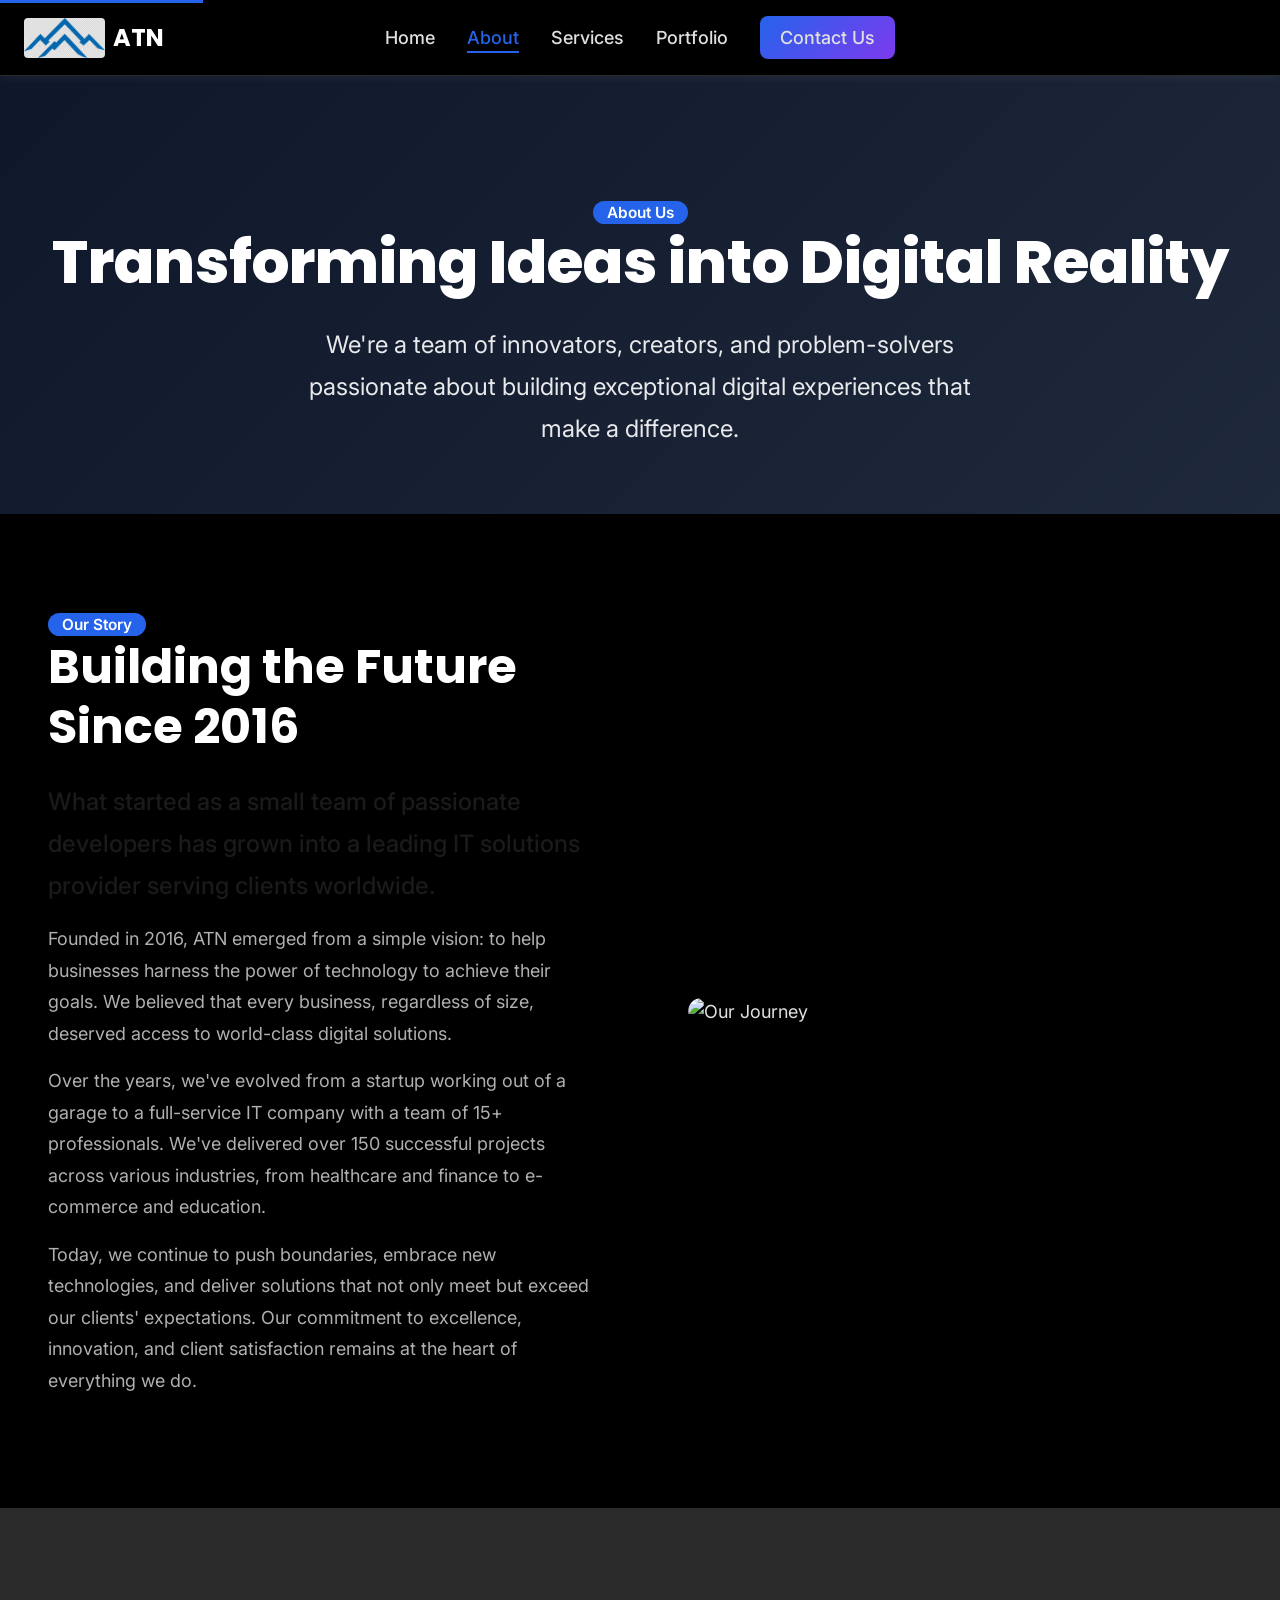
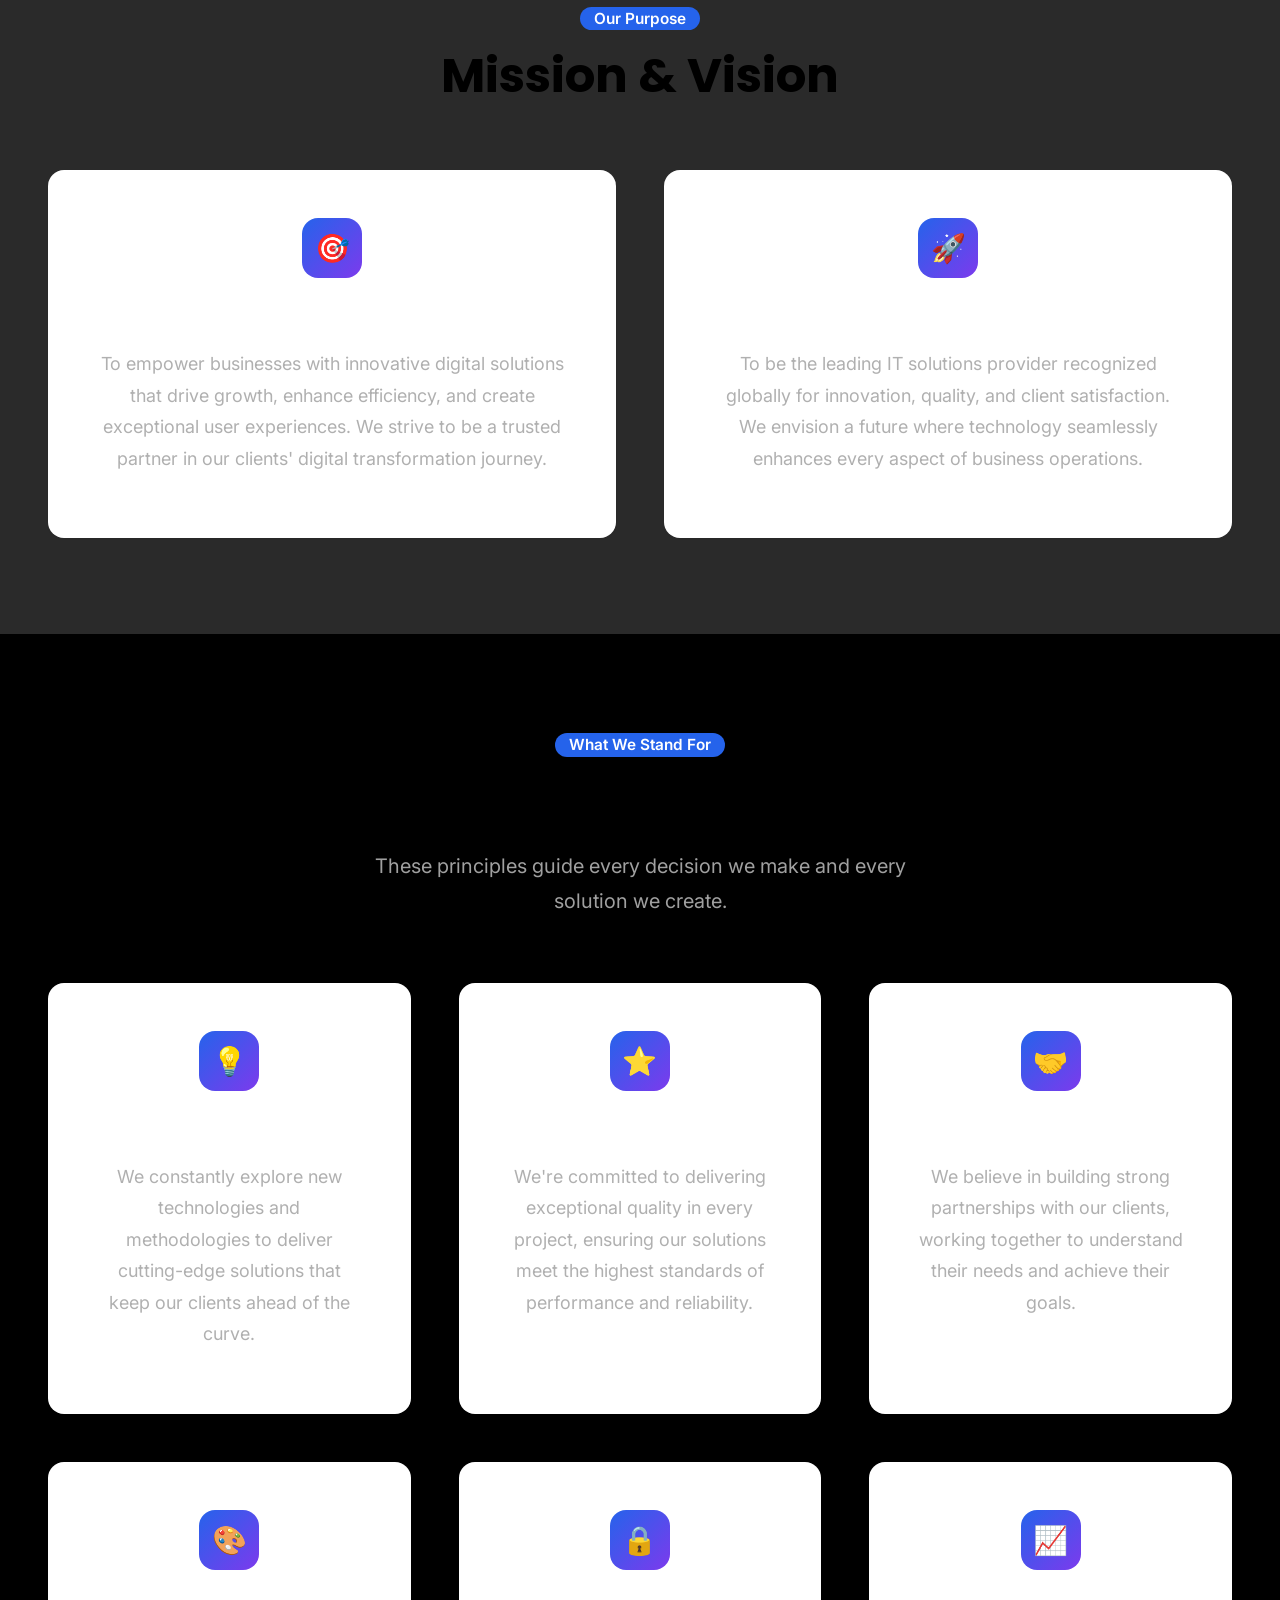
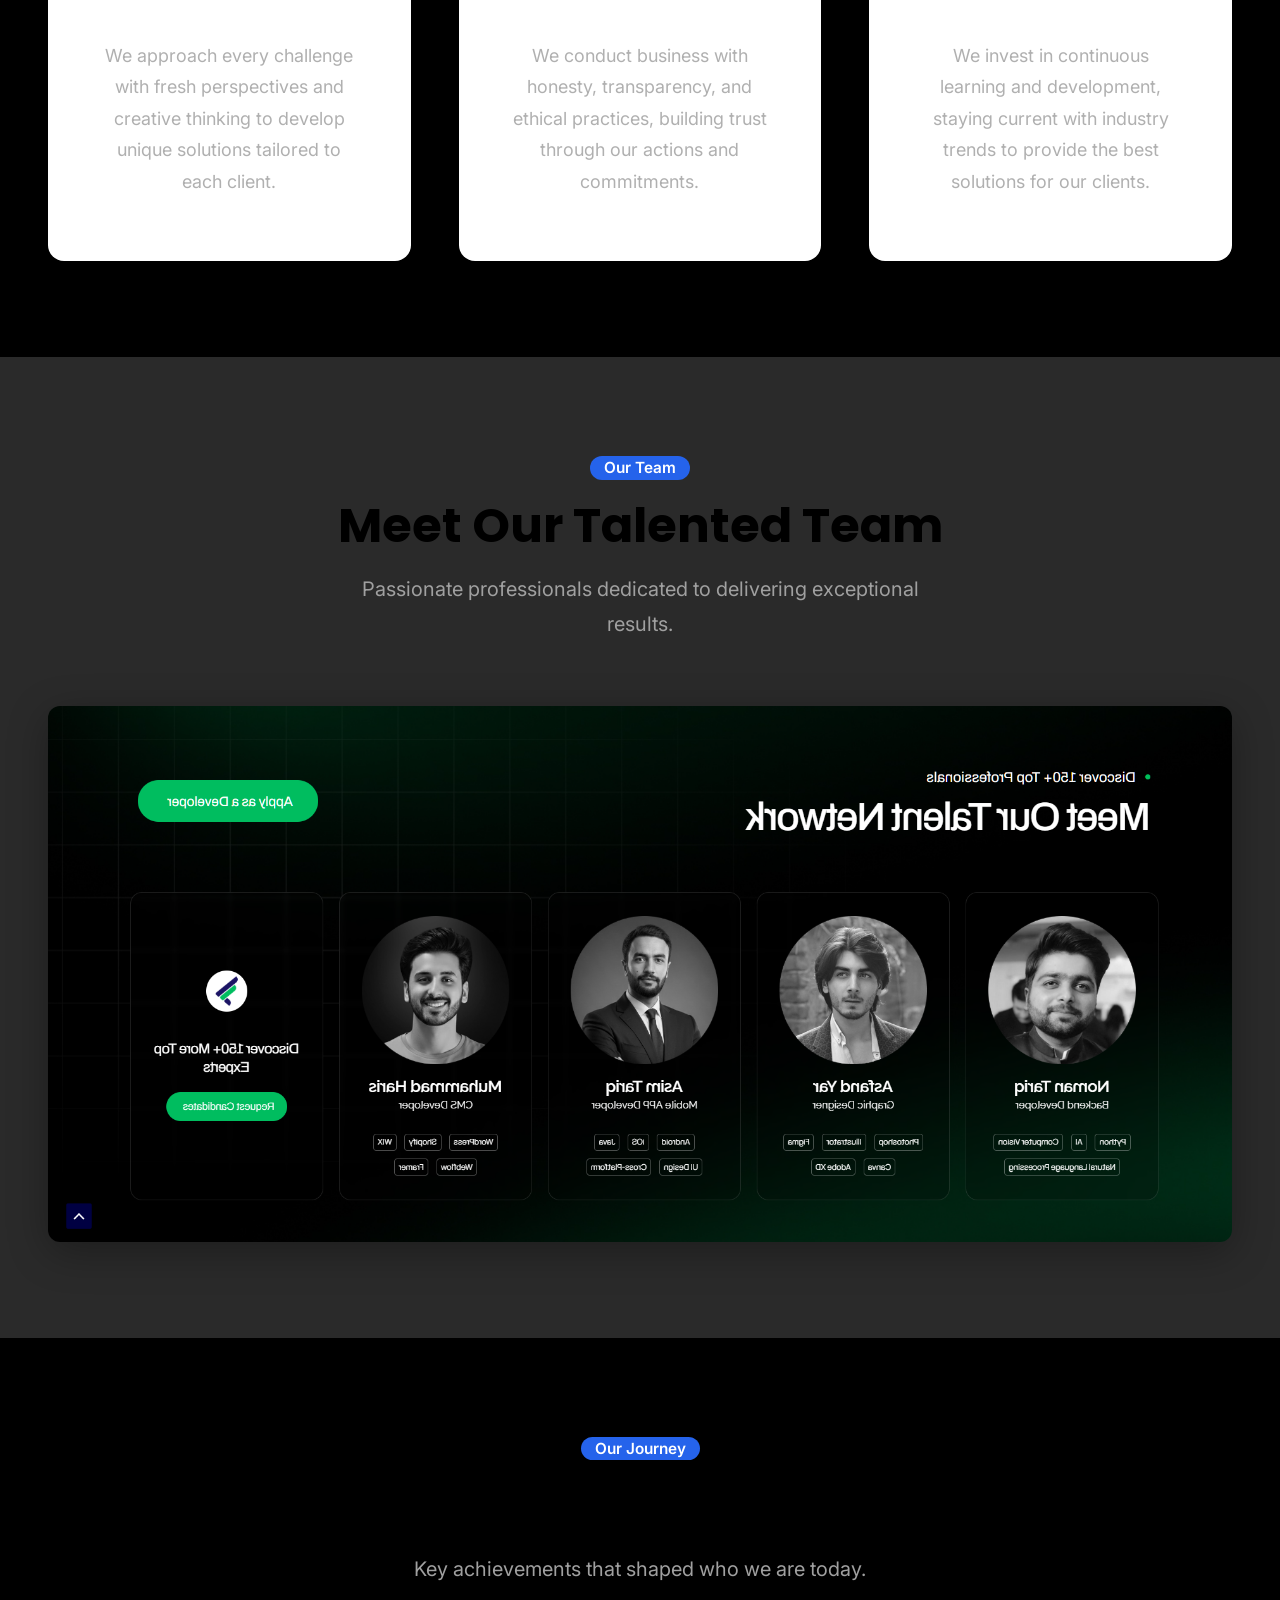
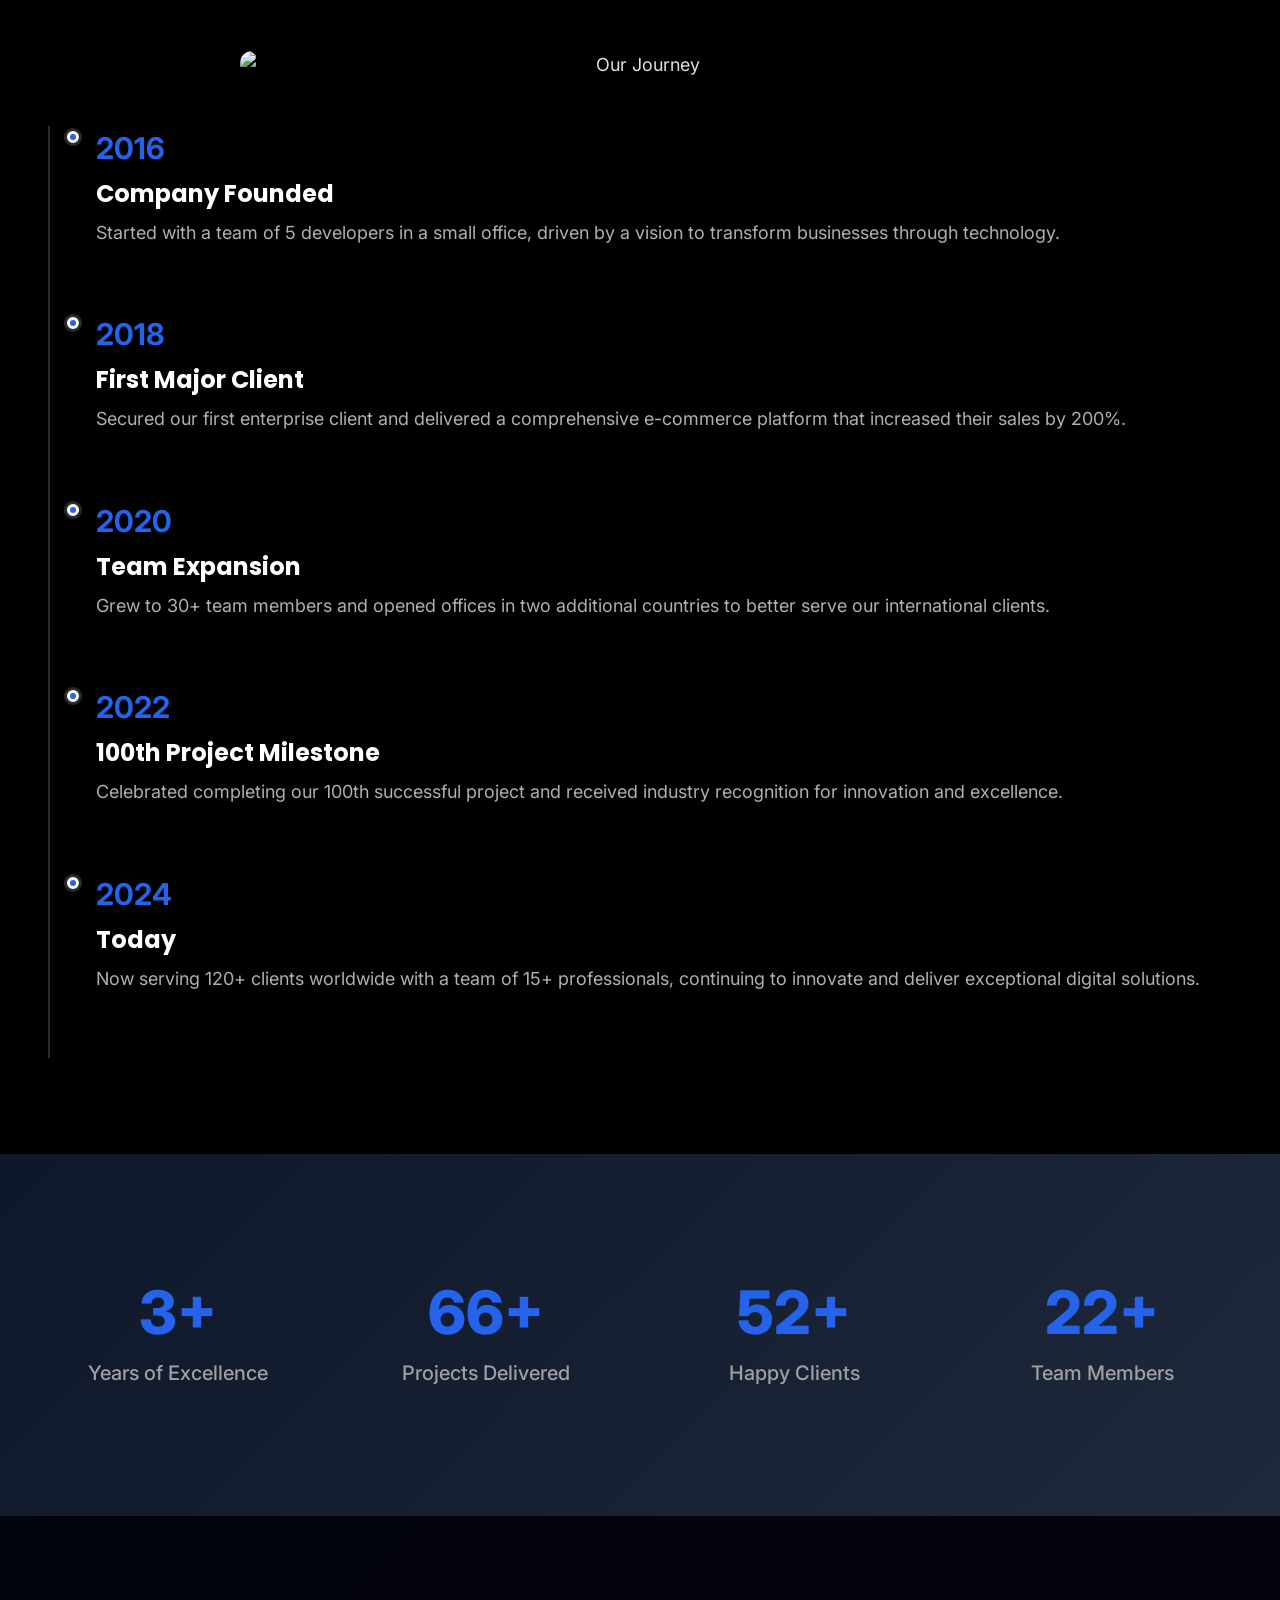
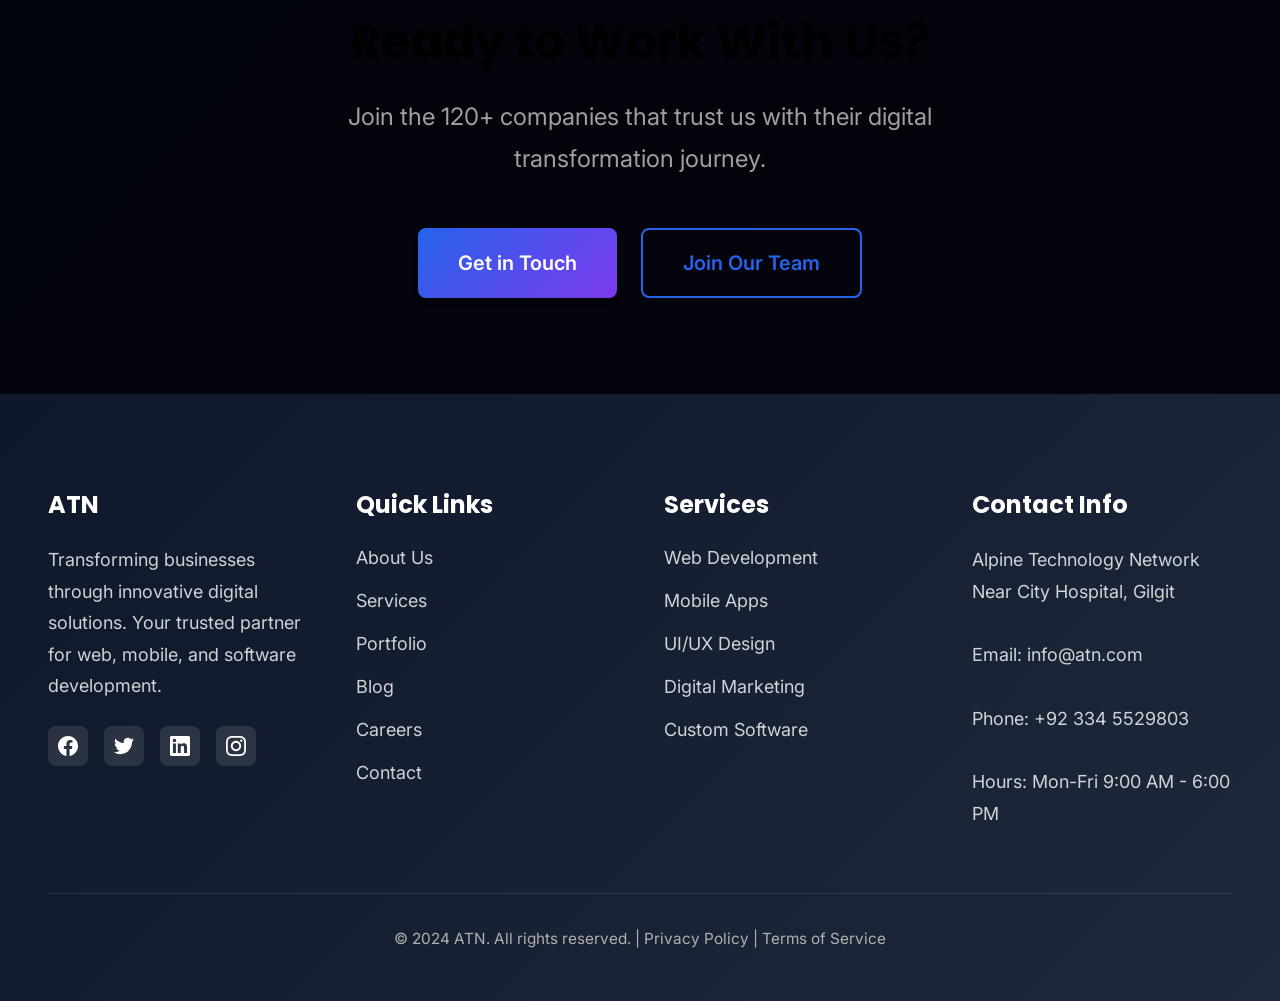
==== about.html @ 46c0ca77 "Initial commit: ATN company portfolio website - 7 pages: Home, About, Services, Portfolio, Contact, " ====
<!DOCTYPE html>
<html lang="en">
<head>
    <meta charset="UTF-8">
    <meta name="viewport" content="width=device-width, initial-scale=1.0">
    <meta name="description" content="Learn about our company, mission, values, and the passionate team behind our innovative IT solutions.">
    <meta name="keywords" content="about us, company history, team, mission, values, IT company">

    <!-- Open Graph -->
    <meta property="og:type" content="website">
    <meta property="og:title" content="About Us | ATN">
    <meta property="og:description" content="Learn about our mission, values, and the team driving innovation.">

    <title>About Us | ATN - Our Story & Team</title>

    <!-- Favicon -->
    <link rel="icon" type="image/png" href="assets/images/logo/favicon.png">

    <!-- Google Fonts -->
    <link rel="preconnect" href="https://fonts.googleapis.com">
    <link rel="preconnect" href="https://fonts.gstatic.com" crossorigin>
    <link href="https://fonts.googleapis.com/css2?family=Inter:wght@400;500;600;700&family=Poppins:wght@600;700;800&display=swap" rel="stylesheet">

    <!-- Stylesheets -->
    <link rel="stylesheet" href="assets/css/main.css">
    <link rel="stylesheet" href="assets/css/components.css">
    <link rel="stylesheet" href="assets/css/pages.css">
    <link rel="stylesheet" href="assets/css/responsive.css">
</head>
<body>

    <a href="#main-content" class="skip-link">Skip to main content</a>

    <!-- Header -->
    <header class="site-header">
        <div class="header-container">
            <a href="index.html" class="logo">
                <img src="logo.jpeg" alt="ATN Logo" class="logo-image">
                <span>ATN</span>
            </a>

            <nav class="nav-menu">
                <ul>
                    <li><a href="index.html">Home</a></li>
                    <li><a href="about.html">About</a></li>
                    <li><a href="services.html">Services</a></li>
                    <li><a href="portfolio.html">Portfolio</a></li>
                    <li><a href="contact.html" class="btn btn-primary btn-sm">Contact Us</a></li>
                </ul>
            </nav>

            <button class="mobile-menu-toggle" aria-label="Toggle mobile menu">
                <span></span>
                <span></span>
                <span></span>
            </button>
        </div>
    </header>

    <!-- Mobile Navigation -->
    <nav class="mobile-nav">
        <ul>
            <li><a href="index.html">Home</a></li>
            <li><a href="about.html">About</a></li>
            <li><a href="services.html">Services</a></li>
            <li><a href="portfolio.html">Portfolio</a></li>
            <li><a href="blog.html">Blog</a></li>
            <li><a href="careers.html">Careers</a></li>
            <li><a href="contact.html">Contact Us</a></li>
        </ul>
    </nav>

    <div class="mobile-overlay"></div>

    <!-- Main Content -->
    <main id="main-content">

        <!-- Page Header -->
        <section class="page-header">
            <div class="container">
                <span class="badge badge-light">About Us</span>
                <h1>Transforming Ideas into Digital Reality</h1>
                <p>We're a team of innovators, creators, and problem-solvers passionate about building exceptional digital experiences that make a difference.</p>
            </div>
        </section>

        <!-- Company Story -->
        <section class="section">
            <div class="container">
                <div class="company-story">
                    <div class="story-content">
                        <span class="badge badge-primary">Our Story</span>
                        <h2>Building the Future Since 2016</h2>
                        <p class="lead">
                            What started as a small team of passionate developers has grown into a leading IT solutions provider serving clients worldwide.
                        </p>
                        <p>
                            Founded in 2016, ATN emerged from a simple vision: to help businesses harness the power of technology to achieve their goals. We believed that every business, regardless of size, deserved access to world-class digital solutions.
                        </p>
                        <p>
                            Over the years, we've evolved from a startup working out of a garage to a full-service IT company with a team of 15+ professionals. We've delivered over 150 successful projects across various industries, from healthcare and finance to e-commerce and education.
                        </p>
                        <p>
                            Today, we continue to push boundaries, embrace new technologies, and deliver solutions that not only meet but exceed our clients' expectations. Our commitment to excellence, innovation, and client satisfaction remains at the heart of everything we do.
                        </p>
                    </div>
                    <div class="story-image">
                        <img src="assets/images/hero/about-story.jpg" alt="Our Journey">
                    </div>
                </div>
            </div>
        </section>

        <!-- Mission & Vision -->
        <section class="section bg-light">
            <div class="container">
                <div class="section-title">
                    <span class="badge badge-primary">Our Purpose</span>
                    <h2>Mission & Vision</h2>
                </div>

                <div class="values-grid">
                    <div class="value-card">
                        <div class="value-icon">🎯</div>
                        <h3>Our Mission</h3>
                        <p>To empower businesses with innovative digital solutions that drive growth, enhance efficiency, and create exceptional user experiences. We strive to be a trusted partner in our clients' digital transformation journey.</p>
                    </div>

                    <div class="value-card">
                        <div class="value-icon">🚀</div>
                        <h3>Our Vision</h3>
                        <p>To be the leading IT solutions provider recognized globally for innovation, quality, and client satisfaction. We envision a future where technology seamlessly enhances every aspect of business operations.</p>
                    </div>
                </div>
            </div>
        </section>

        <!-- Core Values -->
        <section class="section">
            <div class="container">
                <div class="section-title">
                    <span class="badge badge-primary">What We Stand For</span>
                    <h2>Our Core Values</h2>
                    <p class="subtitle">These principles guide every decision we make and every solution we create.</p>
                </div>

                <div class="values-grid">
                    <div class="value-card reveal">
                        <div class="value-icon">💡</div>
                        <h3>Innovation</h3>
                        <p>We constantly explore new technologies and methodologies to deliver cutting-edge solutions that keep our clients ahead of the curve.</p>
                    </div>

                    <div class="value-card reveal">
                        <div class="value-icon">⭐</div>
                        <h3>Excellence</h3>
                        <p>We're committed to delivering exceptional quality in every project, ensuring our solutions meet the highest standards of performance and reliability.</p>
                    </div>

                    <div class="value-card reveal">
                        <div class="value-icon">🤝</div>
                        <h3>Collaboration</h3>
                        <p>We believe in building strong partnerships with our clients, working together to understand their needs and achieve their goals.</p>
                    </div>

                    <div class="value-card reveal">
                        <div class="value-icon">🎨</div>
                        <h3>Creativity</h3>
                        <p>We approach every challenge with fresh perspectives and creative thinking to develop unique solutions tailored to each client.</p>
                    </div>

                    <div class="value-card reveal">
                        <div class="value-icon">🔒</div>
                        <h3>Integrity</h3>
                        <p>We conduct business with honesty, transparency, and ethical practices, building trust through our actions and commitments.</p>
                    </div>

                    <div class="value-card reveal">
                        <div class="value-icon">📈</div>
                        <h3>Growth</h3>
                        <p>We invest in continuous learning and development, staying current with industry trends to provide the best solutions for our clients.</p>
                    </div>
                </div>
            </div>
        </section>

        <!-- Our Team Section -->
        <section class="section bg-light">
            <div class="container">
                <div class="section-title">
                    <span class="badge badge-primary">Our Team</span>
                    <h2>Meet Our Talented Team</h2>
                    <p class="subtitle">Passionate professionals dedicated to delivering exceptional results.</p>
                </div>
                <div class="team-image-container">
                    <img src="assets/images/team.png" alt="Our Team" class="team-full-image">
                </div>
            </div>
        </section>

        <!-- Company Milestones -->
        <section class="section">
            <div class="container">
                <div class="section-title">
                    <span class="badge badge-primary">Our Journey</span>
                    <h2>Company Milestones</h2>
                    <p class="subtitle">Key achievements that shaped who we are today.</p>
                </div>

                <div class="journey-image-container">
                    <img src="https://encrypted-tbn0.gstatic.com/images?q=tbn:ANd9GcRsnNX_7SzruuDxVNWInpgmgIk3IfOEwlD6QA&s" alt="Our Journey" class="journey-image">
                </div>

                <div class="timeline">
                    <div class="timeline-item">
                        <div class="timeline-year">2016</div>
                        <div class="timeline-content">
                            <h3>Company Founded</h3>
                            <p>Started with a team of 5 developers in a small office, driven by a vision to transform businesses through technology.</p>
                        </div>
                    </div>

                    <div class="timeline-item">
                        <div class="timeline-year">2018</div>
                        <div class="timeline-content">
                            <h3>First Major Client</h3>
                            <p>Secured our first enterprise client and delivered a comprehensive e-commerce platform that increased their sales by 200%.</p>
                        </div>
                    </div>

                    <div class="timeline-item">
                        <div class="timeline-year">2020</div>
                        <div class="timeline-content">
                            <h3>Team Expansion</h3>
                            <p>Grew to 30+ team members and opened offices in two additional countries to better serve our international clients.</p>
                        </div>
                    </div>

                    <div class="timeline-item">
                        <div class="timeline-year">2022</div>
                        <div class="timeline-content">
                            <h3>100th Project Milestone</h3>
                            <p>Celebrated completing our 100th successful project and received industry recognition for innovation and excellence.</p>
                        </div>
                    </div>

                    <div class="timeline-item">
                        <div class="timeline-year">2024</div>
                        <div class="timeline-content">
                            <h3>Today</h3>
                            <p>Now serving 120+ clients worldwide with a team of 15+ professionals, continuing to innovate and deliver exceptional digital solutions.</p>
                        </div>
                    </div>
                </div>
            </div>
        </section>

        <!-- Stats -->
        <section class="section bg-gradient-dark stats-section">
            <div class="container">
                <div class="stats-grid">
                    <div class="stat-card">
                        <div class="stat-number text-white" data-target="8">8+</div>
                        <div class="stat-label text-white">Years of Excellence</div>
                    </div>
                    <div class="stat-card">
                        <div class="stat-number text-white" data-target="150">150+</div>
                        <div class="stat-label text-white">Projects Delivered</div>
                    </div>
                    <div class="stat-card">
                        <div class="stat-number text-white" data-target="120">120+</div>
                        <div class="stat-label text-white">Happy Clients</div>
                    </div>
                    <div class="stat-card">
                        <div class="stat-number text-white" data-target="50">50+</div>
                        <div class="stat-label text-white">Team Members</div>
                    </div>
                </div>
            </div>
        </section>

        <!-- CTA -->
        <section class="section cta-section">
            <div class="container">
                <div class="cta-content">
                    <h2>Ready to Work With Us?</h2>
                    <p>Join the 120+ companies that trust us with their digital transformation journey.</p>
                    <div class="cta-buttons">
                        <a href="contact.html" class="btn btn-primary btn-lg">Get in Touch</a>
                        <a href="careers.html" class="btn btn-outline btn-lg">Join Our Team</a>
                    </div>
                </div>
            </div>
        </section>

    </main>

    <!-- Footer -->
    <footer class="site-footer">
        <div class="container">
            <div class="footer-content">
                <div class="footer-section">
                    <h3>ATN</h3>
                    <p>Transforming businesses through innovative digital solutions. Your trusted partner for web, mobile, and software development.</p>
                    <div class="footer-social">
                        <a href="#" class="social-icon" aria-label="Facebook">
                            <svg width="20" height="20" fill="currentColor" viewBox="0 0 24 24"><path d="M24 12.073c0-6.627-5.373-12-12-12s-12 5.373-12 12c0 5.99 4.388 10.954 10.125 11.854v-8.385H7.078v-3.47h3.047V9.43c0-3.007 1.792-4.669 4.533-4.669 1.312 0 2.686.235 2.686.235v2.953H15.83c-1.491 0-1.956.925-1.956 1.874v2.25h3.328l-.532 3.47h-2.796v8.385C19.612 23.027 24 18.062 24 12.073z"/></svg>
                        </a>
                        <a href="#" class="social-icon" aria-label="Twitter">
                            <svg width="20" height="20" fill="currentColor" viewBox="0 0 24 24"><path d="M23.953 4.57a10 10 0 01-2.825.775 4.958 4.958 0 002.163-2.723c-.951.555-2.005.959-3.127 1.184a4.92 4.92 0 00-8.384 4.482C7.69 8.095 4.067 6.13 1.64 3.162a4.822 4.822 0 00-.666 2.475c0 1.71.87 3.213 2.188 4.096a4.904 4.904 0 01-2.228-.616v.06a4.923 4.923 0 003.946 4.827 4.996 4.996 0 01-2.212.085 4.936 4.936 0 004.604 3.417 9.867 9.867 0 01-6.102 2.105c-.39 0-.779-.023-1.17-.067a13.995 13.995 0 007.557 2.209c9.053 0 13.998-7.496 13.998-13.985 0-.21 0-.42-.015-.63A9.935 9.935 0 0024 4.59z"/></svg>
                        </a>
                        <a href="#" class="social-icon" aria-label="LinkedIn">
                            <svg width="20" height="20" fill="currentColor" viewBox="0 0 24 24"><path d="M20.447 20.452h-3.554v-5.569c0-1.328-.027-3.037-1.852-3.037-1.853 0-2.136 1.445-2.136 2.939v5.667H9.351V9h3.414v1.561h.046c.477-.9 1.637-1.85 3.37-1.85 3.601 0 4.267 2.37 4.267 5.455v6.286zM5.337 7.433c-1.144 0-2.063-.926-2.063-2.065 0-1.138.92-2.063 2.063-2.063 1.14 0 2.064.925 2.064 2.063 0 1.139-.925 2.065-2.064 2.065zm1.782 13.019H3.555V9h3.564v11.452zM22.225 0H1.771C.792 0 0 .774 0 1.729v20.542C0 23.227.792 24 1.771 24h20.451C23.2 24 24 23.227 24 22.271V1.729C24 .774 23.2 0 22.222 0h.003z"/></svg>
                        </a>
                        <a href="#" class="social-icon" aria-label="Instagram">
                            <svg width="20" height="20" fill="currentColor" viewBox="0 0 24 24"><path d="M12 0C8.74 0 8.333.015 7.053.072 5.775.132 4.905.333 4.14.630c-.789.306-1.459.717-2.126 1.384S.935 3.35.630 4.14C.333 4.905.131 5.775.072 7.053.012 8.333 0 8.74 0 12s.015 3.667.072 4.947c.06 1.277.261 2.148.558 2.913.306.788.717 1.459 1.384 2.126.667.666 1.336 1.079 2.126 1.384.766.296 1.636.499 2.913.558C8.333 23.988 8.74 24 12 24s3.667-.015 4.947-.072c1.277-.06 2.148-.262 2.913-.558.788-.306 1.459-.718 2.126-1.384.666-.667 1.079-1.335 1.384-2.126.296-.765.499-1.636.558-2.913.06-1.28.072-1.687.072-4.947s-.015-3.667-.072-4.947c-.06-1.277-.262-2.149-.558-2.913-.306-.789-.718-1.459-1.384-2.126C21.319 1.347 20.651.935 19.86.630c-.765-.297-1.636-.499-2.913-.558C15.667.012 15.26 0 12 0zm0 2.16c3.203 0 3.585.016 4.85.071 1.17.055 1.805.249 2.227.415.562.217.96.477 1.382.896.419.42.679.819.896 1.381.164.422.36 1.057.413 2.227.057 1.266.07 1.646.07 4.85s-.015 3.585-.074 4.85c-.061 1.17-.256 1.805-.421 2.227-.224.562-.479.96-.899 1.382-.419.419-.824.679-1.38.896-.42.164-1.065.36-2.235.413-1.274.057-1.649.07-4.859.07-3.211 0-3.586-.015-4.859-.074-1.171-.061-1.816-.256-2.236-.421-.569-.224-.96-.479-1.379-.899-.421-.419-.69-.824-.9-1.38-.165-.42-.359-1.065-.42-2.235-.045-1.26-.061-1.649-.061-4.844 0-3.196.016-3.586.061-4.861.061-1.17.255-1.814.42-2.234.21-.57.479-.96.9-1.381.419-.419.81-.689 1.379-.898.42-.166 1.051-.361 2.221-.421 1.275-.045 1.65-.06 4.859-.06l.045.03zm0 3.678c-3.405 0-6.162 2.76-6.162 6.162 0 3.405 2.76 6.162 6.162 6.162 3.405 0 6.162-2.76 6.162-6.162 0-3.405-2.76-6.162-6.162-6.162zM12 16c-2.21 0-4-1.79-4-4s1.79-4 4-4 4 1.79 4 4-1.79 4-4 4zm7.846-10.405c0 .795-.646 1.44-1.44 1.44-.795 0-1.44-.646-1.44-1.44 0-.794.646-1.439 1.44-1.439.793-.001 1.44.645 1.44 1.439z"/></svg>
                        </a>
                    </div>
                </div>

                <div class="footer-section">
                    <h3>Quick Links</h3>
                    <div class="footer-links">
                        <a href="about.html">About Us</a>
                        <a href="services.html">Services</a>
                        <a href="portfolio.html">Portfolio</a>
                        <a href="blog.html">Blog</a>
                        <a href="careers.html">Careers</a>
                        <a href="contact.html">Contact</a>
                    </div>
                </div>

                <div class="footer-section">
                    <h3>Services</h3>
                    <div class="footer-links">
                        <a href="services.html#web-development">Web Development</a>
                        <a href="services.html#mobile-development">Mobile Apps</a>
                        <a href="services.html#ui-ux-design">UI/UX Design</a>
                        <a href="services.html#digital-marketing">Digital Marketing</a>
                        <a href="services.html#custom-software">Custom Software</a>
                    </div>
                </div>

                <div class="footer-section">
                    <h3>Contact Info</h3>
                    <div class="footer-links">
                        <p>Alpine Technology Network<br>Near City Hospital, Gilgit</p>
                        <p>Email: info@atn.com</p>
                        <p>Phone: +92 334 5529803</p>
                        <p>Hours: Mon-Fri 9:00 AM - 6:00 PM</p>
                    </div>
                </div>
            </div>

            <div class="footer-bottom">
                <p>&copy; 2024 ATN. All rights reserved. | <a href="#">Privacy Policy</a> | <a href="#">Terms of Service</a></p>
            </div>
        </div>
    </footer>

    <button class="scroll-to-top" aria-label="Scroll to top">
        <svg width="24" height="24" fill="none" stroke="currentColor" stroke-width="2" viewBox="0 0 24 24">
            <polyline points="18 15 12 9 6 15"></polyline>
        </svg>
    </button>

    <script src="assets/js/main.js"></script>
    <script src="assets/js/nav.js"></script>

</body>
</html>
---- assets/css/main.css ----
/* ============================================
   IT COMPANY PORTFOLIO - MAIN CSS
   Design System & Foundation Styles
   ============================================ */

/* ============================================
   CSS CUSTOM PROPERTIES (DESIGN TOKENS)
   ============================================ */
:root {
  /* Primary Colors */
  --primary-color: #2563eb;
  --primary-dark: #1e40af;
  --primary-light: #3b82f6;

  /* Secondary Colors */
  --secondary-color: #7c3aed;
  --secondary-dark: #6d28d9;
  --secondary-light: #8b5cf6;

  /* Neutral Colors - Dark Theme */
  --dark-bg: #000000;
  --dark-gray: #1a1a1a;
  --medium-gray: #a0a0a0;
  --light-gray: #2a2a2a;
  --white: #ffffff;
  --black: #000000;

  /* Accent Colors */
  --success: #10b981;
  --warning: #f59e0b;
  --error: #ef4444;
  --info: #3b82f6;

  /* Gradients */
  --gradient-primary: linear-gradient(135deg, #2563eb 0%, #7c3aed 100%);
  --gradient-dark: linear-gradient(135deg, #0f172a 0%, #1e293b 100%);
  --gradient-light: linear-gradient(135deg, #f1f5f9 0%, #e2e8f0 100%);

  /* Typography */
  --font-primary: 'Inter', -apple-system, BlinkMacSystemFont, 'Segoe UI', Roboto, sans-serif;
  --font-heading: 'Poppins', var(--font-primary);

  /* Font Sizes - Fluid Typography */
  --font-xs: clamp(0.75rem, 1vw, 0.875rem);
  --font-sm: clamp(0.875rem, 1.2vw, 1rem);
  --font-base: clamp(1rem, 1.5vw, 1.125rem);
  --font-lg: clamp(1.125rem, 2vw, 1.25rem);
  --font-xl: clamp(1.25rem, 2.5vw, 1.5rem);
  --font-2xl: clamp(1.5rem, 3vw, 1.875rem);
  --font-3xl: clamp(1.875rem, 4vw, 2.25rem);
  --font-4xl: clamp(2.25rem, 5vw, 3rem);
  --font-5xl: clamp(3rem, 6vw, 3.75rem);

  /* Font Weights */
  --font-normal: 400;
  --font-medium: 500;
  --font-semibold: 600;
  --font-bold: 700;
  --font-extrabold: 800;

  /* Line Heights */
  --line-height-tight: 1.25;
  --line-height-normal: 1.5;
  --line-height-relaxed: 1.75;

  /* Spacing Scale */
  --spacing-xs: 0.5rem;
  --spacing-sm: 1rem;
  --spacing-md: 1.5rem;
  --spacing-lg: 2rem;
  --spacing-xl: 3rem;
  --spacing-2xl: 4rem;
  --spacing-3xl: 6rem;
  --spacing-4xl: 8rem;

  /* Border Radius */
  --radius-sm: 0.375rem;
  --radius-md: 0.5rem;
  --radius-lg: 1rem;
  --radius-xl: 1.5rem;
  --radius-2xl: 2rem;
  --radius-full: 9999px;

  /* Shadows */
  --shadow-sm: 0 1px 2px 0 rgba(0, 0, 0, 0.05);
  --shadow-md: 0 4px 6px -1px rgba(0, 0, 0, 0.1), 0 2px 4px -1px rgba(0, 0, 0, 0.06);
  --shadow-lg: 0 10px 15px -3px rgba(0, 0, 0, 0.1), 0 4px 6px -2px rgba(0, 0, 0, 0.05);
  --shadow-xl: 0 20px 25px -5px rgba(0, 0, 0, 0.1), 0 10px 10px -5px rgba(0, 0, 0, 0.04);
  --shadow-2xl: 0 25px 50px -12px rgba(0, 0, 0, 0.25);

  /* Transitions */
  --transition-fast: 150ms ease-in-out;
  --transition-base: 300ms ease-in-out;
  --transition-slow: 500ms ease-in-out;

  /* Z-index Scale */
  --z-dropdown: 1000;
  --z-sticky: 1020;
  --z-fixed: 1030;
  --z-modal-backdrop: 1040;
  --z-modal: 1050;
  --z-popover: 1060;
  --z-tooltip: 1070;

  /* Container Max Width */
  --container-sm: 640px;
  --container-md: 768px;
  --container-lg: 1024px;
  --container-xl: 1280px;
  --container-2xl: 1536px;
}

/* ============================================
   CSS RESET & NORMALIZE
   ============================================ */
*, *::before, *::after {
  box-sizing: border-box;
  margin: 0;
  padding: 0;
}

html {
  font-size: 16px;
  scroll-behavior: smooth;
  -webkit-font-smoothing: antialiased;
  -moz-osx-font-smoothing: grayscale;
}

body {
  margin: 0;
  padding: 0;
  font-family: var(--font-primary);
  font-size: var(--font-base);
  font-weight: var(--font-normal);
  line-height: var(--line-height-normal);
  color: #e0e0e0;
  background-color: #000000;
  overflow-x: hidden;
}

/* Remove default list styles */
ul, ol {
  list-style: none;
}

/* Remove default link styles */
a {
  text-decoration: none;
  color: inherit;
  transition: color var(--transition-base);
}

a:hover {
  color: var(--primary-color);
}

/* Image defaults */
img, picture, video, canvas, svg {
  display: block;
  max-width: 100%;
  height: auto;
}

/* Form elements */
input, button, textarea, select {
  font: inherit;
  color: inherit;
}

button {
  cursor: pointer;
  border: none;
  background: none;
}

/* Remove button focus outline (we'll add custom ones) */
button:focus-visible,
a:focus-visible,
input:focus-visible,
textarea:focus-visible,
select:focus-visible {
  outline: 2px solid var(--primary-color);
  outline-offset: 2px;
}

/* Prevent text overflow */
p, h1, h2, h3, h4, h5, h6 {
  overflow-wrap: break-word;
}

/* ============================================
   TYPOGRAPHY
   ============================================ */
h1, h2, h3, h4, h5, h6 {
  font-family: var(--font-heading);
  font-weight: var(--font-bold);
  line-height: var(--line-height-tight);
  color: #ffffff;
  margin-bottom: var(--spacing-md);
}

h1 {
  font-size: var(--font-5xl);
  font-weight: var(--font-extrabold);
}

h2 {
  font-size: var(--font-4xl);
}

h3 {
  font-size: var(--font-3xl);
}

h4 {
  font-size: var(--font-2xl);
}

h5 {
  font-size: var(--font-xl);
}

h6 {
  font-size: var(--font-lg);
}

p {
  margin-bottom: var(--spacing-sm);
  color: #b0b0b0;
  line-height: var(--line-height-relaxed);
}

.lead {
  font-size: var(--font-xl);
  font-weight: var(--font-medium);
  color: var(--dark-gray);
}

.small-text {
  font-size: var(--font-sm);
}

.tiny-text {
  font-size: var(--font-xs);
}

strong, b {
  font-weight: var(--font-bold);
}

em, i {
  font-style: italic;
}

/* ============================================
   LAYOUT UTILITIES
   ============================================ */
.container {
  width: 100%;
  max-width: var(--container-xl);
  margin: 0 auto;
  padding: 0 var(--spacing-md);
}

.container-sm {
  max-width: var(--container-sm);
}

.container-lg {
  max-width: var(--container-lg);
}

.container-2xl {
  max-width: var(--container-2xl);
}

.section {
  padding: var(--spacing-3xl) 0;
}

.section-sm {
  padding: var(--spacing-2xl) 0;
}

.section-lg {
  padding: var(--spacing-4xl) 0;
}

/* ============================================
   FLEXBOX UTILITIES
   ============================================ */
.flex {
  display: flex;
}

.flex-col {
  display: flex;
  flex-direction: column;
}

.flex-row {
  display: flex;
  flex-direction: row;
}

.flex-wrap {
  flex-wrap: wrap;
}

.items-center {
  align-items: center;
}

.items-start {
  align-items: flex-start;
}

.items-end {
  align-items: flex-end;
}

.justify-center {
  justify-content: center;
}

.justify-between {
  justify-content: space-between;
}

.justify-around {
  justify-content: space-around;
}

.justify-start {
  justify-content: flex-start;
}

.justify-end {
  justify-content: flex-end;
}

.gap-xs {
  gap: var(--spacing-xs);
}

.gap-sm {
  gap: var(--spacing-sm);
}

.gap-md {
  gap: var(--spacing-md);
}

.gap-lg {
  gap: var(--spacing-lg);
}

.gap-xl {
  gap: var(--spacing-xl);
}

/* ============================================
   GRID UTILITIES
   ============================================ */
.grid {
  display: grid;
}

.grid-cols-1 {
  grid-template-columns: repeat(1, minmax(0, 1fr));
}

.grid-cols-2 {
  grid-template-columns: repeat(2, minmax(0, 1fr));
}

.grid-cols-3 {
  grid-template-columns: repeat(3, minmax(0, 1fr));
}

.grid-cols-4 {
  grid-template-columns: repeat(4, minmax(0, 1fr));
}

/* ============================================
   SPACING UTILITIES
   ============================================ */
.m-0 { margin: 0; }
.mt-0 { margin-top: 0; }
.mb-0 { margin-bottom: 0; }
.ml-0 { margin-left: 0; }
.mr-0 { margin-right: 0; }

.m-sm { margin: var(--spacing-sm); }
.mt-sm { margin-top: var(--spacing-sm); }
.mb-sm { margin-bottom: var(--spacing-sm); }
.ml-sm { margin-left: var(--spacing-sm); }
.mr-sm { margin-right: var(--spacing-sm); }

.m-md { margin: var(--spacing-md); }
.mt-md { margin-top: var(--spacing-md); }
.mb-md { margin-bottom: var(--spacing-md); }
.ml-md { margin-left: var(--spacing-md); }
.mr-md { margin-right: var(--spacing-md); }

.m-lg { margin: var(--spacing-lg); }
.mt-lg { margin-top: var(--spacing-lg); }
.mb-lg { margin-bottom: var(--spacing-lg); }
.ml-lg { margin-left: var(--spacing-lg); }
.mr-lg { margin-right: var(--spacing-lg); }

.m-xl { margin: var(--spacing-xl); }
.mt-xl { margin-top: var(--spacing-xl); }
.mb-xl { margin-bottom: var(--spacing-xl); }
.ml-xl { margin-left: var(--spacing-xl); }
.mr-xl { margin-right: var(--spacing-xl); }

.p-0 { padding: 0; }
.pt-0 { padding-top: 0; }
.pb-0 { padding-bottom: 0; }
.pl-0 { padding-left: 0; }
.pr-0 { padding-right: 0; }

.p-sm { padding: var(--spacing-sm); }
.pt-sm { padding-top: var(--spacing-sm); }
.pb-sm { padding-bottom: var(--spacing-sm); }
.pl-sm { padding-left: var(--spacing-sm); }
.pr-sm { padding-right: var(--spacing-sm); }

.p-md { padding: var(--spacing-md); }
.pt-md { padding-top: var(--spacing-md); }
.pb-md { padding-bottom: var(--spacing-md); }
.pl-md { padding-left: var(--spacing-md); }
.pr-md { padding-right: var(--spacing-md); }

.p-lg { padding: var(--spacing-lg); }
.pt-lg { padding-top: var(--spacing-lg); }
.pb-lg { padding-bottom: var(--spacing-lg); }
.pl-lg { padding-left: var(--spacing-lg); }
.pr-lg { padding-right: var(--spacing-lg); }

.p-xl { padding: var(--spacing-xl); }
.pt-xl { padding-top: var(--spacing-xl); }
.pb-xl { padding-bottom: var(--spacing-xl); }
.pl-xl { padding-left: var(--spacing-xl); }
.pr-xl { padding-right: var(--spacing-xl); }

/* ============================================
   TEXT UTILITIES
   ============================================ */
.text-left { text-align: left; }
.text-center { text-align: center; }
.text-right { text-align: right; }

.text-primary { color: var(--primary-color); }
.text-secondary { color: var(--secondary-color); }
.text-dark { color: var(--dark-bg); }
.text-gray { color: var(--medium-gray); }
.text-white { color: var(--white); }
.text-success { color: var(--success); }
.text-warning { color: var(--warning); }
.text-error { color: var(--error); }

.font-normal { font-weight: var(--font-normal); }
.font-medium { font-weight: var(--font-medium); }
.font-semibold { font-weight: var(--font-semibold); }
.font-bold { font-weight: var(--font-bold); }
.font-extrabold { font-weight: var(--font-extrabold); }

.uppercase { text-transform: uppercase; }
.lowercase { text-transform: lowercase; }
.capitalize { text-transform: capitalize; }

/* ============================================
   BACKGROUND UTILITIES
   ============================================ */
.bg-primary { background-color: var(--primary-color); }
.bg-secondary { background-color: var(--secondary-color); }
.bg-dark { background-color: var(--dark-bg); }
.bg-dark-gray { background-color: var(--dark-gray); }
.bg-light { background-color: var(--light-gray); }
.bg-white { background-color: var(--white); }

.bg-gradient-primary { background: var(--gradient-primary); }
.bg-gradient-dark { background: var(--gradient-dark); }

/* ============================================
   BORDER UTILITIES
   ============================================ */
.rounded-sm { border-radius: var(--radius-sm); }
.rounded-md { border-radius: var(--radius-md); }
.rounded-lg { border-radius: var(--radius-lg); }
.rounded-xl { border-radius: var(--radius-xl); }
.rounded-2xl { border-radius: var(--radius-2xl); }
.rounded-full { border-radius: var(--radius-full); }

/* ============================================
   SHADOW UTILITIES
   ============================================ */
.shadow-sm { box-shadow: var(--shadow-sm); }
.shadow-md { box-shadow: var(--shadow-md); }
.shadow-lg { box-shadow: var(--shadow-lg); }
.shadow-xl { box-shadow: var(--shadow-xl); }
.shadow-2xl { box-shadow: var(--shadow-2xl); }
.shadow-none { box-shadow: none; }

/* ============================================
   DISPLAY UTILITIES
   ============================================ */
.block { display: block; }
.inline-block { display: inline-block; }
.inline { display: inline; }
.hidden { display: none; }

/* ============================================
   POSITION UTILITIES
   ============================================ */
.relative { position: relative; }
.absolute { position: absolute; }
.fixed { position: fixed; }
.sticky { position: sticky; }

/* ============================================
   WIDTH & HEIGHT UTILITIES
   ============================================ */
.w-full { width: 100%; }
.w-auto { width: auto; }
.h-full { height: 100%; }
.h-auto { height: auto; }

/* ============================================
   OVERFLOW UTILITIES
   ============================================ */
.overflow-hidden { overflow: hidden; }
.overflow-auto { overflow: auto; }
.overflow-x-hidden { overflow-x: hidden; }
.overflow-y-hidden { overflow-y: hidden; }

/* ============================================
   TRANSITION UTILITIES
   ============================================ */
.transition-fast { transition: all var(--transition-fast); }
.transition-base { transition: all var(--transition-base); }
.transition-slow { transition: all var(--transition-slow); }

/* ============================================
   OPACITY UTILITIES
   ============================================ */
.opacity-0 { opacity: 0; }
.opacity-50 { opacity: 0.5; }
.opacity-75 { opacity: 0.75; }
.opacity-100 { opacity: 1; }

/* ============================================
   VISIBILITY UTILITIES
   ============================================ */
.visible { visibility: visible; }
.invisible { visibility: hidden; }

/* ============================================
   SPECIAL ELEMENTS
   ============================================ */

/* Gradient Text */
.gradient-text {
  background: var(--gradient-primary);
  -webkit-background-clip: text;
  -webkit-text-fill-color: transparent;
  background-clip: text;
}

/* Divider */
.divider {
  height: 1px;
  background-color: var(--light-gray);
  margin: var(--spacing-lg) 0;
}

/* Badge */
.badge {
  display: inline-block;
  padding: 0.25rem 0.75rem;
  font-size: var(--font-sm);
  font-weight: var(--font-medium);
  border-radius: var(--radius-full);
  background-color: var(--primary-color);
  color: var(--white);
}

/* Scroll to Top Button */
.scroll-to-top {
  position: fixed;
  bottom: 2rem;
  right: 2rem;
  width: 3rem;
  height: 3rem;
  background: var(--gradient-primary);
  color: var(--white);
  border-radius: var(--radius-full);
  display: flex;
  align-items: center;
  justify-content: center;
  box-shadow: var(--shadow-lg);
  opacity: 0;
  visibility: hidden;
  transition: all var(--transition-base);
  z-index: var(--z-fixed);
}

.scroll-to-top.visible {
  opacity: 1;
  visibility: visible;
}

.scroll-to-top:hover {
  transform: translateY(-4px);
  box-shadow: var(--shadow-xl);
}

/* Selection Color */
::selection {
  background-color: var(--primary-color);
  color: var(--white);
}

::-moz-selection {
  background-color: var(--primary-color);
  color: var(--white);
}

/* Scrollbar Styling (Webkit) */
::-webkit-scrollbar {
  width: 10px;
}

::-webkit-scrollbar-track {
  background: var(--light-gray);
}

::-webkit-scrollbar-thumb {
  background: var(--primary-color);
  border-radius: var(--radius-sm);
}

::-webkit-scrollbar-thumb:hover {
  background: var(--primary-dark);
}

/* ============================================
   ACCESSIBILITY
   ============================================ */
.sr-only {
  position: absolute;
  width: 1px;
  height: 1px;
  padding: 0;
  margin: -1px;
  overflow: hidden;
  clip: rect(0, 0, 0, 0);
  white-space: nowrap;
  border-width: 0;
}

/* Skip to main content link */
.skip-link {
  position: absolute;
  top: -40px;
  left: 0;
  background: var(--primary-color);
  color: var(--white);
  padding: 0.5rem 1rem;
  text-decoration: none;
  z-index: var(--z-tooltip);
}

.skip-link:focus {
  top: 0;
}

/* ============================================
   ANIMATIONS
   ============================================ */
@keyframes fadeIn {
  from {
    opacity: 0;
  }
  to {
    opacity: 1;
  }
}

@keyframes fadeInUp {
  from {
    opacity: 0;
    transform: translateY(30px);
  }
  to {
    opacity: 1;
    transform: translateY(0);
  }
}

@keyframes fadeInDown {
  from {
    opacity: 0;
    transform: translateY(-30px);
  }
  to {
    opacity: 1;
    transform: translateY(0);
  }
}

@keyframes slideInLeft {
  from {
    opacity: 0;
    transform: translateX(-30px);
  }
  to {
    opacity: 1;
    transform: translateX(0);
  }
}

@keyframes slideInRight {
  from {
    opacity: 0;
    transform: translateX(30px);
  }
  to {
    opacity: 1;
    transform: translateX(0);
  }
}

@keyframes scaleIn {
  from {
    opacity: 0;
    transform: scale(0.9);
  }
  to {
    opacity: 1;
    transform: scale(1);
  }
}

/* Animation Classes */
.animate-fadeIn {
  animation: fadeIn 0.6s ease-out;
}

.animate-fadeInUp {
  animation: fadeInUp 0.6s ease-out;
}

.animate-fadeInDown {
  animation: fadeInDown 0.6s ease-out;
}

.animate-slideInLeft {
  animation: slideInLeft 0.6s ease-out;
}

.animate-slideInRight {
  animation: slideInRight 0.6s ease-out;
}

.animate-scaleIn {
  animation: scaleIn 0.6s ease-out;
}

/* Delay Classes for Staggered Animations */
.delay-100 { animation-delay: 100ms; }
.delay-200 { animation-delay: 200ms; }
.delay-300 { animation-delay: 300ms; }
.delay-400 { animation-delay: 400ms; }
.delay-500 { animation-delay: 500ms; }

/* ============================================
   PRINT STYLES
   ============================================ */
@media print {
  *, *::before, *::after {
    background: transparent !important;
    color: #000 !important;
    box-shadow: none !important;
    text-shadow: none !important;
  }

  a, a:visited {
    text-decoration: underline;
  }

  a[href]::after {
    content: " (" attr(href) ")";
  }

  img {
    page-break-inside: avoid;
  }

  p, h2, h3 {
    orphans: 3;
    widows: 3;
  }

  h2, h3 {
    page-break-after: avoid;
  }
}
---- assets/css/components.css ----
/* ============================================
   IT COMPANY PORTFOLIO - COMPONENTS CSS
   Reusable Component Styles
   ============================================ */

/* ============================================
   HEADER & NAVIGATION
   ============================================ */
.site-header {
  position: fixed;
  top: 0;
  left: 0;
  right: 0;
  background-color: #000000;
  border-bottom: 1px solid #2a2a2a;
  box-shadow: 0 2px 10px rgba(255, 255, 255, 0.05);
  z-index: var(--z-sticky);
  transition: all var(--transition-base);
}

.site-header.scrolled {
  box-shadow: var(--shadow-md);
}

.header-container {
  display: flex;
  align-items: center;
  justify-content: center;
  padding: 1rem var(--spacing-md);
  max-width: var(--container-2xl);
  margin: 0 auto;
  gap: var(--spacing-2xl);
  position: relative;
}

.header-container .logo {
  position: absolute;
  left: var(--spacing-md);
}

/* Logo */
.logo {
  display: flex;
  align-items: center;
  gap: 0.5rem;
  font-size: var(--font-xl);
  font-weight: var(--font-bold);
  font-family: var(--font-heading);
  color: #ffffff;
  text-decoration: none;
  transition: all var(--transition-base);
}

.logo:hover {
  color: var(--primary-color);
}

.logo img,
.logo-image {
  height: 40px;
  width: auto;
  border-radius: 4px;
}

/* Navigation Menu - Desktop */
.nav-menu {
  display: none;
  align-items: center;
  gap: var(--spacing-lg);
}

.nav-menu.active {
  display: flex;
}

.nav-menu ul {
  display: flex;
  align-items: center;
  gap: var(--spacing-lg);
  list-style: none;
}

.nav-menu a {
  font-size: var(--font-base);
  font-weight: var(--font-medium);
  color: #e0e0e0;
  transition: color var(--transition-base);
  position: relative;
}

.nav-menu a:hover {
  color: var(--primary-color);
}

.nav-menu a.active {
  color: var(--primary-color);
}

.nav-menu a::after {
  content: '';
  position: absolute;
  bottom: -5px;
  left: 0;
  width: 0;
  height: 2px;
  background-color: var(--primary-color);
  transition: width var(--transition-base);
}

.nav-menu a:hover::after,
.nav-menu a.active::after {
  width: 100%;
}

/* Mobile Menu Toggle */
.mobile-menu-toggle {
  display: block;
  background: none;
  border: none;
  cursor: pointer;
  padding: 0.5rem;
  z-index: var(--z-fixed);
}

.mobile-menu-toggle span {
  display: block;
  width: 25px;
  height: 3px;
  background-color: #ffffff;
  margin: 5px 0;
  transition: all var(--transition-base);
  border-radius: var(--radius-sm);
}

.mobile-menu-toggle.active span:nth-child(1) {
  transform: rotate(45deg) translate(8px, 8px);
}

.mobile-menu-toggle.active span:nth-child(2) {
  opacity: 0;
}

.mobile-menu-toggle.active span:nth-child(3) {
  transform: rotate(-45deg) translate(7px, -7px);
}

/* Mobile Navigation */
.mobile-nav {
  position: fixed;
  top: 0;
  left: -100%;
  width: 280px;
  height: 100vh;
  background-color: #0a0a0a;
  box-shadow: var(--shadow-xl);
  padding: 5rem 2rem 2rem;
  transition: left var(--transition-base);
  z-index: var(--z-modal);
  overflow-y: auto;
}

.mobile-nav.active {
  left: 0;
}

.mobile-nav ul {
  display: flex;
  flex-direction: column;
  gap: var(--spacing-md);
}

.mobile-nav a {
  font-size: var(--font-lg);
  font-weight: var(--font-medium);
  color: #e0e0e0;
  display: block;
  padding: 0.5rem 0;
  transition: all var(--transition-base);
}

.mobile-nav a:hover,
.mobile-nav a.active {
  color: var(--primary-color);
  padding-left: 0.5rem;
}

/* Mobile Menu Overlay */
.mobile-overlay {
  position: fixed;
  top: 0;
  left: 0;
  width: 100%;
  height: 100%;
  background-color: rgba(0, 0, 0, 0.5);
  opacity: 0;
  visibility: hidden;
  transition: all var(--transition-base);
  z-index: var(--z-modal-backdrop);
}

.mobile-overlay.active {
  opacity: 1;
  visibility: visible;
}

/* ============================================
   FOOTER
   ============================================ */
.site-footer {
  background: var(--gradient-dark);
  color: var(--white);
  padding: var(--spacing-3xl) 0 var(--spacing-lg);
}

.footer-content {
  display: grid;
  grid-template-columns: repeat(auto-fit, minmax(250px, 1fr));
  gap: var(--spacing-xl);
  margin-bottom: var(--spacing-xl);
}

.footer-section h3 {
  color: var(--white);
  font-size: var(--font-xl);
  margin-bottom: var(--spacing-md);
}

.footer-section p {
  color: rgba(255, 255, 255, 0.8);
  line-height: var(--line-height-relaxed);
}

.footer-links {
  display: flex;
  flex-direction: column;
  gap: var(--spacing-sm);
}

.footer-links a {
  color: rgba(255, 255, 255, 0.8);
  transition: all var(--transition-base);
  display: inline-block;
}

.footer-links a:hover {
  color: var(--white);
  transform: translateX(5px);
}

.footer-social {
  display: flex;
  gap: var(--spacing-sm);
  margin-top: var(--spacing-md);
}

.social-icon {
  width: 40px;
  height: 40px;
  border-radius: var(--radius-md);
  background-color: rgba(255, 255, 255, 0.1);
  display: flex;
  align-items: center;
  justify-content: center;
  color: var(--white);
  transition: all var(--transition-base);
}

.social-icon:hover {
  background-color: var(--primary-color);
  transform: translateY(-3px);
}

.footer-bottom {
  border-top: 1px solid rgba(255, 255, 255, 0.1);
  padding-top: var(--spacing-lg);
  text-align: center;
  color: rgba(255, 255, 255, 0.7);
  font-size: var(--font-sm);
}

/* ============================================
   BUTTONS
   ============================================ */
.btn {
  display: inline-flex;
  align-items: center;
  justify-content: center;
  gap: 0.5rem;
  padding: 0.875rem 2rem;
  font-size: var(--font-base);
  font-weight: var(--font-semibold);
  font-family: var(--font-primary);
  border-radius: var(--radius-md);
  border: none;
  cursor: pointer;
  text-decoration: none;
  transition: all var(--transition-base);
  white-space: nowrap;
}

.btn:disabled {
  opacity: 0.6;
  cursor: not-allowed;
}

/* Primary Button */
.btn-primary {
  background: var(--gradient-primary);
  color: var(--white);
  box-shadow: var(--shadow-md);
}

.btn-primary:hover:not(:disabled) {
  transform: translateY(-2px);
  box-shadow: var(--shadow-lg);
}

.btn-primary:active:not(:disabled) {
  transform: translateY(0);
}

/* Secondary Button */
.btn-secondary {
  background-color: var(--secondary-color);
  color: var(--white);
  box-shadow: var(--shadow-md);
}

.btn-secondary:hover:not(:disabled) {
  background-color: var(--secondary-dark);
  transform: translateY(-2px);
  box-shadow: var(--shadow-lg);
}

/* Outline Button */
.btn-outline {
  background-color: transparent;
  border: 2px solid var(--primary-color);
  color: var(--primary-color);
}

.btn-outline:hover:not(:disabled) {
  background-color: var(--primary-color);
  color: var(--white);
}

/* Ghost Button */
.btn-ghost {
  background-color: transparent;
  color: var(--primary-color);
}

.btn-ghost:hover:not(:disabled) {
  background-color: rgba(37, 99, 235, 0.1);
}

/* Light Button (for dark backgrounds) */
.btn-light {
  background-color: var(--white);
  color: var(--primary-color);
  box-shadow: var(--shadow-md);
}

.btn-light:hover:not(:disabled) {
  transform: translateY(-2px);
  box-shadow: var(--shadow-lg);
}

/* Button Sizes */
.btn-sm {
  padding: 0.5rem 1.25rem;
  font-size: var(--font-sm);
}

.btn-lg {
  padding: 1.125rem 2.5rem;
  font-size: var(--font-lg);
}

/* Button with Icon */
.btn-icon {
  display: inline-flex;
  align-items: center;
  gap: 0.5rem;
}

/* Loading Button */
.btn.loading {
  position: relative;
  color: transparent;
  pointer-events: none;
}

.btn.loading::after {
  content: '';
  position: absolute;
  width: 16px;
  height: 16px;
  top: 50%;
  left: 50%;
  margin-left: -8px;
  margin-top: -8px;
  border: 2px solid var(--white);
  border-radius: 50%;
  border-top-color: transparent;
  animation: spin 0.6s linear infinite;
}

@keyframes spin {
  to { transform: rotate(360deg); }
}

/* ============================================
   CARDS
   ============================================ */
.card {
  background-color: #1a1a1a;
  border-radius: var(--radius-lg);
  overflow: hidden;
  transition: all var(--transition-base);
  box-shadow: var(--shadow-sm);
  border: 1px solid #2a2a2a;
}

.card:hover {
  box-shadow: var(--shadow-xl);
  transform: translateY(-5px);
}

.card-image {
  width: 100%;
  height: 200px;
  object-fit: cover;
}

.card-content {
  padding: var(--spacing-lg);
}

.card-title {
  font-size: var(--font-xl);
  font-weight: var(--font-bold);
  color: #ffffff;
  margin-bottom: var(--spacing-sm);
}

.card-text {
  color: #b0b0b0;
  line-height: var(--line-height-relaxed);
  margin-bottom: var(--spacing-md);
}

/* Service Card */
.service-card {
  padding: var(--spacing-xl);
  text-align: center;
  background-color: #1a1a1a;
  border-radius: var(--radius-xl);
  box-shadow: var(--shadow-sm);
  transition: all var(--transition-base);
  border: 1px solid #2a2a2a;
}

.service-card:hover {
  box-shadow: var(--shadow-xl);
  transform: translateY(-10px);
  border-color: var(--primary-color);
}

.service-icon {
  width: 70px;
  height: 70px;
  margin: 0 auto var(--spacing-md);
  background: var(--gradient-primary);
  border-radius: var(--radius-lg);
  display: flex;
  align-items: center;
  justify-content: center;
  font-size: 2rem;
  color: var(--white);
  transition: all var(--transition-base);
}

.service-card:hover .service-icon {
  transform: scale(1.1) rotate(5deg);
}

.service-card h3 {
  font-size: var(--font-xl);
  margin-bottom: var(--spacing-sm);
  color: #ffffff;
}

.service-card p {
  color: #b0b0b0;
  line-height: var(--line-height-relaxed);
}

/* Project Card */
.project-card {
  position: relative;
  overflow: hidden;
  border-radius: var(--radius-xl);
  box-shadow: var(--shadow-md);
  transition: all var(--transition-base);
}

.project-card:hover {
  box-shadow: var(--shadow-2xl);
  transform: translateY(-8px);
}

.project-image {
  width: 100%;
  height: 280px;
  object-fit: cover;
  transition: transform var(--transition-slow);
}

.project-card:hover .project-image {
  transform: scale(1.05);
}

.project-overlay {
  position: absolute;
  bottom: 0;
  left: 0;
  right: 0;
  background: linear-gradient(to top, rgba(15, 23, 42, 0.95), transparent);
  padding: var(--spacing-lg);
  color: var(--white);
  transform: translateY(20px);
  transition: transform var(--transition-base);
}

.project-card:hover .project-overlay {
  transform: translateY(0);
}

.project-overlay h3 {
  color: var(--white);
  font-size: var(--font-xl);
  margin-bottom: var(--spacing-xs);
}

.project-tech {
  display: flex;
  flex-wrap: wrap;
  gap: 0.5rem;
  margin-top: var(--spacing-sm);
}

.tech-badge {
  padding: 0.25rem 0.75rem;
  background-color: rgba(255, 255, 255, 0.2);
  border-radius: var(--radius-full);
  font-size: var(--font-xs);
  backdrop-filter: blur(10px);
}

/* Blog Card */
.blog-card {
  background-color: var(--white);
  border-radius: var(--radius-lg);
  overflow: hidden;
  box-shadow: var(--shadow-sm);
  transition: all var(--transition-base);
  display: flex;
  flex-direction: column;
}

.blog-card:hover {
  box-shadow: var(--shadow-xl);
  transform: translateY(-5px);
}

.blog-image {
  width: 100%;
  height: 220px;
  object-fit: cover;
}

.blog-content {
  padding: var(--spacing-lg);
  flex: 1;
  display: flex;
  flex-direction: column;
}

.blog-meta {
  display: flex;
  gap: var(--spacing-md);
  font-size: var(--font-sm);
  color: var(--medium-gray);
  margin-bottom: var(--spacing-sm);
}

.blog-card h3 {
  font-size: var(--font-xl);
  margin-bottom: var(--spacing-sm);
  color: var(--dark-bg);
}

.blog-excerpt {
  color: var(--medium-gray);
  line-height: var(--line-height-relaxed);
  margin-bottom: var(--spacing-md);
  flex: 1;
}

.blog-read-more {
  color: var(--primary-color);
  font-weight: var(--font-semibold);
  display: inline-flex;
  align-items: center;
  gap: 0.5rem;
  transition: gap var(--transition-base);
}

.blog-card:hover .blog-read-more {
  gap: 0.75rem;
}

/* Team Member Card */
.team-card {
  text-align: center;
  background-color: var(--white);
  border-radius: var(--radius-lg);
  padding: var(--spacing-lg);
  box-shadow: var(--shadow-sm);
  transition: all var(--transition-base);
}

.team-card:hover {
  box-shadow: var(--shadow-xl);
  transform: translateY(-5px);
}

.team-image {
  width: 150px;
  height: 150px;
  border-radius: var(--radius-full);
  object-fit: cover;
  margin: 0 auto var(--spacing-md);
  border: 4px solid var(--light-gray);
  transition: border-color var(--transition-base);
}

.team-card:hover .team-image {
  border-color: var(--primary-color);
}

.team-card h3 {
  font-size: var(--font-xl);
  margin-bottom: 0.25rem;
  color: var(--dark-bg);
}

.team-role {
  color: var(--primary-color);
  font-size: var(--font-sm);
  font-weight: var(--font-medium);
  margin-bottom: var(--spacing-md);
}

.team-social {
  display: flex;
  justify-content: center;
  gap: var(--spacing-sm);
}

/* ============================================
   FORMS
   ============================================ */
.form-group {
  margin-bottom: var(--spacing-lg);
}

.form-label {
  display: block;
  font-weight: var(--font-medium);
  color: #e0e0e0;
  margin-bottom: 0.5rem;
  font-size: var(--font-sm);
}

.form-label.required::after {
  content: ' *';
  color: var(--error);
}

.form-input,
.form-textarea,
.form-select {
  width: 100%;
  padding: 0.875rem 1rem;
  font-size: var(--font-base);
  font-family: var(--font-primary);
  color: #ffffff;
  background-color: #1a1a1a;
  border: 2px solid #2a2a2a;
  border-radius: var(--radius-md);
  transition: all var(--transition-base);
}

.form-input:focus,
.form-textarea:focus,
.form-select:focus {
  outline: none;
  border-color: var(--primary-color);
  box-shadow: 0 0 0 3px rgba(37, 99, 235, 0.1);
}

.form-input::placeholder,
.form-textarea::placeholder {
  color: var(--medium-gray);
}

.form-textarea {
  min-height: 120px;
  resize: vertical;
}

.form-select {
  cursor: pointer;
}

/* Input States */
.form-input.error,
.form-textarea.error,
.form-select.error {
  border-color: var(--error);
}

.form-input.success,
.form-textarea.success,
.form-select.success {
  border-color: var(--success);
}

/* Error Message */
.form-error {
  display: block;
  color: var(--error);
  font-size: var(--font-sm);
  margin-top: 0.5rem;
}

/* Success Message */
.form-success {
  display: block;
  color: var(--success);
  font-size: var(--font-sm);
  margin-top: 0.5rem;
}

/* Checkbox & Radio */
.form-checkbox,
.form-radio {
  display: flex;
  align-items: center;
  gap: 0.75rem;
  cursor: pointer;
}

.form-checkbox input,
.form-radio input {
  width: 20px;
  height: 20px;
  cursor: pointer;
  accent-color: var(--primary-color);
}

/* File Upload */
.form-file {
  position: relative;
}

.form-file-input {
  position: absolute;
  opacity: 0;
  width: 0;
  height: 0;
}

.form-file-label {
  display: inline-flex;
  align-items: center;
  gap: 0.5rem;
  padding: 0.875rem 1.5rem;
  background-color: var(--light-gray);
  border: 2px dashed var(--medium-gray);
  border-radius: var(--radius-md);
  cursor: pointer;
  transition: all var(--transition-base);
  color: var(--dark-gray);
  font-weight: var(--font-medium);
}

.form-file-label:hover {
  border-color: var(--primary-color);
  background-color: rgba(37, 99, 235, 0.05);
}

.form-file-name {
  display: block;
  margin-top: 0.5rem;
  font-size: var(--font-sm);
  color: var(--medium-gray);
}

/* Form Actions */
.form-actions {
  display: flex;
  gap: var(--spacing-sm);
  margin-top: var(--spacing-xl);
}

/* ============================================
   ALERTS & NOTIFICATIONS
   ============================================ */
.alert {
  padding: 1rem 1.5rem;
  border-radius: var(--radius-md);
  margin-bottom: var(--spacing-md);
  display: flex;
  align-items: flex-start;
  gap: 0.75rem;
}

.alert-success {
  background-color: rgba(16, 185, 129, 0.1);
  border-left: 4px solid var(--success);
  color: var(--success);
}

.alert-error {
  background-color: rgba(239, 68, 68, 0.1);
  border-left: 4px solid var(--error);
  color: var(--error);
}

.alert-warning {
  background-color: rgba(245, 158, 11, 0.1);
  border-left: 4px solid var(--warning);
  color: var(--warning);
}

.alert-info {
  background-color: rgba(59, 130, 246, 0.1);
  border-left: 4px solid var(--info);
  color: var(--info);
}

/* Toast Notification */
.toast {
  position: fixed;
  bottom: 2rem;
  right: 2rem;
  min-width: 300px;
  padding: 1rem 1.5rem;
  background-color: var(--white);
  border-radius: var(--radius-lg);
  box-shadow: var(--shadow-xl);
  z-index: var(--z-tooltip);
  animation: slideInRight 0.3s ease-out;
}

.toast.success {
  border-left: 4px solid var(--success);
}

.toast.error {
  border-left: 4px solid var(--error);
}

/* ============================================
   BADGES & TAGS
   ============================================ */
.badge {
  display: inline-block;
  padding: 0.25rem 0.875rem;
  font-size: var(--font-sm);
  font-weight: var(--font-semibold);
  border-radius: var(--radius-full);
  line-height: 1;
}

.badge-primary {
  background-color: var(--primary-color);
  color: var(--white);
}

.badge-secondary {
  background-color: var(--secondary-color);
  color: var(--white);
}

.badge-success {
  background-color: var(--success);
  color: var(--white);
}

.badge-outline {
  background-color: transparent;
  border: 1px solid var(--primary-color);
  color: var(--primary-color);
}

/* ============================================
   STATS & COUNTERS
   ============================================ */
.stat-card {
  text-align: center;
  padding: var(--spacing-xl);
  background-color: var(--white);
  border-radius: var(--radius-lg);
  box-shadow: var(--shadow-sm);
}

.stat-number {
  font-size: var(--font-5xl);
  font-weight: var(--font-extrabold);
  color: var(--primary-color);
  line-height: 1;
  margin-bottom: var(--spacing-sm);
}

.stat-label {
  font-size: var(--font-lg);
  color: var(--medium-gray);
  font-weight: var(--font-medium);
}

/* ============================================
   LOADING SPINNER
   ============================================ */
.spinner {
  border: 3px solid var(--light-gray);
  border-top-color: var(--primary-color);
  border-radius: 50%;
  width: 40px;
  height: 40px;
  animation: spin 0.8s linear infinite;
}

.spinner-sm {
  width: 20px;
  height: 20px;
  border-width: 2px;
}

.spinner-lg {
  width: 60px;
  height: 60px;
  border-width: 4px;
}

/* ============================================
   MODAL/DIALOG
   ============================================ */
.modal {
  position: fixed;
  top: 0;
  left: 0;
  width: 100%;
  height: 100%;
  background-color: rgba(0, 0, 0, 0.5);
  display: flex;
  align-items: center;
  justify-content: center;
  z-index: var(--z-modal);
  opacity: 0;
  visibility: hidden;
  transition: all var(--transition-base);
}

.modal.active {
  opacity: 1;
  visibility: visible;
}

.modal-content {
  background-color: var(--white);
  border-radius: var(--radius-lg);
  padding: var(--spacing-xl);
  max-width: 500px;
  width: 90%;
  max-height: 90vh;
  overflow-y: auto;
  box-shadow: var(--shadow-2xl);
  transform: scale(0.9);
  transition: transform var(--transition-base);
}

.modal.active .modal-content {
  transform: scale(1);
}

.modal-header {
  display: flex;
  justify-content: space-between;
  align-items: center;
  margin-bottom: var(--spacing-lg);
}

.modal-close {
  background: none;
  border: none;
  font-size: 1.5rem;
  cursor: pointer;
  color: var(--medium-gray);
  transition: color var(--transition-base);
}

.modal-close:hover {
  color: var(--dark-bg);
}

/* ============================================
   BREADCRUMBS
   ============================================ */
.breadcrumbs {
  display: flex;
  align-items: center;
  gap: 0.5rem;
  font-size: var(--font-sm);
  color: var(--medium-gray);
  margin-bottom: var(--spacing-md);
}

.breadcrumbs a {
  color: var(--medium-gray);
  transition: color var(--transition-base);
}

.breadcrumbs a:hover {
  color: var(--primary-color);
}

.breadcrumb-separator {
  color: var(--medium-gray);
}

.breadcrumbs .current {
  color: var(--dark-bg);
  font-weight: var(--font-medium);
}

/* ============================================
   SECTION TITLE
   ============================================ */
.section-title {
  text-align: center;
  margin-bottom: var(--spacing-2xl);
}

.section-title h2 {
  font-size: var(--font-4xl);
  color: var(--dark-bg);
  margin-bottom: var(--spacing-sm);
}

.section-title .subtitle {
  font-size: var(--font-lg);
  color: var(--medium-gray);
  max-width: 600px;
  margin: 0 auto;
  line-height: var(--line-height-relaxed);
}

.section-title .badge {
  margin-bottom: var(--spacing-sm);
}

/* ============================================
   TALENT NETWORK SECTION
   ============================================ */
.talent-network-header {
  display: flex;
  justify-content: space-between;
  align-items: flex-start;
  margin-bottom: var(--spacing-2xl);
  gap: var(--spacing-lg);
}

.talent-network-title h2 {
  font-size: 3rem;
  font-weight: 700;
  color: var(--white);
  margin-bottom: 0;
  line-height: 1.2;
}

.talent-discover-text {
  color: #10b981;
  font-size: var(--font-base);
  margin-bottom: var(--spacing-sm);
  font-weight: 500;
}

.talent-network-grid {
  display: grid;
  grid-template-columns: repeat(auto-fit, minmax(250px, 1fr));
  gap: var(--spacing-lg);
  align-items: stretch;
}

.talent-card,
.talent-discover-card {
  background-color: #0a0a0a;
  border: 1px solid #2a2a2a;
  border-radius: 16px;
  padding: var(--spacing-xl);
  transition: all var(--transition-normal);
  height: 100%;
}

.talent-card:hover {
  transform: translateY(-5px);
  border-color: #3a3a3a;
  box-shadow: 0 8px 24px rgba(16, 185, 129, 0.1);
}

.talent-card-inner,
.talent-discover-inner {
  display: flex;
  flex-direction: column;
  align-items: center;
  text-align: center;
  height: 100%;
}

.talent-image {
  width: 180px;
  height: 180px;
  border-radius: 50%;
  object-fit: cover;
  margin-bottom: var(--spacing-lg);
  filter: grayscale(100%);
  transition: filter var(--transition-normal);
  border: 3px solid #2a2a2a;
}

.talent-card:hover .talent-image {
  filter: grayscale(0%);
}

.talent-card h3 {
  font-size: var(--font-xl);
  color: var(--white);
  margin-bottom: var(--spacing-xs);
  font-weight: 600;
}

.talent-role {
  font-size: var(--font-base);
  color: var(--medium-gray);
  margin-bottom: var(--spacing-md);
  font-weight: 400;
}

.talent-skills {
  display: flex;
  flex-wrap: wrap;
  gap: var(--spacing-xs);
  justify-content: center;
  margin-top: auto;
}

.skill-tag {
  display: inline-block;
  padding: 6px 14px;
  background-color: transparent;
  border: 1px solid #2a2a2a;
  border-radius: 20px;
  font-size: 0.85rem;
  color: var(--white);
  font-weight: 400;
  transition: all var(--transition-normal);
}

.skill-tag:hover {
  background-color: #1a1a1a;
  border-color: #10b981;
  color: #10b981;
}

/* Discover More Card */
.talent-discover-card {
  display: flex;
  align-items: center;
  justify-content: center;
  background-color: #0a0a0a;
  border: 1px solid #2a2a2a;
  min-height: 400px;
}

.talent-discover-inner {
  gap: var(--spacing-lg);
}

.talent-discover-icon {
  width: 80px;
  height: 80px;
  display: flex;
  align-items: center;
  justify-content: center;
  margin-bottom: var(--spacing-md);
}

.talent-discover-card h3 {
  font-size: var(--font-xl);
  color: var(--white);
  max-width: 200px;
  line-height: 1.4;
  margin-bottom: var(--spacing-lg);
}

.btn-small {
  padding: 10px 24px;
  font-size: var(--font-sm);
}

/* Responsive adjustments for talent network */
@media (max-width: 768px) {
  .talent-network-header {
    flex-direction: column;
    align-items: flex-start;
  }

  .talent-network-title h2 {
    font-size: 2rem;
  }

  .talent-network-grid {
    grid-template-columns: 1fr;
  }

  .talent-image {
    width: 150px;
    height: 150px;
  }
}
---- assets/css/pages.css ----
/* ============================================
   IT COMPANY PORTFOLIO - PAGES CSS
   Page-Specific Styles
   ============================================ */

/* Our Team Image */
.team-image-container {
  width: 100%;
  max-width: 1200px;
  margin: 0 auto;
  text-align: center;
}

.team-full-image {
  width: 100%;
  height: auto;
  border-radius: 12px;
  box-shadow: 0 10px 40px rgba(0, 0, 0, 0.3);
  transform: scaleX(-1);
}

/* Journey Image */
.journey-image-container {
  width: 100%;
  max-width: 800px;
  margin: 0 auto 3rem;
  text-align: center;
}

.journey-image {
  width: 100%;
  height: auto;
  border-radius: 12px;
  box-shadow: 0 10px 40px rgba(0, 0, 0, 0.2);
}

/* ============================================
   HERO SECTION (Home Page)
   ============================================ */
.hero-section {
  position: relative;
  padding: 8rem 0 4rem;
  background: linear-gradient(rgba(0, 0, 0, 0.7), rgba(0, 0, 0, 0.8)),
              url('https://tse2.mm.bing.net/th/id/OIP.TlQqLKZVXmdIAvfUFQkPzgHaEM?pid=Api&P=0&h=220') center/cover no-repeat;
  overflow: hidden;
  margin-top: 70px;
}

.hero-content {
  display: grid;
  grid-template-columns: 1fr 1fr;
  gap: var(--spacing-3xl);
  align-items: center;
}

.hero-text {
  z-index: 2;
}

.hero-title {
  font-size: var(--font-5xl);
  line-height: 1.1;
  margin-bottom: var(--spacing-md);
  color: #ffffff;
}

.hero-subtitle {
  font-size: var(--font-xl);
  color: #e0e0e0;
  line-height: var(--line-height-relaxed);
  margin-bottom: var(--spacing-xl);
  max-width: 600px;
}

.hero-buttons {
  display: flex;
  gap: var(--spacing-md);
  flex-wrap: wrap;
  margin-bottom: var(--spacing-xl);
}

.hero-stats {
  display: flex;
  gap: var(--spacing-xl);
  padding-top: var(--spacing-xl);
  border-top: 1px solid var(--light-gray);
}

.stat-item {
  display: flex;
  flex-direction: column;
  gap: 0.25rem;
}

.hero-stats .stat-number {
  font-size: var(--font-3xl);
  font-weight: var(--font-extrabold);
  color: var(--primary-color);
  line-height: 1;
}

.hero-stats .stat-label {
  font-size: var(--font-sm);
  color: var(--medium-gray);
}

.hero-image {
  position: relative;
  z-index: 1;
}

.hero-image img {
  width: 100%;
  height: auto;
  filter: drop-shadow(0 20px 40px rgba(0, 0, 0, 0.1));
}

/* ============================================
   ABOUT PREVIEW SECTION
   ============================================ */
.about-preview-content {
  display: grid;
  grid-template-columns: 1fr 1fr;
  gap: var(--spacing-3xl);
  align-items: center;
}

.about-preview-text h2 {
  margin-top: var(--spacing-md);
}

.check-list {
  list-style: none;
  margin: var(--spacing-lg) 0;
}

.check-list li {
  padding: 0.5rem 0;
  color: var(--dark-gray);
  font-size: var(--font-base);
}

.about-preview-image img {
  width: 100%;
  height: auto;
}

/* ============================================
   SERVICES OVERVIEW SECTION
   ============================================ */
.services-grid {
  display: grid;
  grid-template-columns: repeat(auto-fit, minmax(300px, 1fr));
  gap: var(--spacing-xl);
}

/* ============================================
   PORTFOLIO PREVIEW SECTION
   ============================================ */
.portfolio-grid {
  display: grid;
  grid-template-columns: repeat(auto-fit, minmax(300px, 1fr));
  gap: var(--spacing-xl);
  margin-bottom: var(--spacing-2xl);
}

/* ============================================
   STATS SECTION
   ============================================ */
.stats-section {
  padding: var(--spacing-3xl) 0;
  text-align: center;
}

.stats-grid {
  display: grid;
  grid-template-columns: repeat(auto-fit, minmax(200px, 1fr));
  gap: var(--spacing-xl);
}

.stats-section .stat-card {
  background: transparent;
  box-shadow: none;
  padding: var(--spacing-lg);
}

/* ============================================
   CTA SECTION
   ============================================ */
.cta-section {
  padding: var(--spacing-3xl) 0;
  text-align: center;
  background: linear-gradient(135deg, rgba(37, 99, 235, 0.05), rgba(124, 58, 237, 0.05));
}

.cta-content h2 {
  font-size: var(--font-4xl);
  margin-bottom: var(--spacing-md);
  color: var(--dark-bg);
}

.cta-content p {
  font-size: var(--font-xl);
  color: var(--medium-gray);
  margin-bottom: var(--spacing-xl);
  max-width: 700px;
  margin-left: auto;
  margin-right: auto;
}

.cta-buttons {
  display: flex;
  gap: var(--spacing-md);
  justify-content: center;
  flex-wrap: wrap;
}

/* ============================================
   ABOUT PAGE
   ============================================ */
.page-header {
  background: var(--gradient-dark);
  color: var(--white);
  padding: 8rem 0 4rem;
  text-align: center;
  margin-top: 70px;
}

.page-header h1 {
  color: var(--white);
  font-size: var(--font-5xl);
  margin-bottom: var(--spacing-md);
}

.page-header p {
  font-size: var(--font-xl);
  color: rgba(255, 255, 255, 0.9);
  max-width: 700px;
  margin: 0 auto;
}

.company-story {
  display: grid;
  grid-template-columns: 1fr 1fr;
  gap: var(--spacing-3xl);
  align-items: center;
}

.story-image {
  position: relative;
}

.story-image img {
  width: 100%;
  border-radius: var(--radius-xl);
  box-shadow: var(--shadow-2xl);
}

.values-grid {
  display: grid;
  grid-template-columns: repeat(auto-fit, minmax(280px, 1fr));
  gap: var(--spacing-xl);
}

.value-card {
  padding: var(--spacing-xl);
  background: var(--white);
  border-radius: var(--radius-lg);
  box-shadow: var(--shadow-sm);
  text-align: center;
  transition: all var(--transition-base);
}

.value-card:hover {
  box-shadow: var(--shadow-xl);
  transform: translateY(-5px);
}

.value-icon {
  width: 60px;
  height: 60px;
  margin: 0 auto var(--spacing-md);
  background: var(--gradient-primary);
  border-radius: var(--radius-lg);
  display: flex;
  align-items: center;
  justify-content: center;
  font-size: 1.75rem;
  color: var(--white);
}

.value-card h3 {
  font-size: var(--font-xl);
  margin-bottom: var(--spacing-sm);
}

.leadership-grid {
  display: grid;
  grid-template-columns: repeat(auto-fit, minmax(250px, 1fr));
  gap: var(--spacing-xl);
}

.timeline {
  position: relative;
  padding-left: var(--spacing-xl);
}

.timeline::before {
  content: '';
  position: absolute;
  left: 0;
  top: 0;
  bottom: 0;
  width: 2px;
  background: var(--light-gray);
}

.timeline-item {
  position: relative;
  padding-bottom: var(--spacing-xl);
}

.timeline-item::before {
  content: '';
  position: absolute;
  left: -29px;
  top: 5px;
  width: 12px;
  height: 12px;
  border-radius: 50%;
  background: var(--primary-color);
  border: 3px solid var(--white);
  box-shadow: 0 0 0 3px var(--light-gray);
}

.timeline-year {
  font-size: var(--font-2xl);
  font-weight: var(--font-bold);
  color: var(--primary-color);
  margin-bottom: 0.5rem;
}

.timeline-content h3 {
  font-size: var(--font-xl);
  margin-bottom: 0.5rem;
}

/* ============================================
   SERVICES PAGE
   ============================================ */
.services-detail-grid {
  display: grid;
  gap: var(--spacing-3xl);
}

.service-detail {
  display: grid;
  grid-template-columns: 1fr 1fr;
  gap: var(--spacing-3xl);
  align-items: center;
  padding: var(--spacing-2xl) 0;
}

.service-detail:nth-child(even) {
  direction: rtl;
}

.service-detail:nth-child(even) > * {
  direction: ltr;
}

.service-detail-image {
  position: relative;
}

.service-detail-image img {
  width: 100%;
  border-radius: var(--radius-xl);
  box-shadow: var(--shadow-lg);
}

.service-features {
  list-style: none;
  margin: var(--spacing-lg) 0;
}

.service-features li {
  padding: 0.75rem 0;
  padding-left: 2rem;
  position: relative;
  color: var(--dark-gray);
}

.service-features li::before {
  content: '✓';
  position: absolute;
  left: 0;
  color: var(--primary-color);
  font-weight: var(--font-bold);
  font-size: 1.25rem;
}

.tech-stack {
  display: flex;
  flex-wrap: wrap;
  gap: 0.75rem;
  margin-top: var(--spacing-md);
}

.tech-badge {
  padding: 0.5rem 1rem;
  background-color: var(--light-gray);
  border-radius: var(--radius-md);
  font-size: var(--font-sm);
  font-weight: var(--font-medium);
  color: var(--dark-gray);
}

.process-steps {
  display: grid;
  grid-template-columns: repeat(auto-fit, minmax(200px, 1fr));
  gap: var(--spacing-xl);
  margin-top: var(--spacing-2xl);
}

.process-step {
  text-align: center;
  position: relative;
}

.step-number {
  width: 60px;
  height: 60px;
  margin: 0 auto var(--spacing-md);
  background: var(--gradient-primary);
  border-radius: var(--radius-full);
  display: flex;
  align-items: center;
  justify-content: center;
  font-size: var(--font-2xl);
  font-weight: var(--font-bold);
  color: var(--white);
}

.process-step h4 {
  font-size: var(--font-lg);
  margin-bottom: 0.5rem;
}

/* ============================================
   PORTFOLIO PAGE
   ============================================ */
.portfolio-filters {
  display: flex;
  justify-content: center;
  gap: var(--spacing-sm);
  flex-wrap: wrap;
  margin-bottom: var(--spacing-2xl);
}

.filter-btn {
  padding: 0.75rem 1.5rem;
  background-color: var(--white);
  border: 2px solid var(--light-gray);
  border-radius: var(--radius-md);
  font-weight: var(--font-medium);
  color: var(--dark-gray);
  cursor: pointer;
  transition: all var(--transition-base);
}

.filter-btn:hover,
.filter-btn.active {
  background-color: var(--primary-color);
  border-color: var(--primary-color);
  color: var(--white);
}

.portfolio-full-grid {
  display: grid;
  grid-template-columns: repeat(auto-fill, minmax(350px, 1fr));
  gap: var(--spacing-xl);
}

/* ============================================
   PROJECT DETAIL PAGE
   ============================================ */
.project-header {
  background: var(--gradient-dark);
  color: var(--white);
  padding: 8rem 0 4rem;
  margin-top: 70px;
}

.project-header h1 {
  color: var(--white);
  margin-bottom: var(--spacing-md);
}

.project-meta {
  display: flex;
  gap: var(--spacing-xl);
  flex-wrap: wrap;
  margin-top: var(--spacing-lg);
}

.meta-item {
  display: flex;
  flex-direction: column;
  gap: 0.25rem;
}

.meta-label {
  font-size: var(--font-sm);
  color: rgba(255, 255, 255, 0.7);
}

.meta-value {
  font-size: var(--font-lg);
  font-weight: var(--font-semibold);
}

.project-hero-image {
  margin-top: -3rem;
  position: relative;
  z-index: 10;
}

.project-hero-image img {
  width: 100%;
  border-radius: var(--radius-xl);
  box-shadow: var(--shadow-2xl);
}

.project-section {
  padding: var(--spacing-2xl) 0;
}

.project-gallery {
  display: grid;
  grid-template-columns: repeat(auto-fit, minmax(300px, 1fr));
  gap: var(--spacing-lg);
}

.gallery-item {
  border-radius: var(--radius-lg);
  overflow: hidden;
  box-shadow: var(--shadow-md);
}

.gallery-item img {
  width: 100%;
  transition: transform var(--transition-base);
}

.gallery-item:hover img {
  transform: scale(1.05);
}

/* ============================================
   BLOG PAGE
   ============================================ */
.blog-grid {
  display: grid;
  grid-template-columns: repeat(auto-fill, minmax(350px, 1fr));
  gap: var(--spacing-xl);
}

.featured-post {
  display: grid;
  grid-template-columns: 1.5fr 1fr;
  gap: var(--spacing-xl);
  align-items: center;
  padding: var(--spacing-2xl);
  background: var(--gradient-light);
  border-radius: var(--radius-xl);
  margin-bottom: var(--spacing-2xl);
}

.featured-post-image {
  border-radius: var(--radius-lg);
  overflow: hidden;
}

.featured-post-image img {
  width: 100%;
  height: 400px;
  object-fit: cover;
}

.category-filters {
  display: flex;
  gap: var(--spacing-sm);
  flex-wrap: wrap;
  margin-bottom: var(--spacing-2xl);
}

/* ============================================
   BLOG POST PAGE
   ============================================ */
.post-header {
  max-width: 800px;
  margin: 8rem auto 2rem;
  text-align: center;
}

.post-header h1 {
  font-size: var(--font-4xl);
  margin-bottom: var(--spacing-md);
}

.post-meta {
  display: flex;
  gap: var(--spacing-md);
  justify-content: center;
  align-items: center;
  color: var(--medium-gray);
  font-size: var(--font-sm);
}

.post-featured-image {
  width: 100%;
  max-width: 1200px;
  margin: 0 auto var(--spacing-2xl);
  border-radius: var(--radius-xl);
  overflow: hidden;
}

.post-featured-image img {
  width: 100%;
  height: auto;
}

.post-content {
  max-width: 800px;
  margin: 0 auto;
  font-size: var(--font-lg);
  line-height: var(--line-height-relaxed);
}

.post-content h2 {
  margin-top: var(--spacing-2xl);
  margin-bottom: var(--spacing-md);
}

.post-content p {
  margin-bottom: var(--spacing-lg);
}

.post-share {
  display: flex;
  gap: var(--spacing-sm);
  align-items: center;
  padding: var(--spacing-lg) 0;
  border-top: 1px solid var(--light-gray);
  border-bottom: 1px solid var(--light-gray);
  margin: var(--spacing-2xl) 0;
}

.related-posts {
  margin-top: var(--spacing-3xl);
}

/* ============================================
   CAREERS PAGE
   ============================================ */
.benefits-grid {
  display: grid;
  grid-template-columns: repeat(auto-fit, minmax(250px, 1fr));
  gap: var(--spacing-xl);
  margin-top: var(--spacing-2xl);
}

.benefit-card {
  padding: var(--spacing-xl);
  background: var(--white);
  border-radius: var(--radius-lg);
  box-shadow: var(--shadow-sm);
  text-align: center;
}

.benefit-icon {
  width: 60px;
  height: 60px;
  margin: 0 auto var(--spacing-md);
  background: linear-gradient(135deg, rgba(37, 99, 235, 0.1), rgba(124, 58, 237, 0.1));
  border-radius: var(--radius-lg);
  display: flex;
  align-items: center;
  justify-content: center;
  font-size: 1.75rem;
}

.jobs-list {
  display: grid;
  gap: var(--spacing-lg);
}

.job-card {
  padding: var(--spacing-xl);
  background: var(--white);
  border: 2px solid var(--light-gray);
  border-radius: var(--radius-lg);
  transition: all var(--transition-base);
  cursor: pointer;
}

.job-card:hover {
  border-color: var(--primary-color);
  box-shadow: var(--shadow-lg);
}

.job-header {
  display: flex;
  justify-content: space-between;
  align-items: flex-start;
  margin-bottom: var(--spacing-md);
}

.job-title {
  font-size: var(--font-2xl);
  font-weight: var(--font-bold);
  color: var(--dark-bg);
  margin-bottom: 0.5rem;
}

.job-info {
  display: flex;
  gap: var(--spacing-md);
  flex-wrap: wrap;
  color: var(--medium-gray);
  font-size: var(--font-sm);
}

.job-description {
  margin: var(--spacing-md) 0;
  color: var(--dark-gray);
}

/* ============================================
   CONTACT PAGE
   ============================================ */
.contact-content {
  display: grid;
  grid-template-columns: 1.5fr 1fr;
  gap: var(--spacing-3xl);
}

.contact-form {
  background: var(--white);
  padding: var(--spacing-2xl);
  border-radius: var(--radius-xl);
  box-shadow: var(--shadow-lg);
}

.contact-info-cards {
  display: grid;
  gap: var(--spacing-lg);
}

.contact-info-card {
  padding: var(--spacing-xl);
  background: var(--white);
  border-radius: var(--radius-lg);
  box-shadow: var(--shadow-sm);
  display: flex;
  gap: var(--spacing-md);
  align-items: flex-start;
}

.contact-icon {
  width: 50px;
  height: 50px;
  min-width: 50px;
  background: var(--gradient-primary);
  border-radius: var(--radius-md);
  display: flex;
  align-items: center;
  justify-content: center;
  color: var(--white);
  font-size: 1.25rem;
}

.contact-info-card h3 {
  font-size: var(--font-lg);
  margin-bottom: 0.5rem;
  color: var(--dark-bg);
}

.contact-info-card p {
  color: var(--medium-gray);
  font-size: var(--font-sm);
}

.map-container {
  margin-top: var(--spacing-2xl);
  border-radius: var(--radius-xl);
  overflow: hidden;
  box-shadow: var(--shadow-lg);
}

.map-container iframe {
  width: 100%;
  height: 450px;
  border: none;
}

/* ============================================
   UTILITY PAGE CLASSES
   ============================================ */
.reveal {
  opacity: 0;
  transform: translateY(30px);
  transition: all 0.6s ease-out;
}

.reveal.revealed {
  opacity: 1;
  transform: translateY(0);
}
---- assets/css/responsive.css ----
/* ============================================
   IT COMPANY PORTFOLIO - RESPONSIVE CSS
   Media Queries for Responsive Design
   ============================================ */

/* ============================================
   DESKTOP - 1024px and up
   ============================================ */
@media (min-width: 1024px) {

  /* Show desktop navigation */
  .nav-menu {
    display: flex !important;
  }

  /* Hide mobile menu toggle on desktop */
  .mobile-menu-toggle {
    display: none;
  }

  /* Container adjustments */
  .container {
    padding: 0 var(--spacing-xl);
  }

}

/* ============================================
   TABLET & BELOW - Max 1023px
   ============================================ */
@media (max-width: 1023px) {

  /* Typography adjustments */
  h1 {
    font-size: var(--font-4xl);
  }

  h2 {
    font-size: var(--font-3xl);
  }

  /* Hero section */
  .hero-section {
    padding: 6rem 0 3rem;
  }

  .hero-content {
    grid-template-columns: 1fr;
    gap: var(--spacing-2xl);
  }

  .hero-image {
    order: -1;
    max-width: 500px;
    margin: 0 auto;
  }

  .hero-title {
    font-size: var(--font-4xl);
  }

  .hero-subtitle {
    font-size: var(--font-lg);
  }

  .hero-buttons {
    justify-content: center;
  }

  .hero-stats {
    justify-content: center;
  }

  /* About preview */
  .about-preview-content {
    grid-template-columns: 1fr;
    gap: var(--spacing-2xl);
  }

  .about-preview-image {
    order: -1;
  }

  /* Services grid */
  .services-grid {
    grid-template-columns: repeat(auto-fit, minmax(250px, 1fr));
    gap: var(--spacing-lg);
  }

  /* Portfolio grid */
  .portfolio-grid {
    grid-template-columns: repeat(auto-fit, minmax(280px, 1fr));
    gap: var(--spacing-lg);
  }

  /* Stats grid */
  .stats-grid {
    grid-template-columns: repeat(2, 1fr);
    gap: var(--spacing-md);
  }

  /* Company story */
  .company-story {
    grid-template-columns: 1fr;
    gap: var(--spacing-2xl);
  }

  /* Service detail */
  .service-detail {
    grid-template-columns: 1fr;
    gap: var(--spacing-xl);
  }

  .service-detail:nth-child(even) {
    direction: ltr;
  }

  /* Featured post */
  .featured-post {
    grid-template-columns: 1fr;
  }

  .featured-post-image img {
    height: 300px;
  }

  /* Contact content */
  .contact-content {
    grid-template-columns: 1fr;
    gap: var(--spacing-xl);
  }

  .contact-info-cards {
    grid-template-columns: repeat(2, 1fr);
  }

  /* Page header */
  .page-header {
    padding: 6rem 0 3rem;
  }

  .page-header h1 {
    font-size: var(--font-4xl);
  }

  /* Footer */
  .footer-content {
    grid-template-columns: repeat(2, 1fr);
  }

}

/* ============================================
   MOBILE - Max 767px
   ============================================ */
@media (max-width: 767px) {

  /* Base spacing adjustments */
  .section {
    padding: var(--spacing-2xl) 0;
  }

  .section-lg {
    padding: var(--spacing-3xl) 0;
  }

  /* Container */
  .container {
    padding: 0 var(--spacing-sm);
  }

  /* Typography */
  h1 {
    font-size: var(--font-3xl);
  }

  h2 {
    font-size: var(--font-2xl);
  }

  h3 {
    font-size: var(--font-xl);
  }

  .section-title h2 {
    font-size: var(--font-3xl);
  }

  .section-title .subtitle {
    font-size: var(--font-base);
  }

  /* Header */
  .header-container {
    padding: 0.75rem var(--spacing-sm);
  }

  .logo {
    font-size: var(--font-lg);
  }

  .logo img {
    height: 32px;
  }

  /* Hero section */
  .hero-section {
    padding: 5rem 0 2rem;
  }

  .hero-content {
    text-align: center;
  }

  .hero-title {
    font-size: var(--font-3xl);
  }

  .hero-subtitle {
    font-size: var(--font-base);
  }

  .hero-buttons {
    flex-direction: column;
    gap: var(--spacing-sm);
  }

  .hero-buttons .btn {
    width: 100%;
  }

  .hero-stats {
    flex-direction: column;
    gap: var(--spacing-md);
    align-items: center;
  }

  .hero-stats .stat-number {
    font-size: var(--font-2xl);
  }

  .hero-image {
    max-width: 100%;
  }

  /* About preview */
  .about-preview-content {
    text-align: center;
  }

  .check-list {
    text-align: left;
    max-width: 400px;
    margin-left: auto;
    margin-right: auto;
  }

  /* Services grid */
  .services-grid {
    grid-template-columns: 1fr;
    gap: var(--spacing-md);
  }

  .service-card {
    padding: var(--spacing-lg);
  }

  .service-icon {
    width: 60px;
    height: 60px;
  }

  /* Portfolio grid */
  .portfolio-grid {
    grid-template-columns: 1fr;
    gap: var(--spacing-md);
  }

  .portfolio-full-grid {
    grid-template-columns: 1fr;
  }

  .project-image {
    height: 220px;
  }

  /* Stats grid */
  .stats-grid {
    grid-template-columns: 1fr;
    gap: var(--spacing-md);
  }

  .stats-section {
    padding: var(--spacing-2xl) 0;
  }

  /* CTA section */
  .cta-section {
    padding: var(--spacing-2xl) 0;
  }

  .cta-content h2 {
    font-size: var(--font-3xl);
  }

  .cta-content p {
    font-size: var(--font-base);
  }

  .cta-buttons {
    flex-direction: column;
  }

  .cta-buttons .btn {
    width: 100%;
  }

  /* Page header */
  .page-header {
    padding: 5rem 0 2rem;
  }

  .page-header h1 {
    font-size: var(--font-3xl);
  }

  .page-header p {
    font-size: var(--font-base);
  }

  /* Values grid */
  .values-grid {
    grid-template-columns: 1fr;
  }

  /* Leadership grid */
  .leadership-grid {
    grid-template-columns: 1fr;
  }

  /* Timeline */
  .timeline {
    padding-left: var(--spacing-md);
  }

  .timeline-item::before {
    left: -21px;
  }

  .timeline-year {
    font-size: var(--font-xl);
  }

  /* Service detail */
  .service-detail {
    padding: var(--spacing-lg) 0;
  }

  .service-features li {
    font-size: var(--font-sm);
  }

  .process-steps {
    grid-template-columns: 1fr;
    gap: var(--spacing-md);
  }

  /* Portfolio filters */
  .portfolio-filters {
    gap: 0.5rem;
  }

  .filter-btn {
    padding: 0.5rem 1rem;
    font-size: var(--font-sm);
  }

  /* Project header */
  .project-header {
    padding: 5rem 0 2rem;
  }

  .project-meta {
    flex-direction: column;
    gap: var(--spacing-md);
  }

  .project-hero-image {
    margin-top: -2rem;
  }

  .project-gallery {
    grid-template-columns: 1fr;
  }

  /* Blog grid */
  .blog-grid {
    grid-template-columns: 1fr;
  }

  .featured-post {
    padding: var(--spacing-lg);
  }

  .featured-post-image img {
    height: 250px;
  }

  .category-filters {
    gap: 0.5rem;
  }

  /* Blog post */
  .post-header {
    margin: 6rem auto 1.5rem;
  }

  .post-header h1 {
    font-size: var(--font-2xl);
  }

  .post-meta {
    flex-direction: column;
    gap: 0.5rem;
  }

  .post-content {
    font-size: var(--font-base);
  }

  .post-share {
    flex-wrap: wrap;
  }

  /* Benefits grid */
  .benefits-grid {
    grid-template-columns: 1fr;
  }

  /* Jobs list */
  .job-card {
    padding: var(--spacing-lg);
  }

  .job-header {
    flex-direction: column;
  }

  .job-title {
    font-size: var(--font-xl);
  }

  .job-info {
    flex-direction: column;
    gap: 0.5rem;
  }

  /* Contact */
  .contact-content {
    grid-template-columns: 1fr;
  }

  .contact-form {
    padding: var(--spacing-lg);
  }

  .contact-info-cards {
    grid-template-columns: 1fr;
  }

  .map-container iframe {
    height: 300px;
  }

  /* Footer */
  .footer-content {
    grid-template-columns: 1fr;
    gap: var(--spacing-xl);
  }

  .footer-bottom {
    font-size: var(--font-xs);
  }

  /* Buttons */
  .btn {
    padding: 0.75rem 1.5rem;
  }

  .btn-lg {
    padding: 1rem 2rem;
  }

  .btn-sm {
    padding: 0.5rem 1rem;
  }

  /* Cards */
  .card-content {
    padding: var(--spacing-md);
  }

  /* Forms */
  .form-actions {
    flex-direction: column;
  }

  .form-actions .btn {
    width: 100%;
  }

  /* Scroll to top button */
  .scroll-to-top {
    width: 2.5rem;
    height: 2.5rem;
    bottom: 1.5rem;
    right: 1.5rem;
  }

  /* Modals */
  .modal-content {
    padding: var(--spacing-lg);
    width: 95%;
  }

  /* Toast notifications */
  .toast {
    min-width: 280px;
    right: 1rem;
    bottom: 1rem;
  }

  /* Utility spacing */
  .mt-xl, .my-xl {
    margin-top: var(--spacing-lg) !important;
  }

  .mb-xl, .my-xl {
    margin-bottom: var(--spacing-lg) !important;
  }

  .pt-xl, .py-xl {
    padding-top: var(--spacing-lg) !important;
  }

  .pb-xl, .py-xl {
    padding-bottom: var(--spacing-lg) !important;
  }

}

/* ============================================
   SMALL MOBILE - Max 480px
   ============================================ */
@media (max-width: 480px) {

  /* Further reduce spacing */
  .section {
    padding: var(--spacing-xl) 0;
  }

  /* Typography */
  h1 {
    font-size: var(--font-2xl);
  }

  h2 {
    font-size: var(--font-xl);
  }

  /* Hero */
  .hero-section {
    padding: 4rem 0 2rem;
  }

  .hero-title {
    font-size: var(--font-2xl);
  }

  .hero-subtitle {
    font-size: var(--font-sm);
  }

  .hero-stats .stat-number {
    font-size: var(--font-xl);
  }

  .hero-stats .stat-label {
    font-size: var(--font-xs);
  }

  /* Page header */
  .page-header {
    padding: 4rem 0 2rem;
  }

  .page-header h1 {
    font-size: var(--font-2xl);
  }

  .page-header p {
    font-size: var(--font-sm);
  }

  /* CTA */
  .cta-content h2 {
    font-size: var(--font-2xl);
  }

  .cta-content p {
    font-size: var(--font-sm);
  }

  /* Service cards */
  .service-card h3 {
    font-size: var(--font-lg);
  }

  .service-card p {
    font-size: var(--font-sm);
  }

  /* Project cards */
  .project-image {
    height: 180px;
  }

  .project-overlay h3 {
    font-size: var(--font-lg);
  }

  /* Blog cards */
  .blog-image {
    height: 180px;
  }

  .blog-card h3 {
    font-size: var(--font-lg);
  }

  /* Team cards */
  .team-image {
    width: 120px;
    height: 120px;
  }

  /* Stats */
  .stat-number {
    font-size: var(--font-3xl);
  }

  .stat-label {
    font-size: var(--font-sm);
  }

  /* Forms */
  .form-input,
  .form-textarea,
  .form-select {
    padding: 0.75rem;
    font-size: var(--font-sm);
  }

  /* Contact cards */
  .contact-info-card {
    flex-direction: column;
    text-align: center;
  }

  /* Job cards */
  .job-title {
    font-size: var(--font-lg);
  }

  /* Footer */
  .site-footer {
    padding: var(--spacing-2xl) 0 var(--spacing-md);
  }

  .footer-section h3 {
    font-size: var(--font-lg);
  }

}

/* ============================================
   LANDSCAPE ORIENTATION - Mobile
   ============================================ */
@media (max-height: 600px) and (orientation: landscape) {

  .hero-section {
    padding: 3rem 0 2rem;
  }

  .page-header {
    padding: 3rem 0 2rem;
  }

  .mobile-nav {
    padding: 4rem 1.5rem 1.5rem;
  }

}

/* ============================================
   PRINT STYLES
   ============================================ */
@media print {

  /* Hide navigation and interactive elements */
  .site-header,
  .mobile-nav,
  .mobile-overlay,
  .scroll-to-top,
  .btn,
  .cta-section,
  .site-footer {
    display: none !important;
  }

  /* Adjust spacing for print */
  .section {
    padding: 1rem 0;
  }

  /* Ensure content starts at top of page */
  .hero-section,
  .page-header {
    margin-top: 0;
    padding-top: 0;
  }

  /* Simplify colors for print */
  body {
    background: white;
    color: black;
  }

  /* Ensure images print well */
  img {
    max-width: 100%;
    page-break-inside: avoid;
  }

  /* Avoid breaking cards */
  .card,
  .service-card,
  .project-card,
  .blog-card {
    page-break-inside: avoid;
  }

}

/* ============================================
   ACCESSIBILITY - Reduced Motion
   ============================================ */
@media (prefers-reduced-motion: reduce) {

  * {
    animation-duration: 0.01ms !important;
    animation-iteration-count: 1 !important;
    transition-duration: 0.01ms !important;
  }

  .reveal {
    opacity: 1;
    transform: none;
  }

}

/* ============================================
   HIGH CONTRAST MODE
   ============================================ */
@media (prefers-contrast: high) {

  .btn-outline {
    border-width: 3px;
  }

  .form-input:focus,
  .form-textarea:focus,
  .form-select:focus {
    border-width: 3px;
  }

}

/* ============================================
   DARK MODE (Optional - for future implementation)
   ============================================ */
@media (prefers-color-scheme: dark) {

  /* Uncomment when implementing dark mode

  :root {
    --dark-bg: #ffffff;
    --white: #0f172a;
    --dark-gray: #f1f5f9;
    --medium-gray: #94a3b8;
    --light-gray: #1e293b;
  }

  body {
    background-color: #0f172a;
    color: #f1f5f9;
  }

  */

}
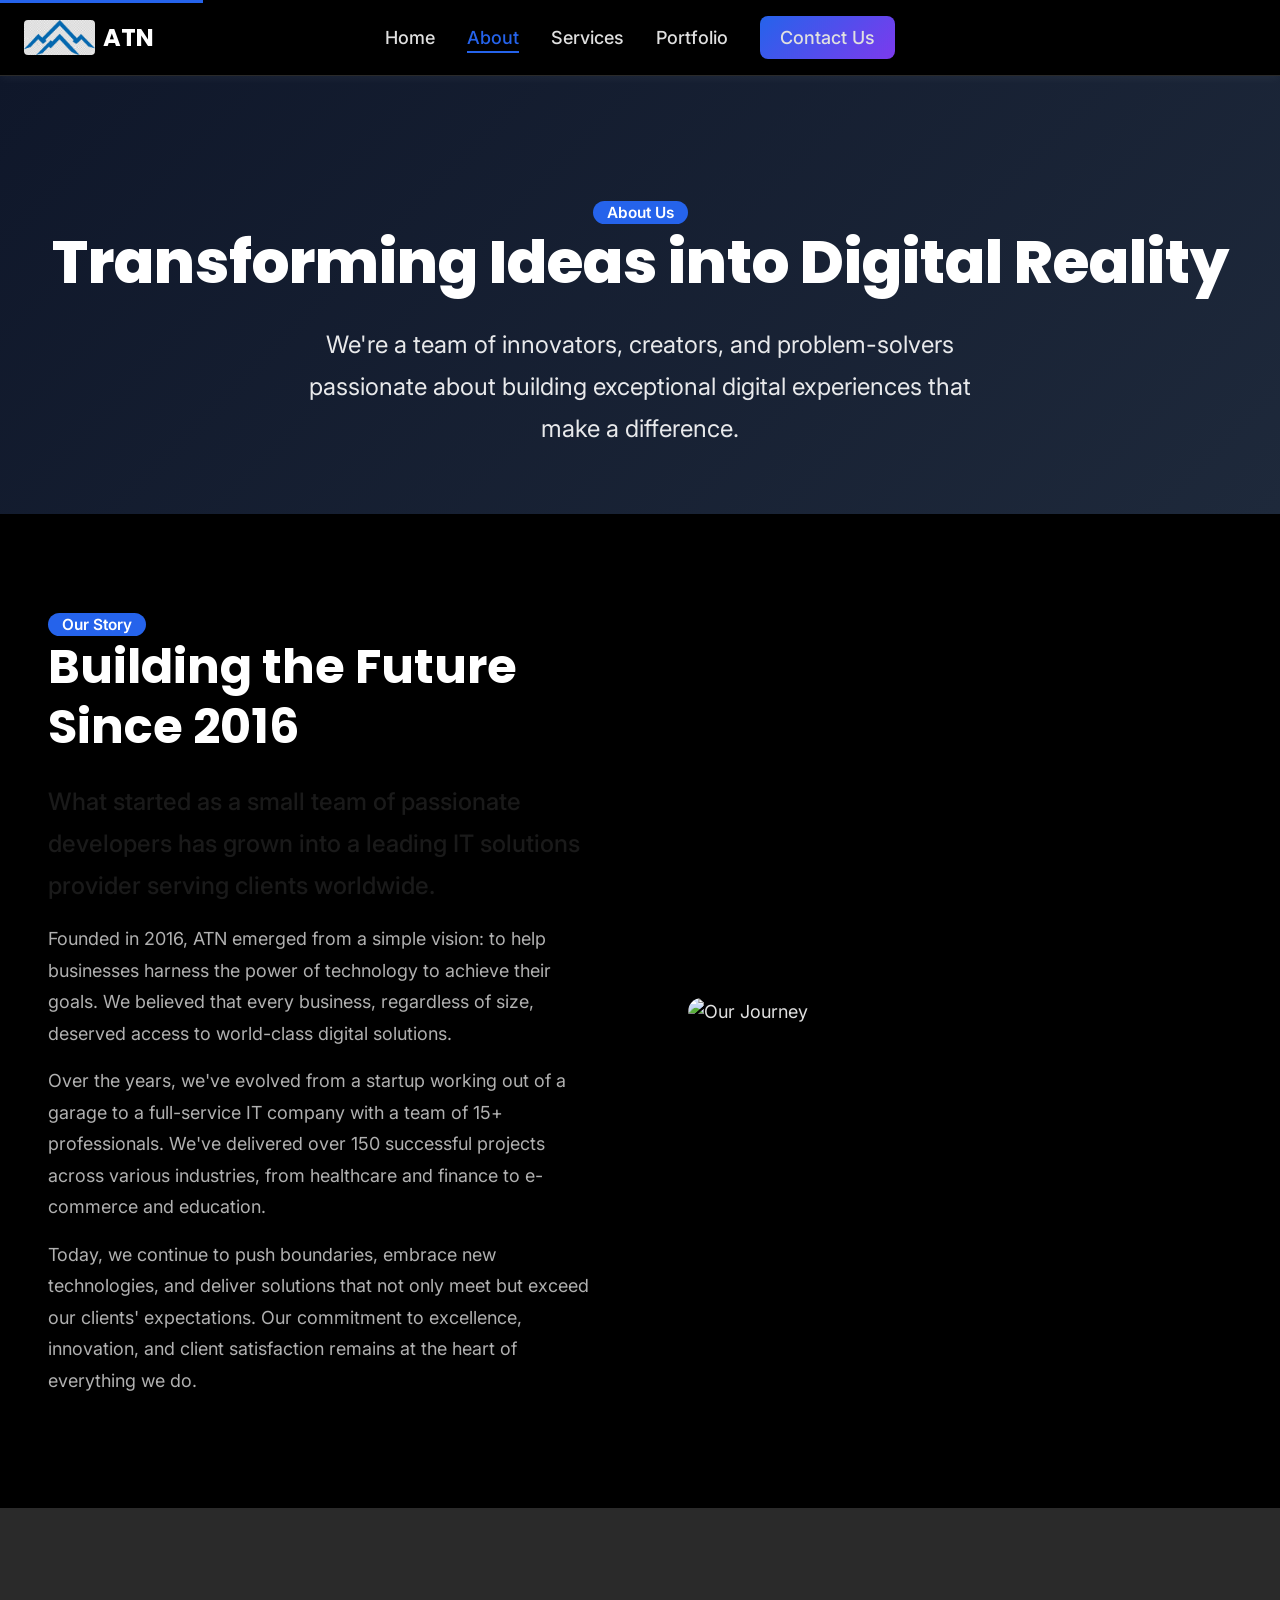
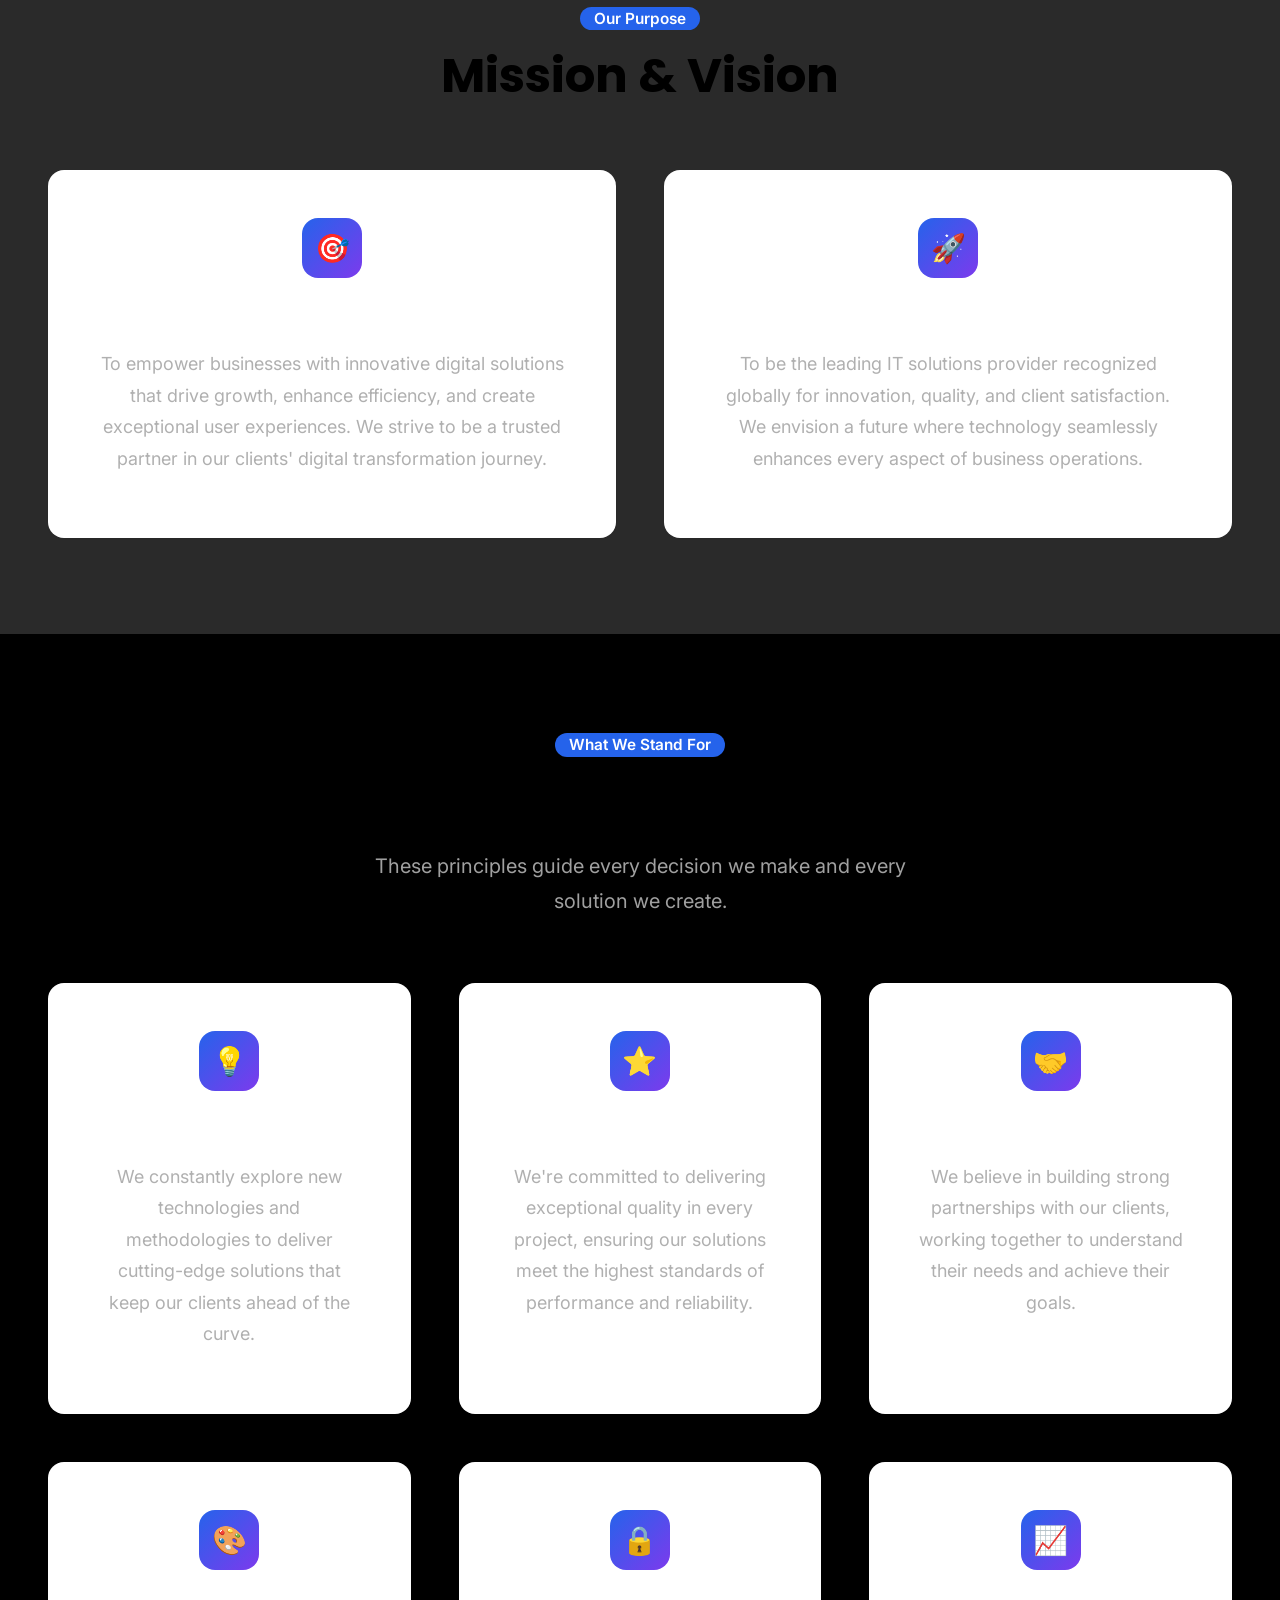
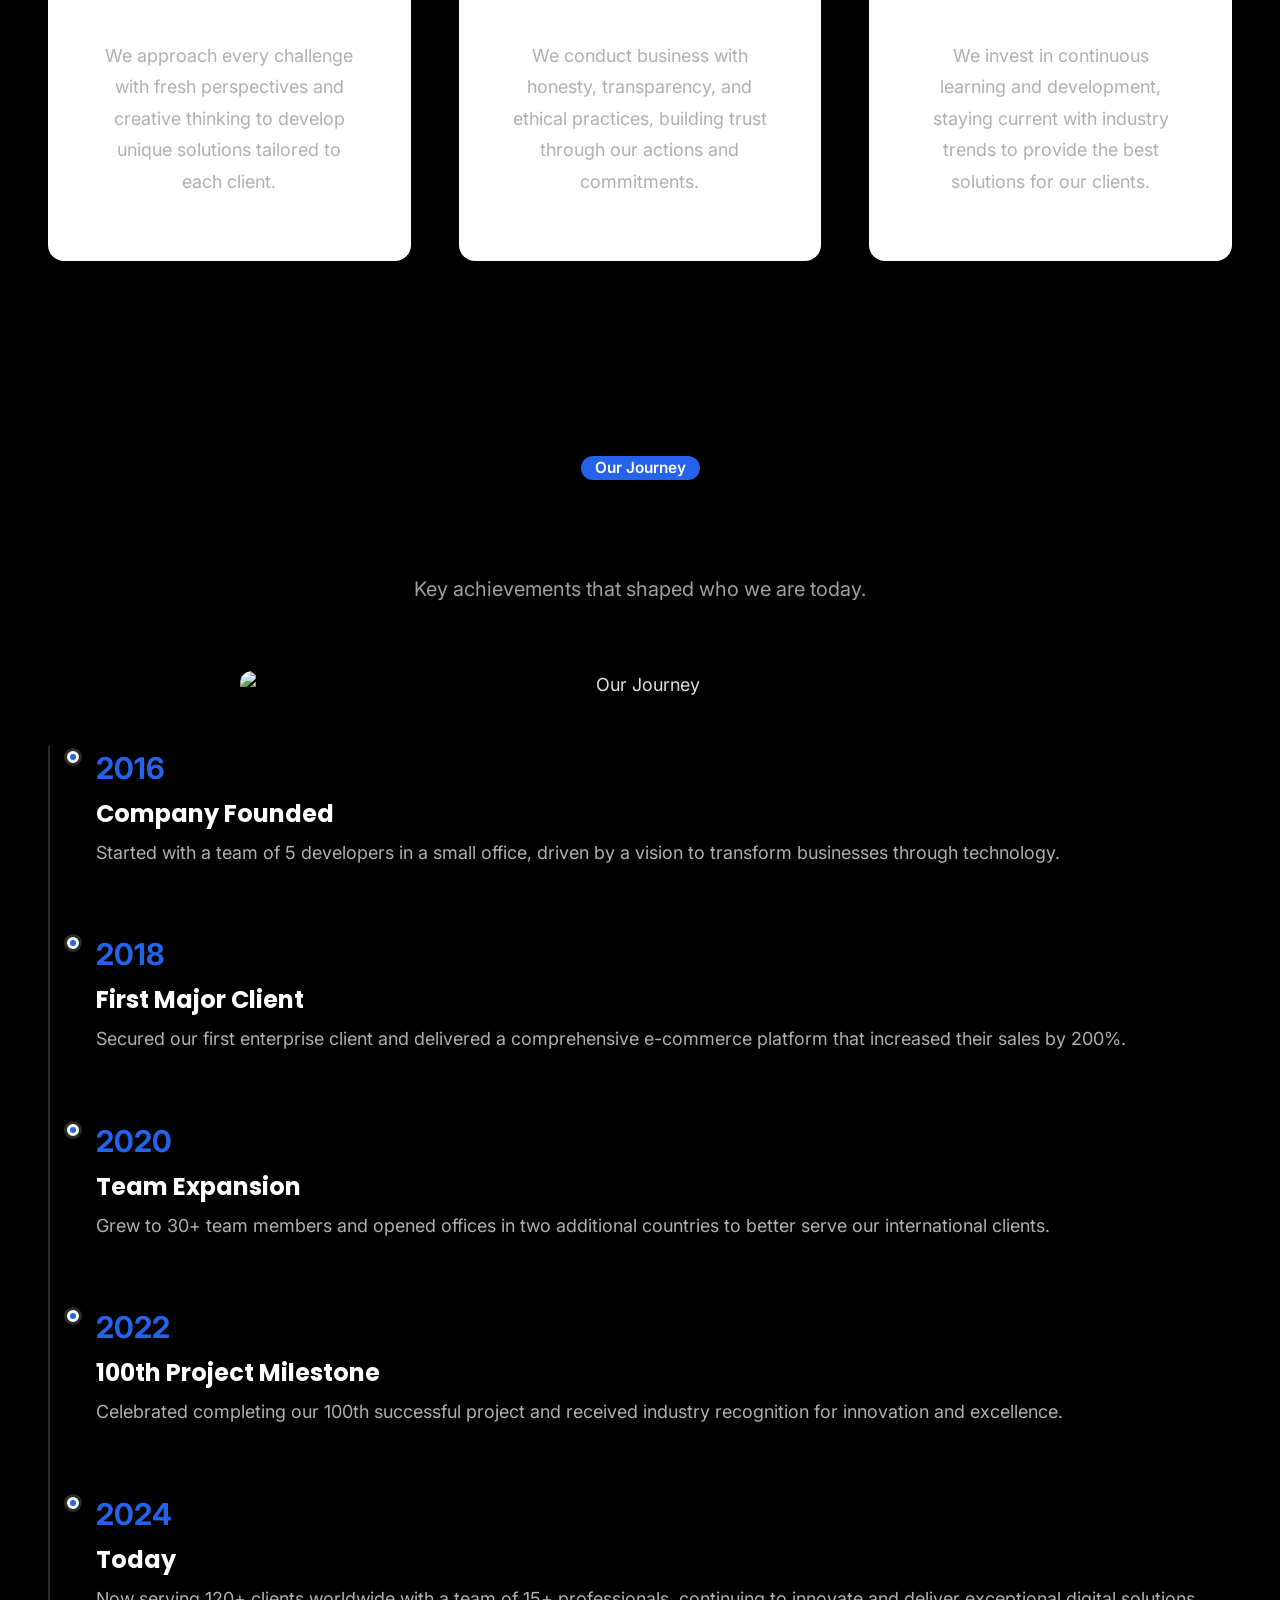
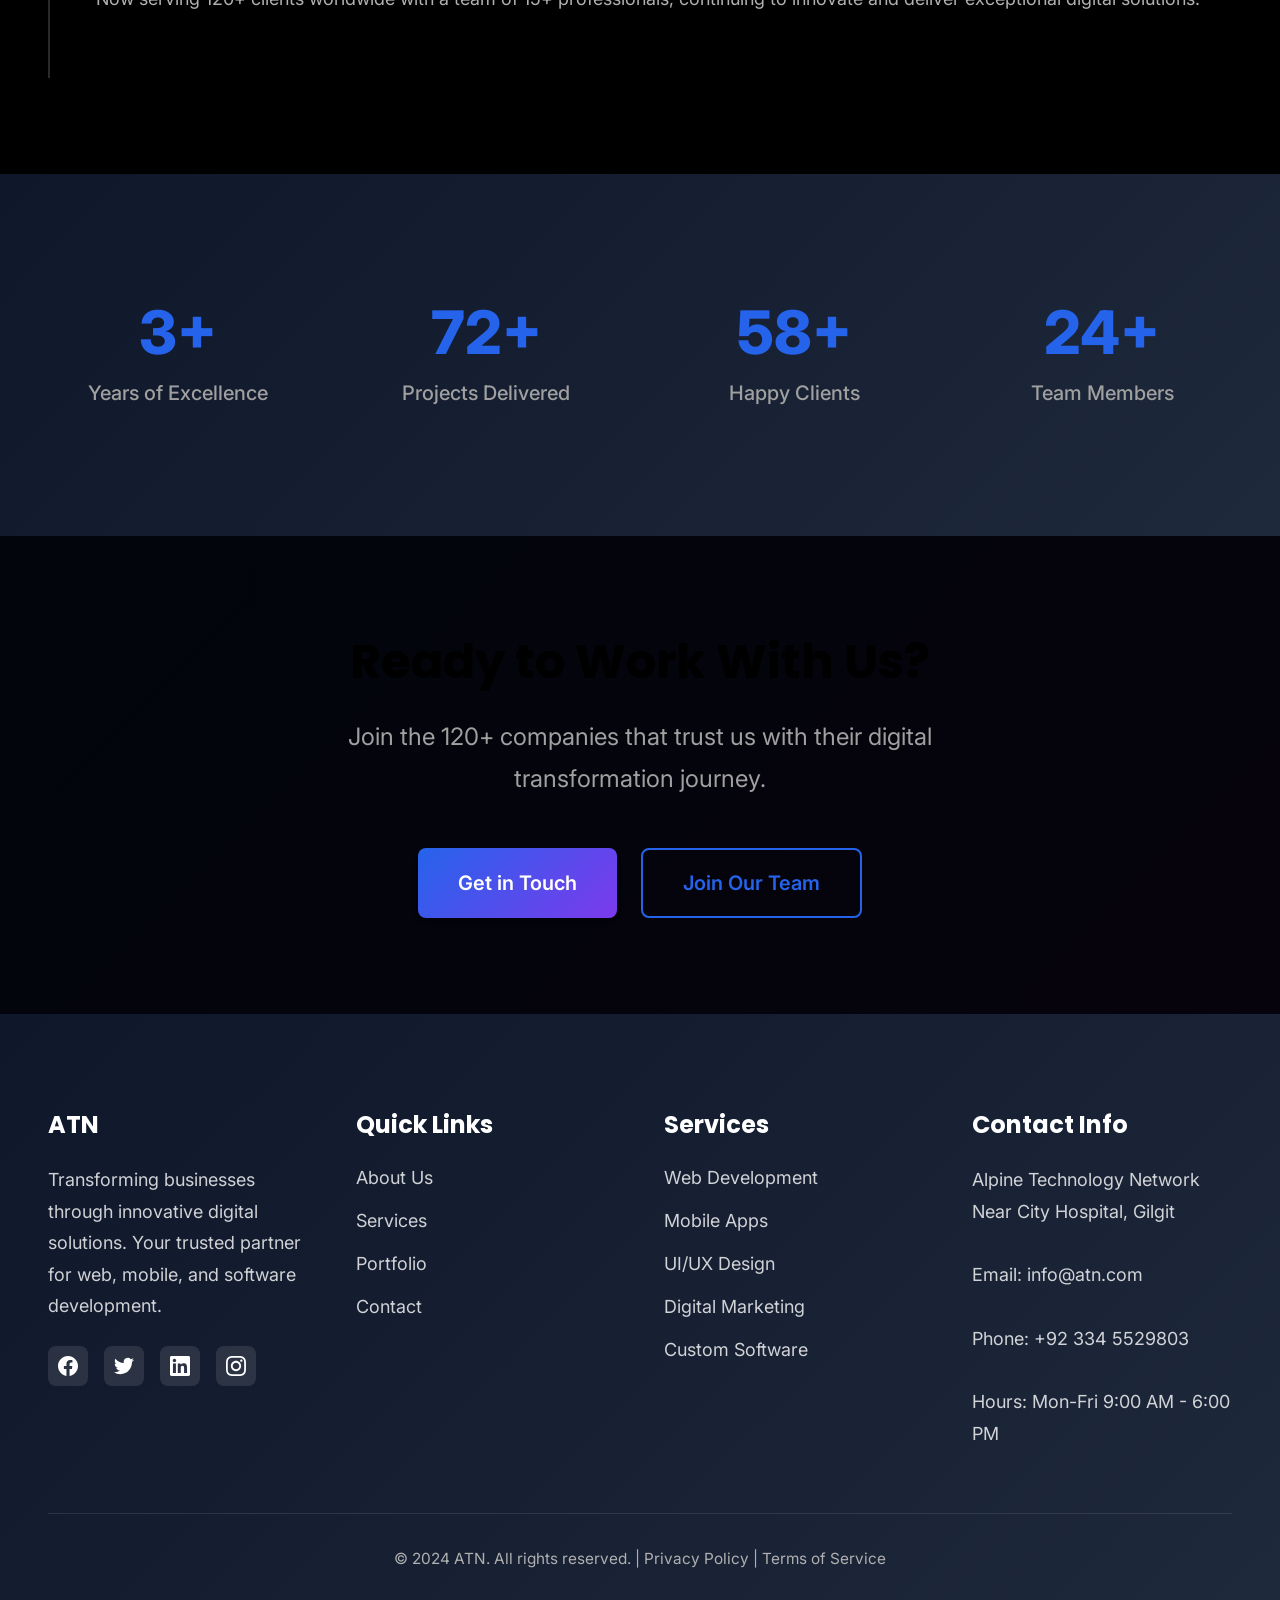
==== commit 6cb12070: "Update website design and content - Move mobile toggle to right corner - Balance logo and ATN text s" ====
--- a/about.html
+++ b/about.html
@@ -180,20 +180,6 @@
                         <h3>Growth</h3>
                         <p>We invest in continuous learning and development, staying current with industry trends to provide the best solutions for our clients.</p>
                     </div>
-                </div>
-            </div>
-        </section>
-
-        <!-- Our Team Section -->
-        <section class="section bg-light">
-            <div class="container">
-                <div class="section-title">
-                    <span class="badge badge-primary">Our Team</span>
-                    <h2>Meet Our Talented Team</h2>
-                    <p class="subtitle">Passionate professionals dedicated to delivering exceptional results.</p>
-                </div>
-                <div class="team-image-container">
-                    <img src="assets/images/team.png" alt="Our Team" class="team-full-image">
                 </div>
             </div>
         </section>
@@ -324,8 +310,6 @@
                         <a href="about.html">About Us</a>
                         <a href="services.html">Services</a>
                         <a href="portfolio.html">Portfolio</a>
-                        <a href="blog.html">Blog</a>
-                        <a href="careers.html">Careers</a>
                         <a href="contact.html">Contact</a>
                     </div>
                 </div>
--- a/assets/css/components.css
+++ b/assets/css/components.css
@@ -43,7 +43,7 @@
   display: flex;
   align-items: center;
   gap: 0.5rem;
-  font-size: var(--font-xl);
+  font-size: 1.5rem;
   font-weight: var(--font-bold);
   font-family: var(--font-heading);
   color: #ffffff;
@@ -57,7 +57,7 @@
 
 .logo img,
 .logo-image {
-  height: 40px;
+  height: 35px;
   width: auto;
   border-radius: 4px;
 }
@@ -120,6 +120,10 @@
   cursor: pointer;
   padding: 0.5rem;
   z-index: var(--z-fixed);
+  position: absolute;
+  right: var(--spacing-md);
+  top: 50%;
+  transform: translateY(-50%);
 }
 
 .mobile-menu-toggle span {
--- a/assets/css/pages.css
+++ b/assets/css/pages.css
@@ -47,10 +47,12 @@
 }
 
 .hero-content {
-  display: grid;
-  grid-template-columns: 1fr 1fr;
-  gap: var(--spacing-3xl);
-  align-items: center;
+  display: flex;
+  justify-content: center;
+  align-items: center;
+  text-align: center;
+  max-width: 900px;
+  margin: 0 auto;
 }
 
 .hero-text {
@@ -70,6 +72,8 @@
   line-height: var(--line-height-relaxed);
   margin-bottom: var(--spacing-xl);
   max-width: 600px;
+  margin-left: auto;
+  margin-right: auto;
 }
 
 .hero-buttons {
@@ -77,6 +81,7 @@
   gap: var(--spacing-md);
   flex-wrap: wrap;
   margin-bottom: var(--spacing-xl);
+  justify-content: center;
 }
 
 .hero-stats {
@@ -84,6 +89,7 @@
   gap: var(--spacing-xl);
   padding-top: var(--spacing-xl);
   border-top: 1px solid var(--light-gray);
+  justify-content: center;
 }
 
 .stat-item {
--- a/assets/css/responsive.css
+++ b/assets/css/responsive.css
@@ -193,10 +193,16 @@
   /* Header */
   .header-container {
     padding: 0.75rem var(--spacing-sm);
+    justify-content: flex-start;
+  }
+
+  .header-container .logo {
+    position: relative;
+    left: 0;
   }
 
   .logo {
-    font-size: var(--font-lg);
+    font-size: 1.25rem;
   }
 
   .logo img {
@@ -785,6 +791,39 @@
     border-width: 3px;
   }
 
+  /* Talent Network Mobile */
+  .talent-network-header {
+    flex-direction: column;
+    align-items: flex-start;
+    gap: var(--spacing-md);
+  }
+
+  .talent-network-title h2 {
+    font-size: var(--font-2xl);
+  }
+
+  .talent-network-grid {
+    grid-template-columns: 1fr;
+  }
+
+  .talent-card {
+    padding: var(--spacing-md);
+  }
+
+  .talent-image {
+    width: 120px;
+    height: 120px;
+  }
+
+  .talent-skills {
+    gap: 0.5rem;
+  }
+
+  .skill-tag {
+    font-size: 0.75rem;
+    padding: 4px 10px;
+  }
+
 }
 
 /* ============================================
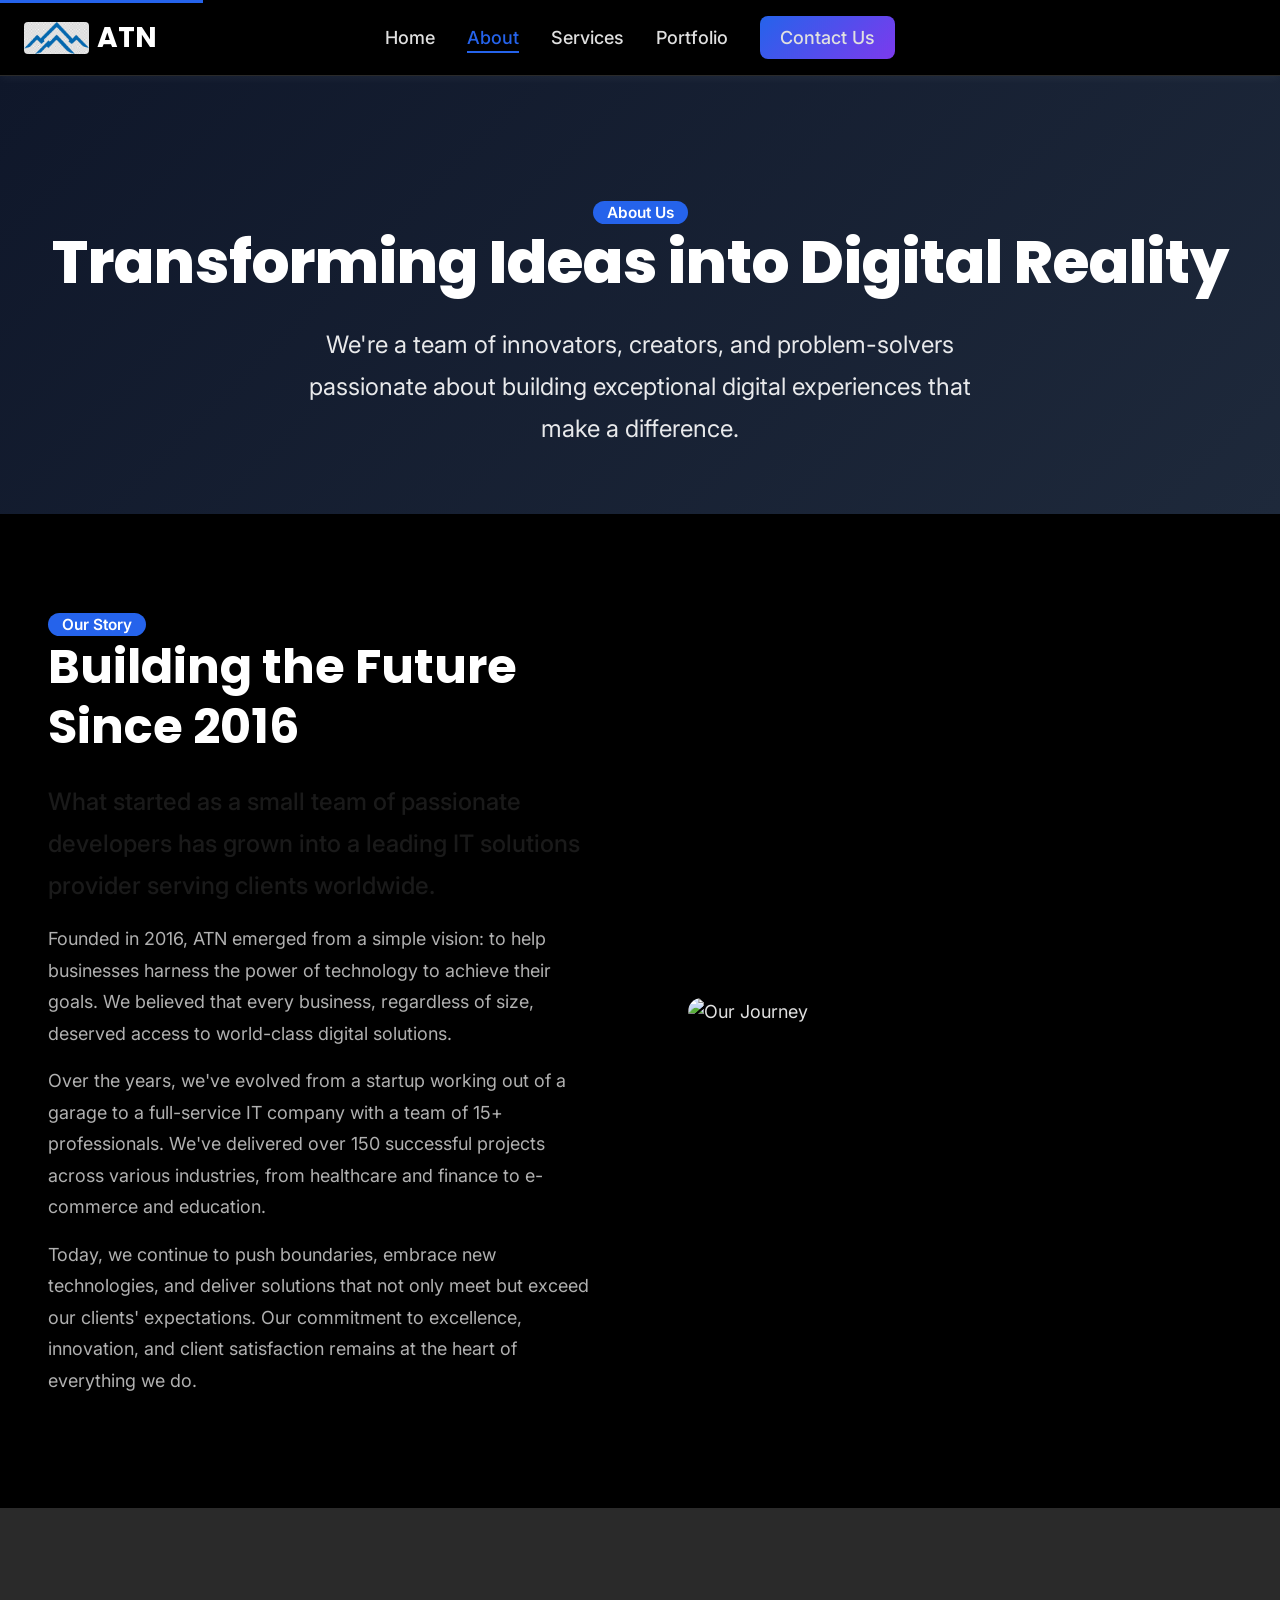
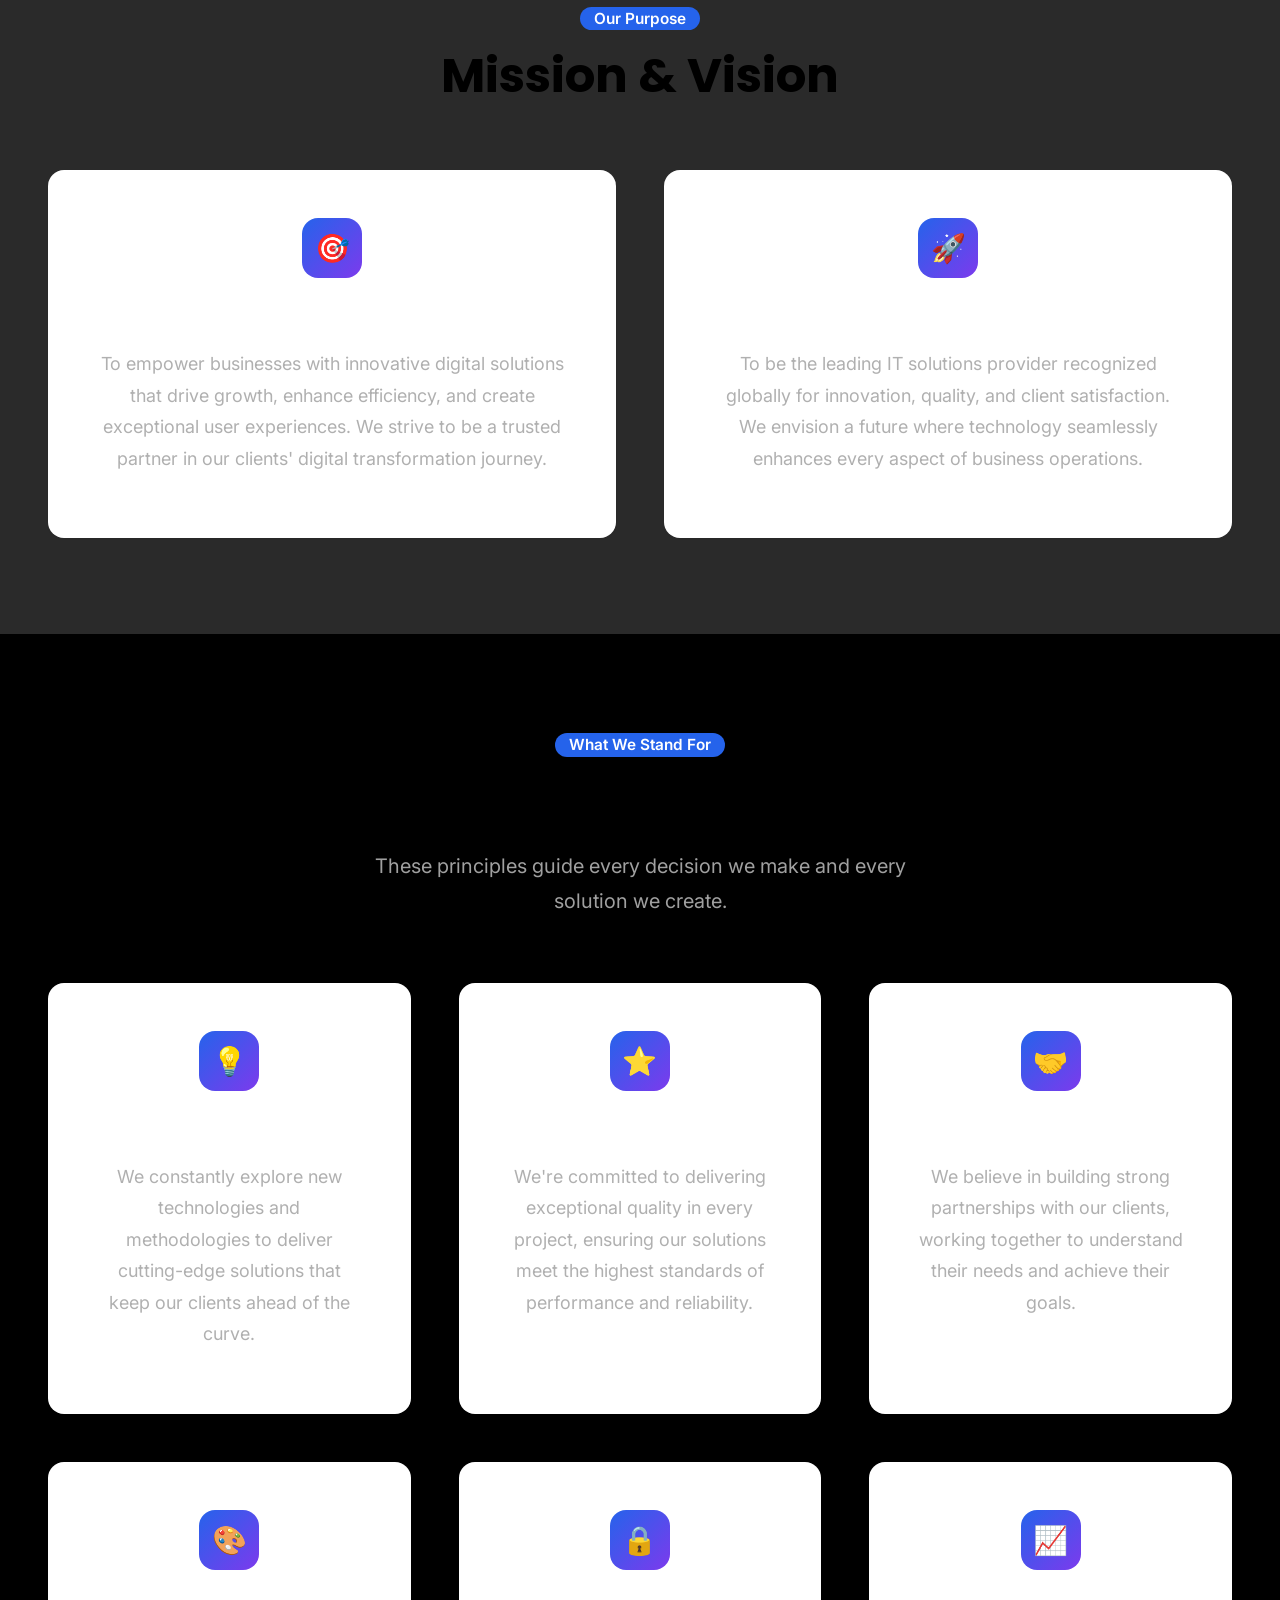
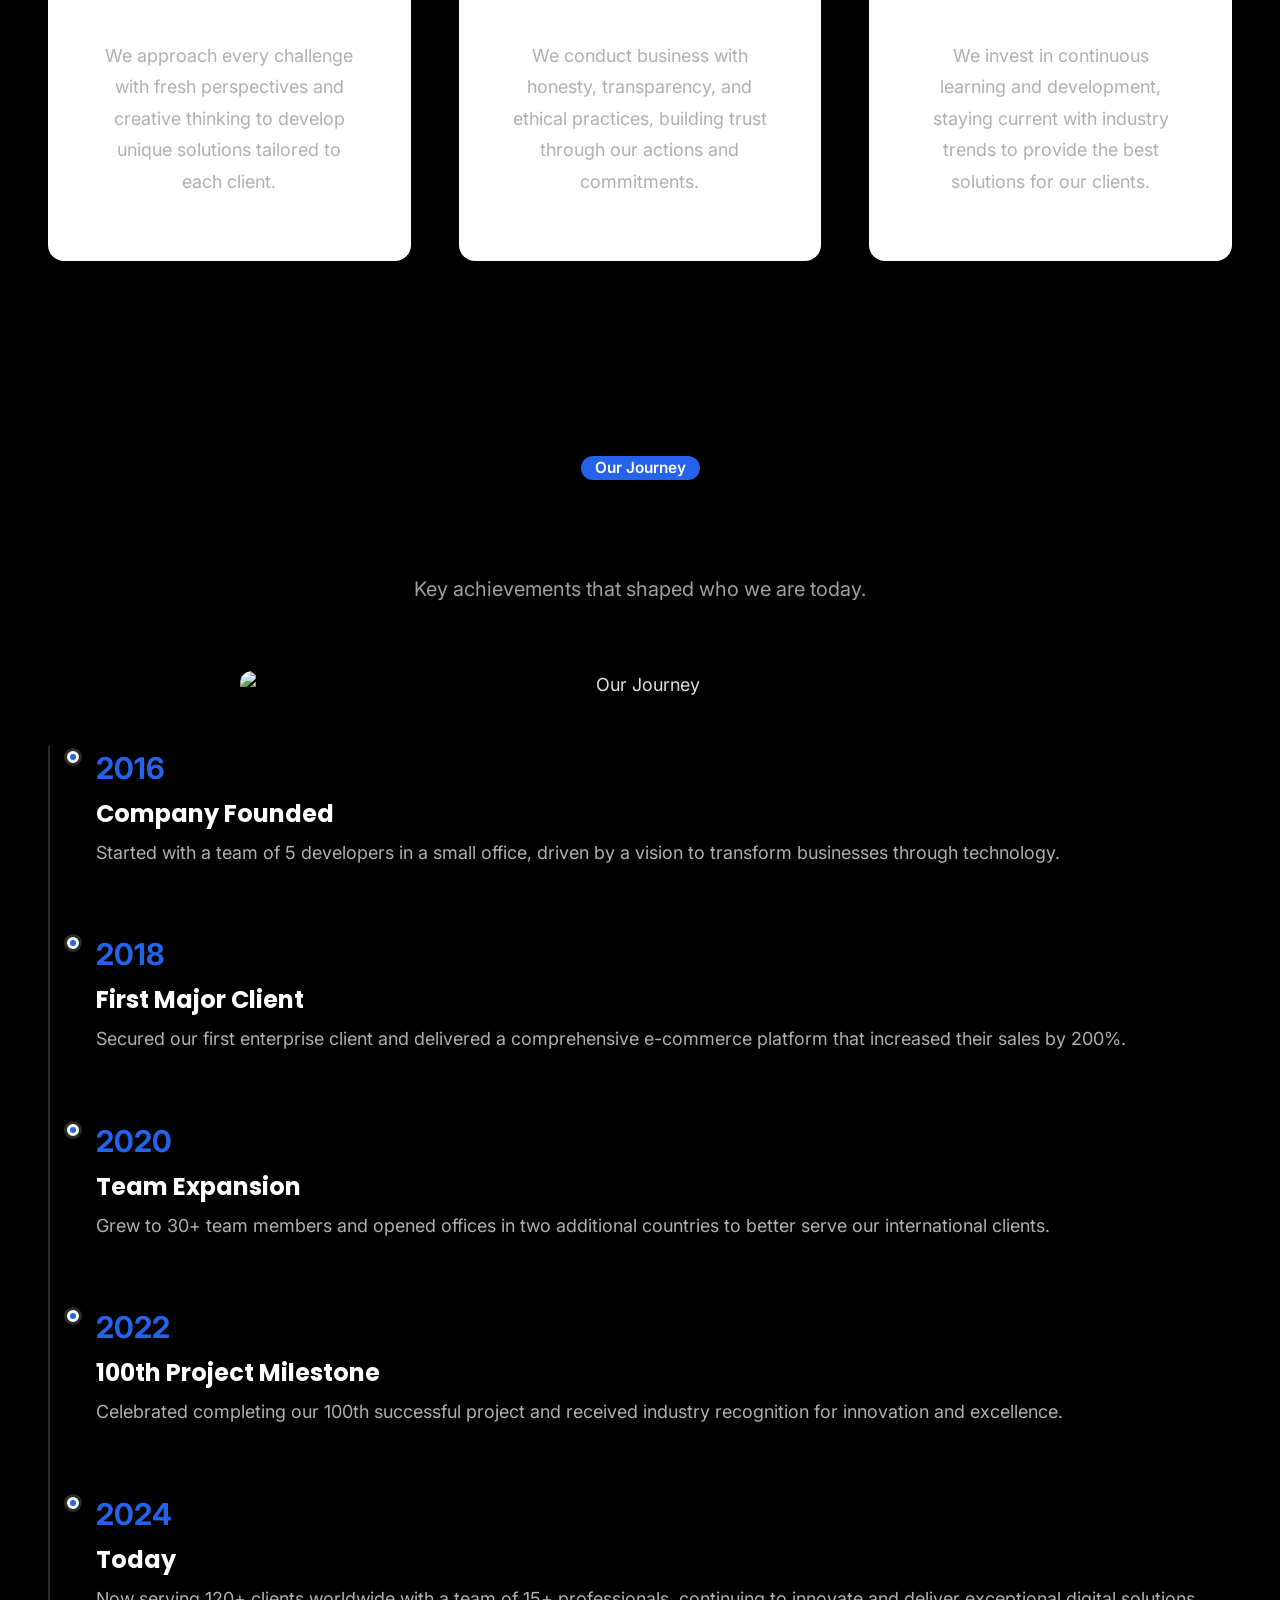
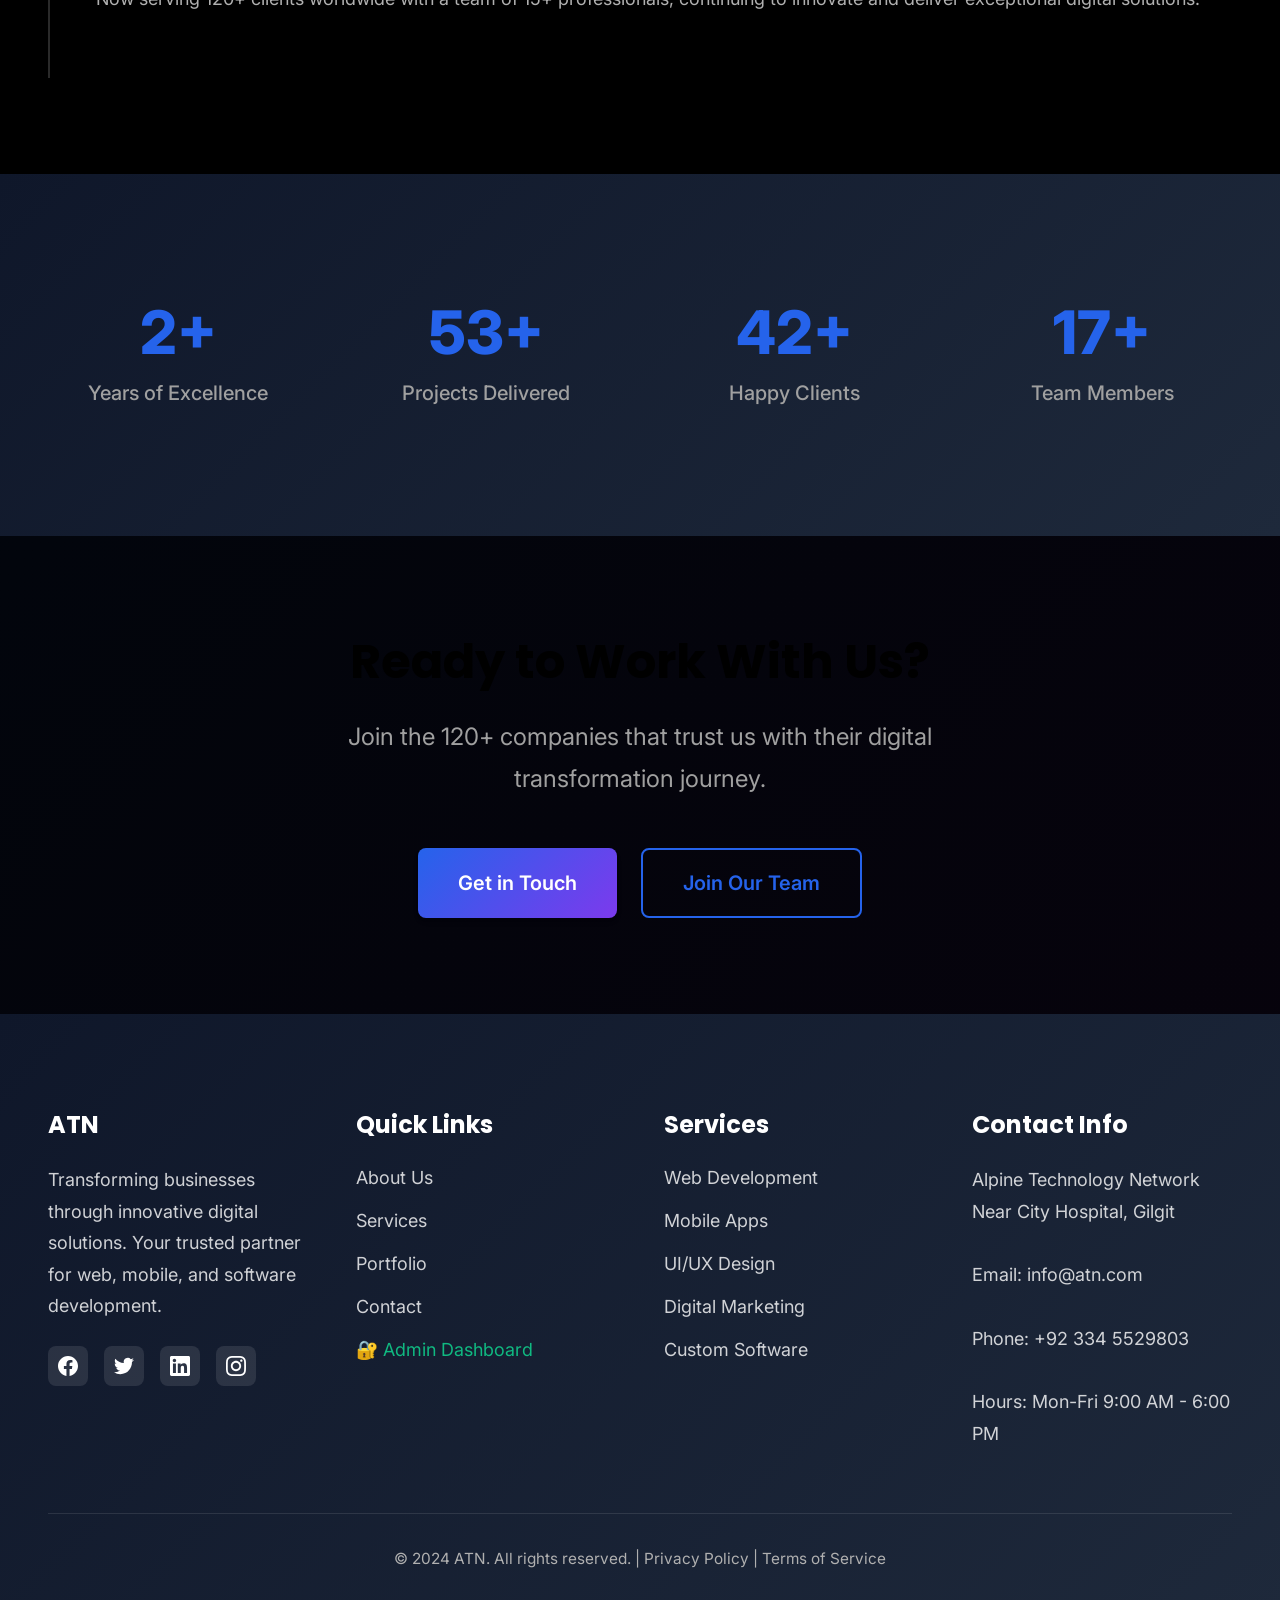
==== commit 8af0a0a5: "Add admin dashboard link to footer on all pages - Add 🔐 Admin Dashboard link in Quick Links section " ====
--- a/about.html
+++ b/about.html
@@ -311,6 +311,7 @@
                         <a href="services.html">Services</a>
                         <a href="portfolio.html">Portfolio</a>
                         <a href="contact.html">Contact</a>
+                        <a href="admin.html" style="color: #10b981;">🔐 Admin Dashboard</a>
                     </div>
                 </div>
 
--- a/assets/css/components.css
+++ b/assets/css/components.css
@@ -43,7 +43,7 @@
   display: flex;
   align-items: center;
   gap: 0.5rem;
-  font-size: 1.5rem;
+  font-size: 1.75rem;
   font-weight: var(--font-bold);
   font-family: var(--font-heading);
   color: #ffffff;
@@ -57,7 +57,7 @@
 
 .logo img,
 .logo-image {
-  height: 35px;
+  height: 32px;
   width: auto;
   border-radius: 4px;
 }
@@ -560,6 +560,8 @@
   border-radius: var(--radius-full);
   font-size: var(--font-xs);
   backdrop-filter: blur(10px);
+  color: #ffffff;
+  font-weight: 500;
 }
 
 /* Blog Card */
--- a/assets/css/pages.css
+++ b/assets/css/pages.css
@@ -125,10 +125,15 @@
    ABOUT PREVIEW SECTION
    ============================================ */
 .about-preview-content {
-  display: grid;
-  grid-template-columns: 1fr 1fr;
-  gap: var(--spacing-3xl);
-  align-items: center;
+  display: flex;
+  justify-content: center;
+  align-items: center;
+  max-width: 900px;
+  margin: 0 auto;
+}
+
+.about-preview-text {
+  text-align: center;
 }
 
 .about-preview-text h2 {
@@ -137,7 +142,9 @@
 
 .check-list {
   list-style: none;
-  margin: var(--spacing-lg) 0;
+  margin: var(--spacing-lg) auto;
+  max-width: 500px;
+  text-align: left;
 }
 
 .check-list li {
@@ -415,11 +422,11 @@
 
 .tech-badge {
   padding: 0.5rem 1rem;
-  background-color: var(--light-gray);
+  background-color: rgba(255, 255, 255, 0.15);
   border-radius: var(--radius-md);
   font-size: var(--font-sm);
   font-weight: var(--font-medium);
-  color: var(--dark-gray);
+  color: #ffffff;
 }
 
 .process-steps {
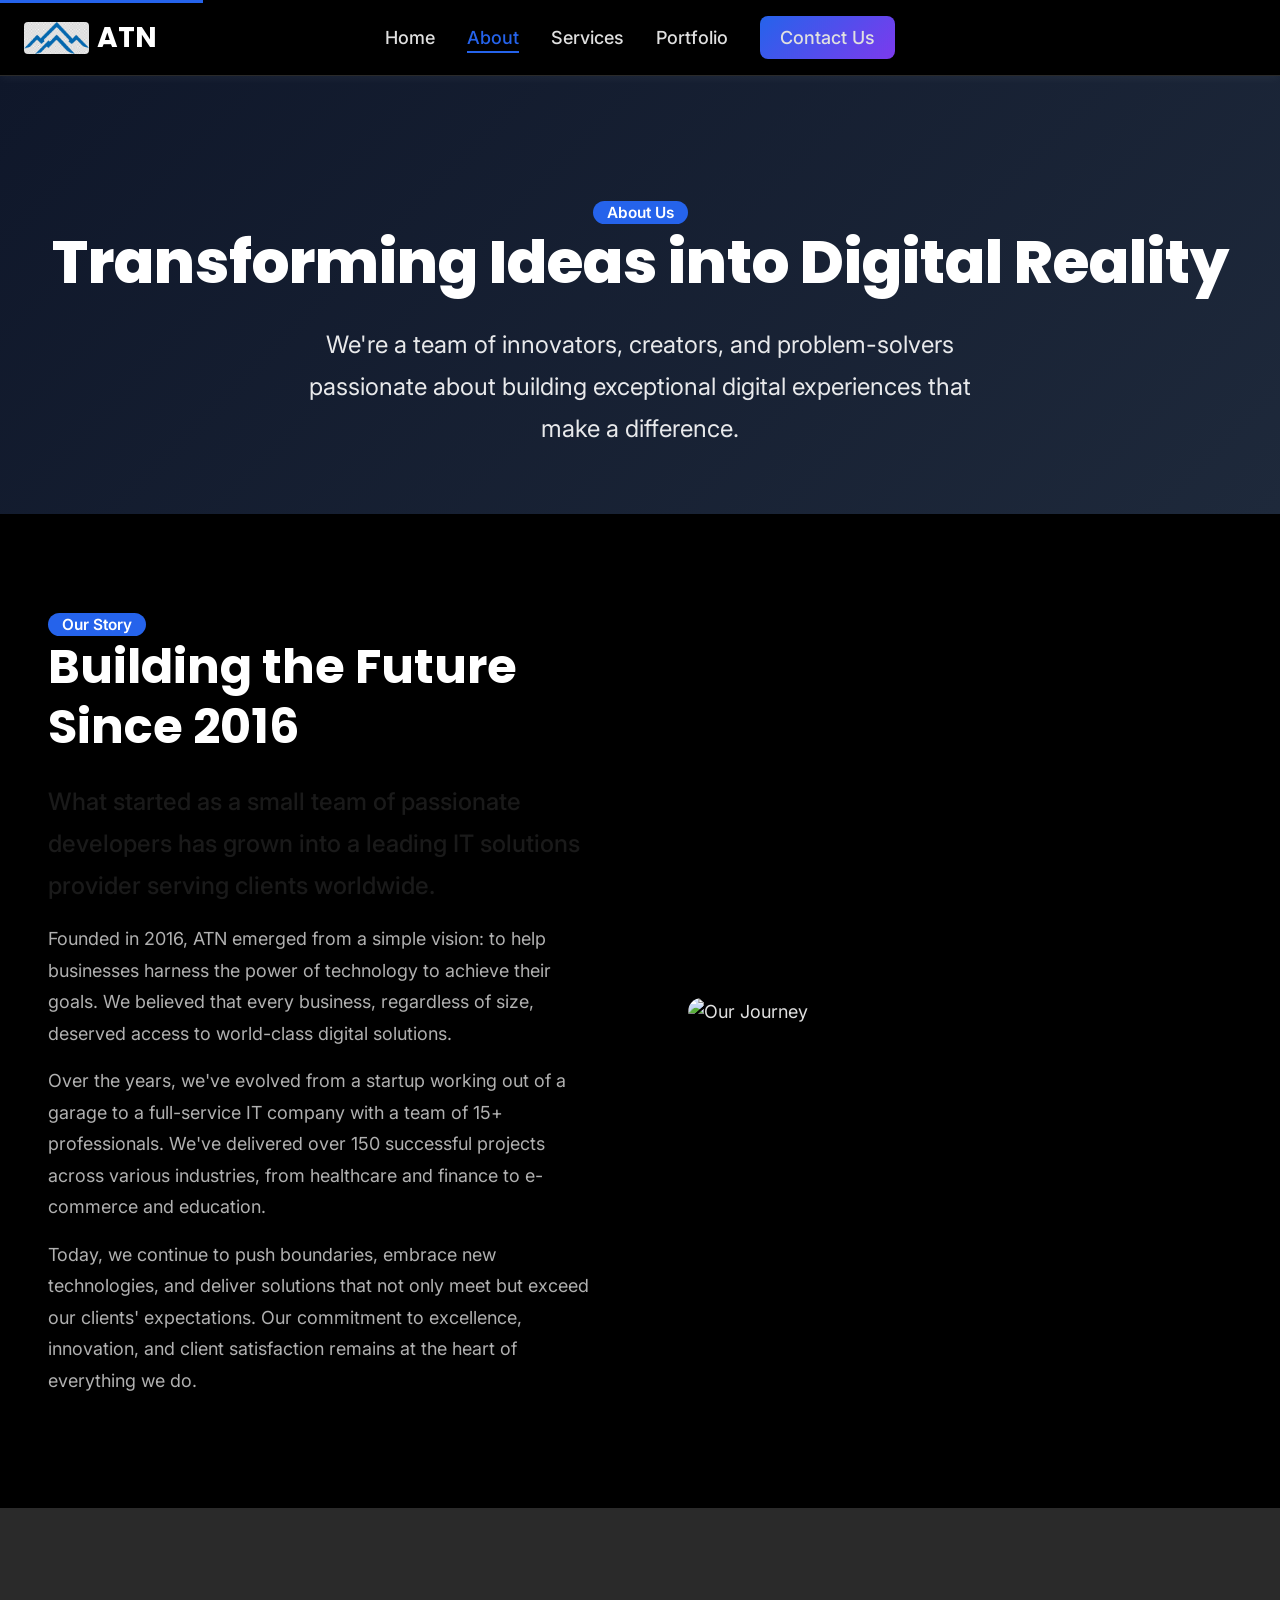
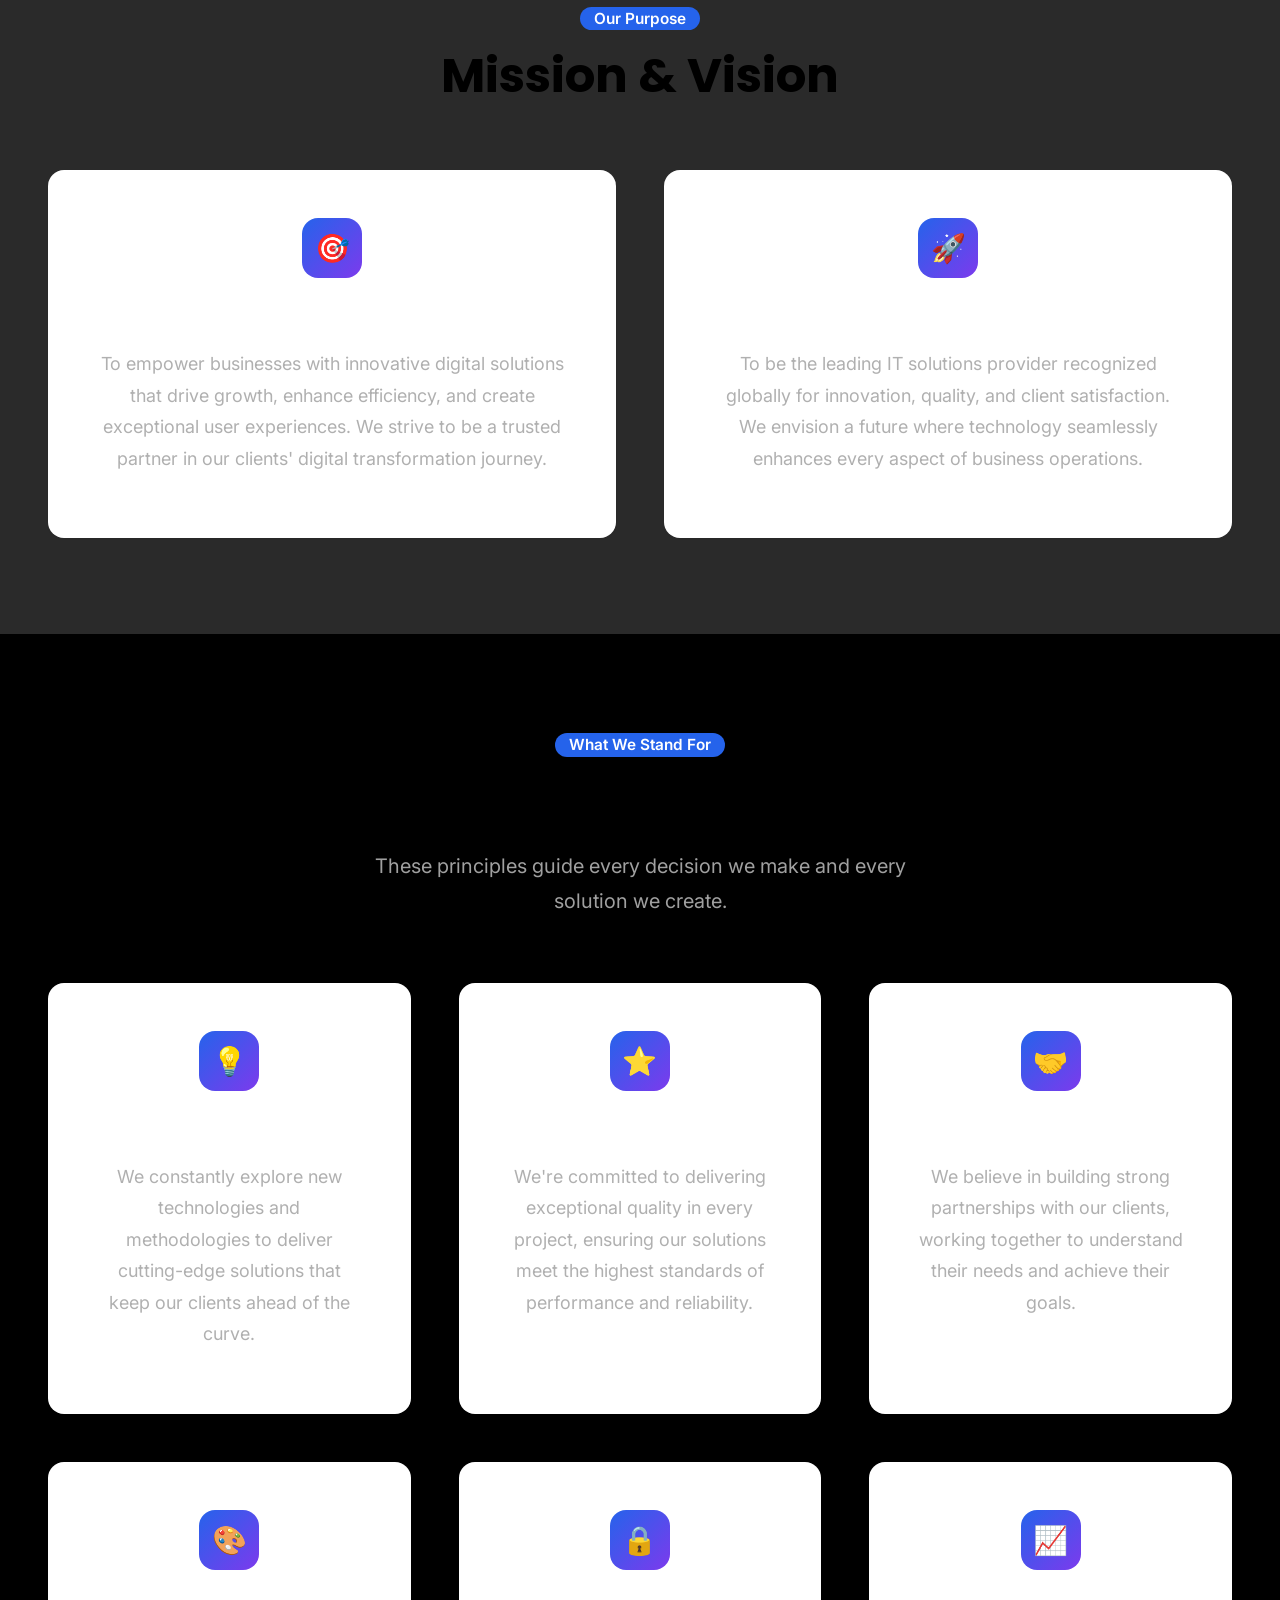
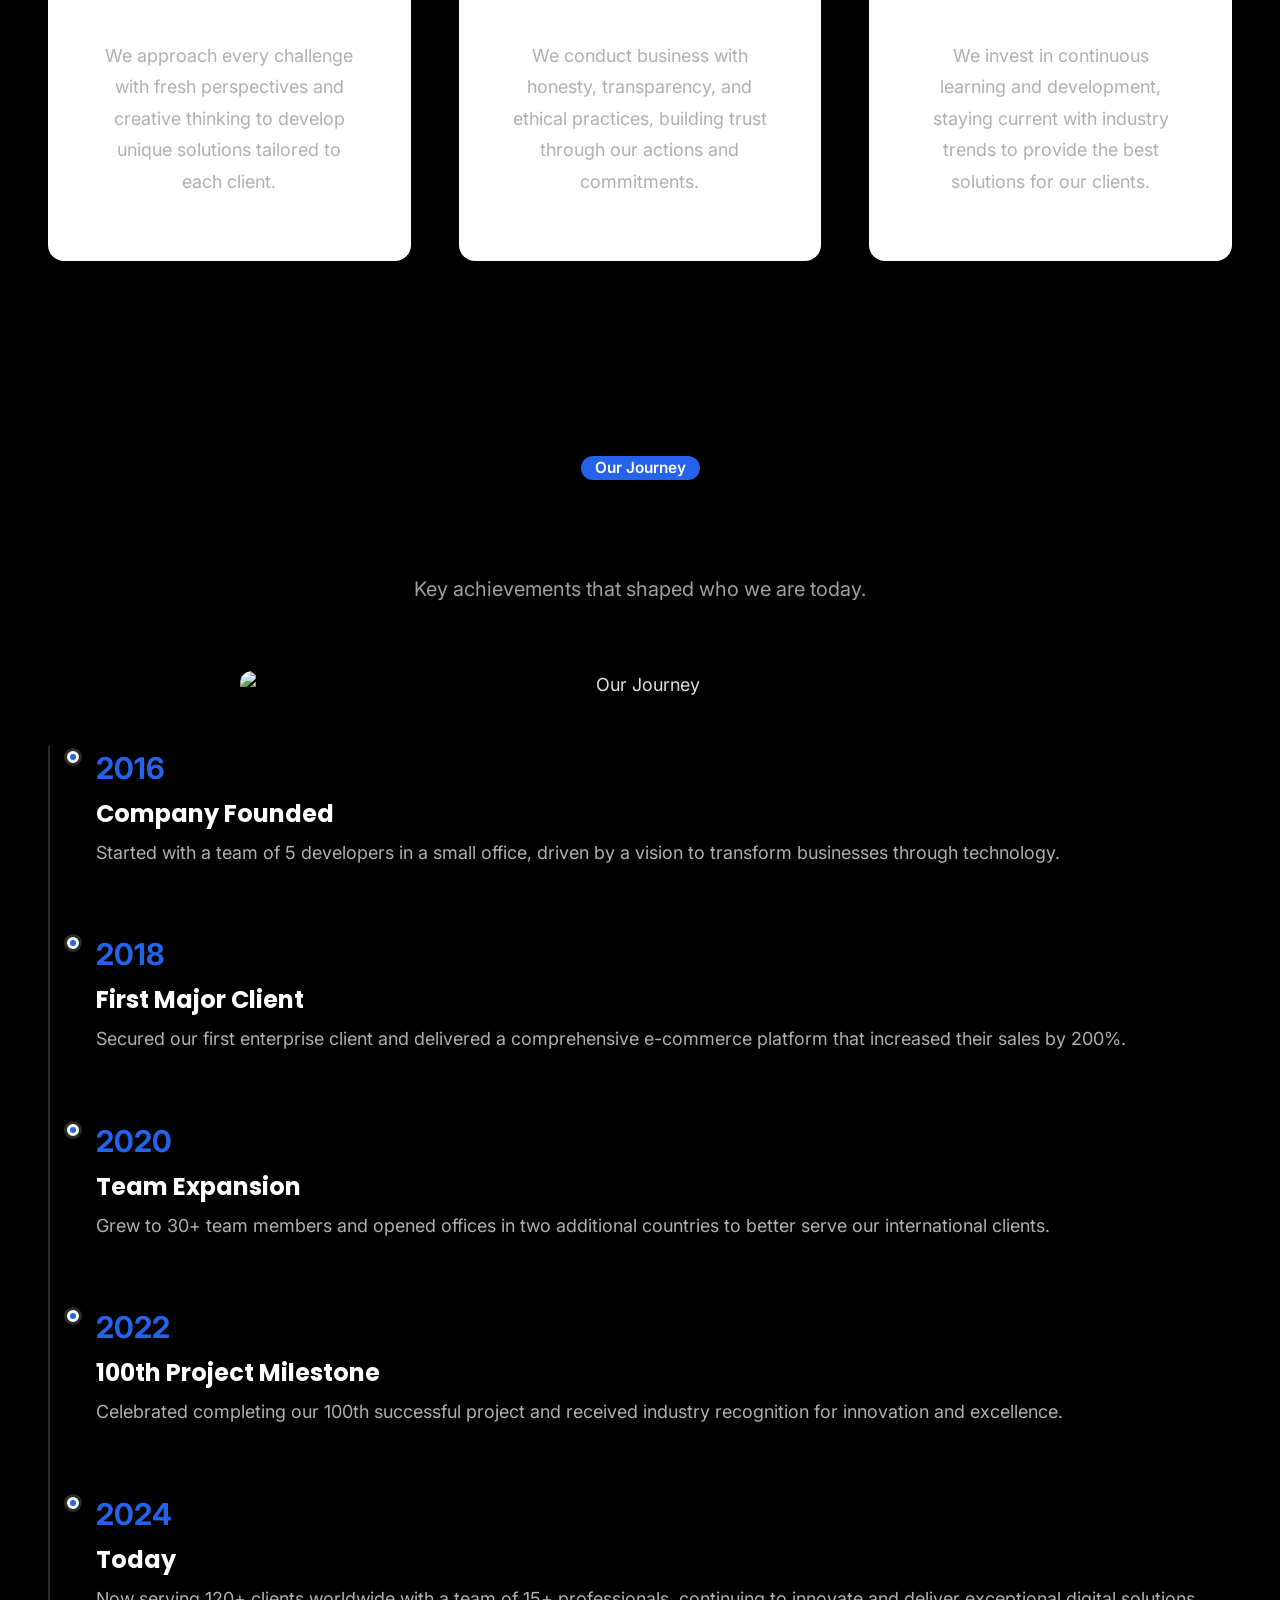
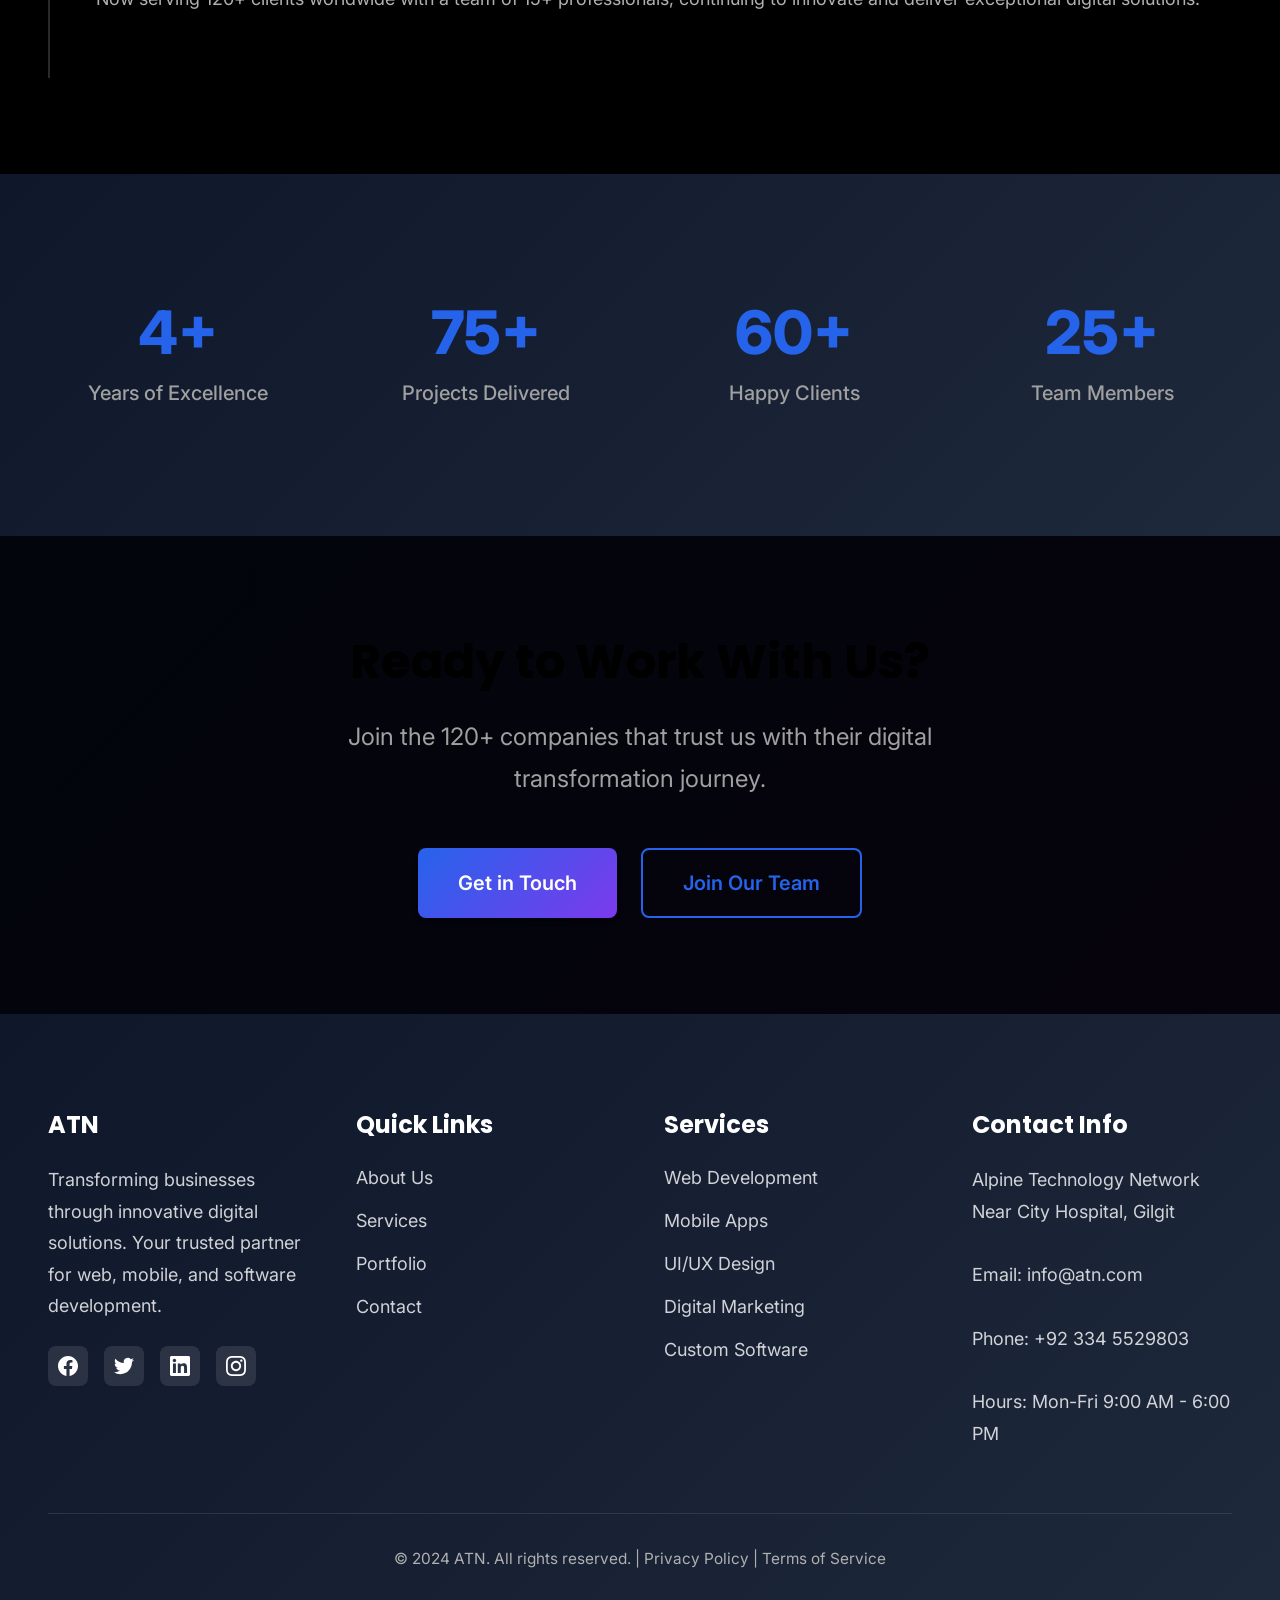
==== commit ed2510c2: "Remove admin dashboard and related files - Delete admin.html - Delete assets/js/admin.js - Remove ad" ====
--- a/about.html
+++ b/about.html
@@ -311,7 +311,6 @@
                         <a href="services.html">Services</a>
                         <a href="portfolio.html">Portfolio</a>
                         <a href="contact.html">Contact</a>
-                        <a href="admin.html" style="color: #10b981;">🔐 Admin Dashboard</a>
                     </div>
                 </div>
 
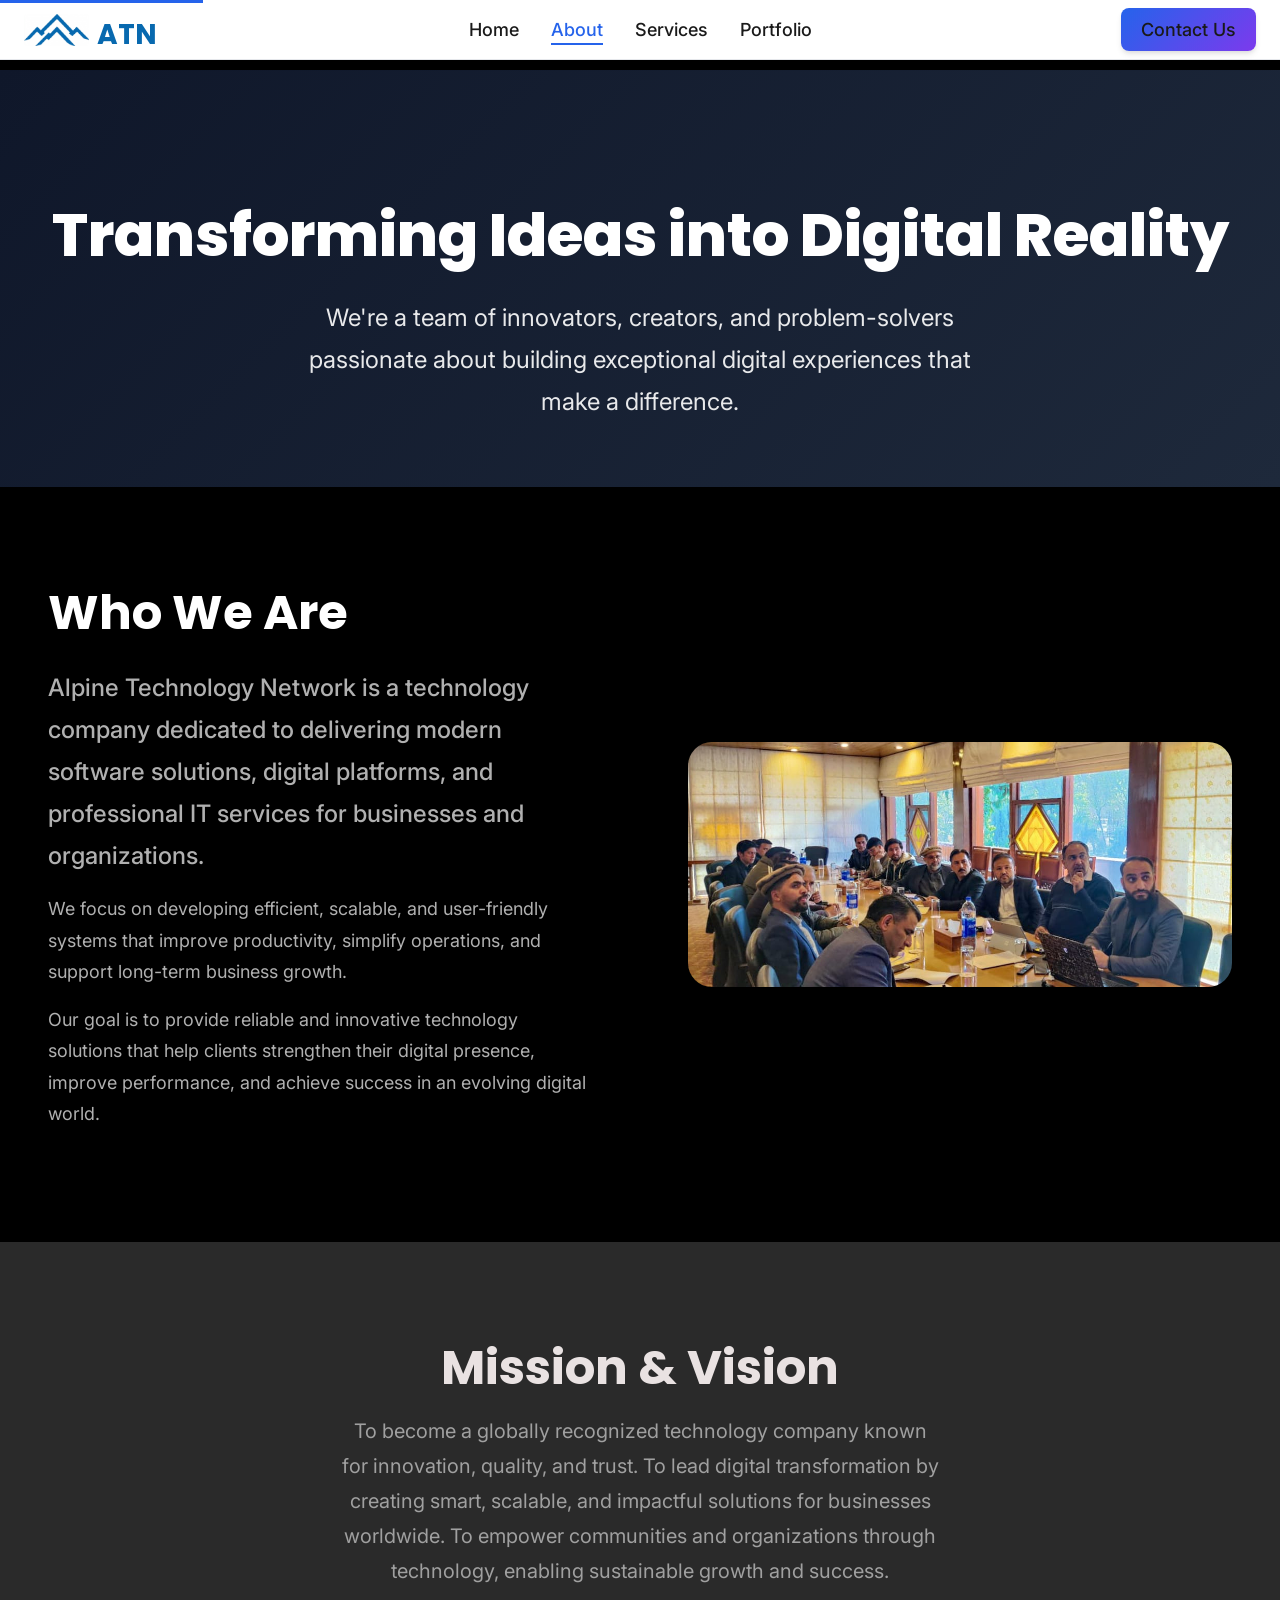
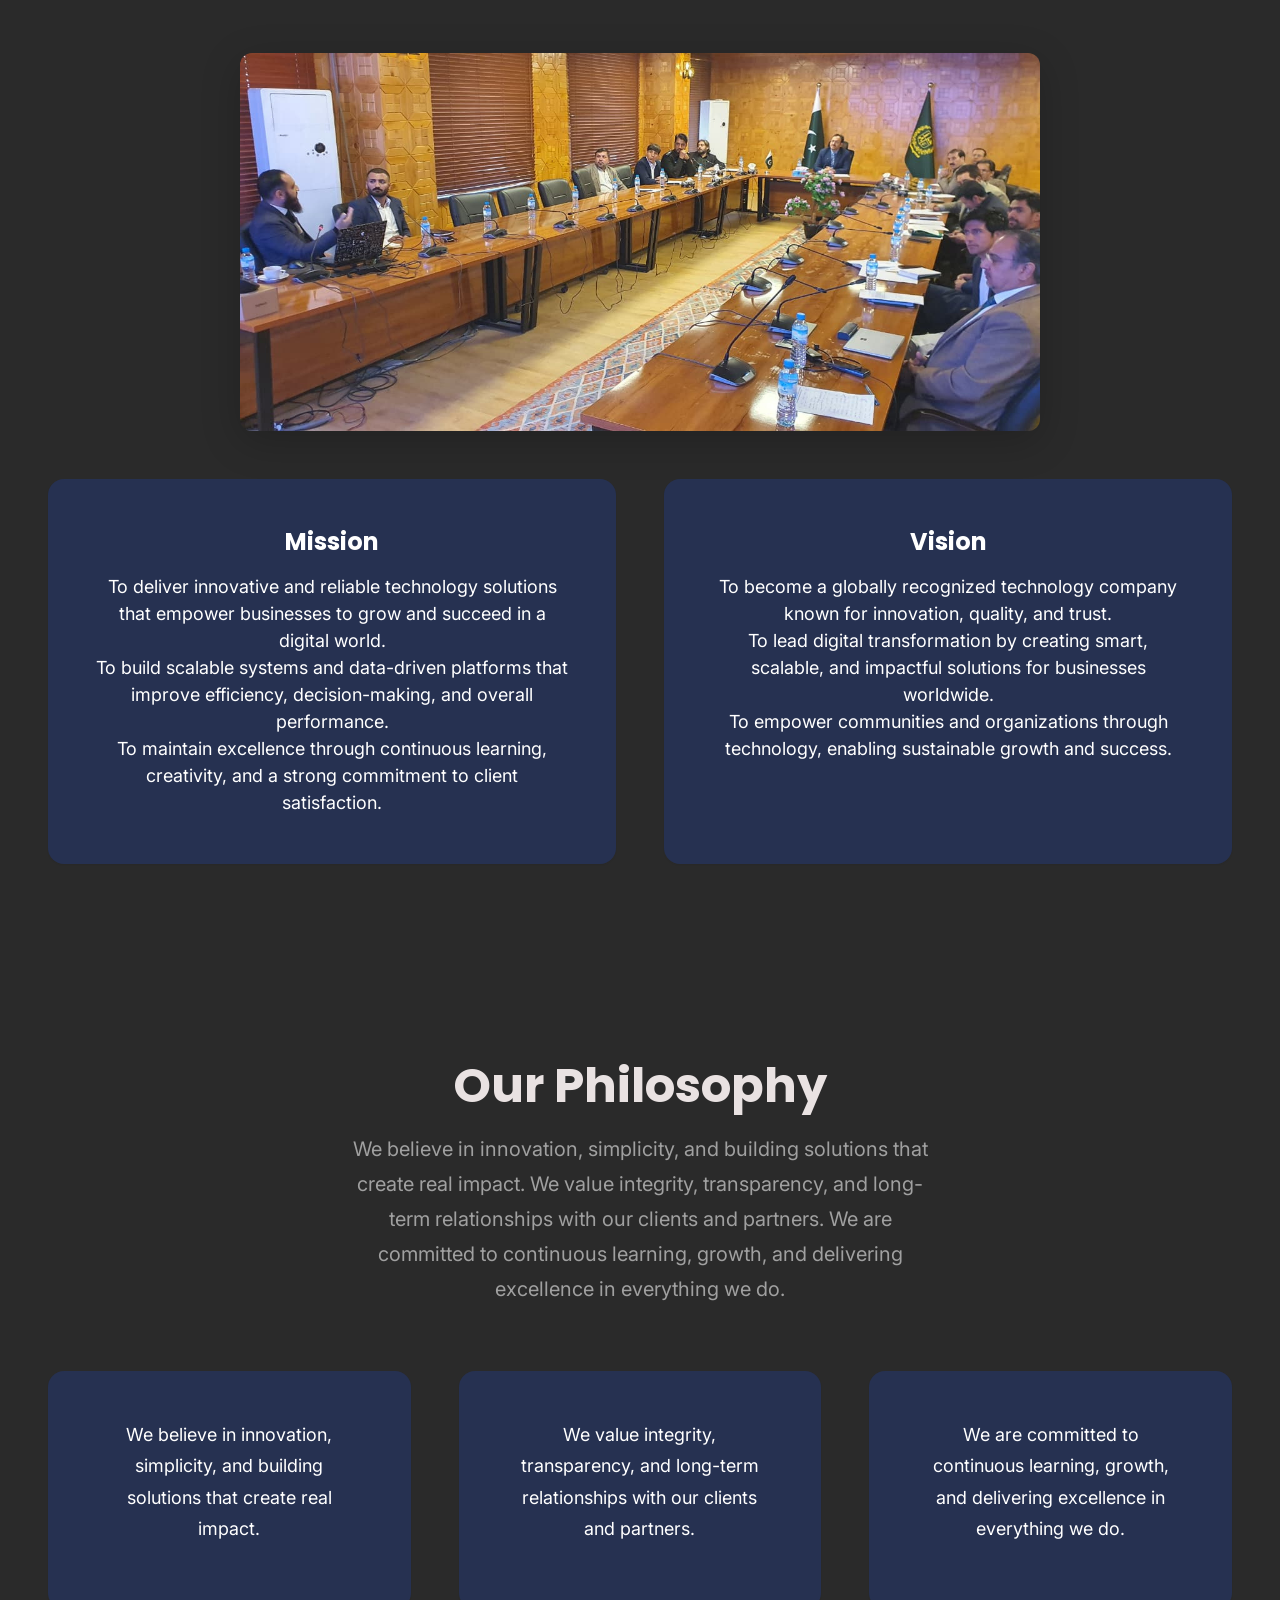
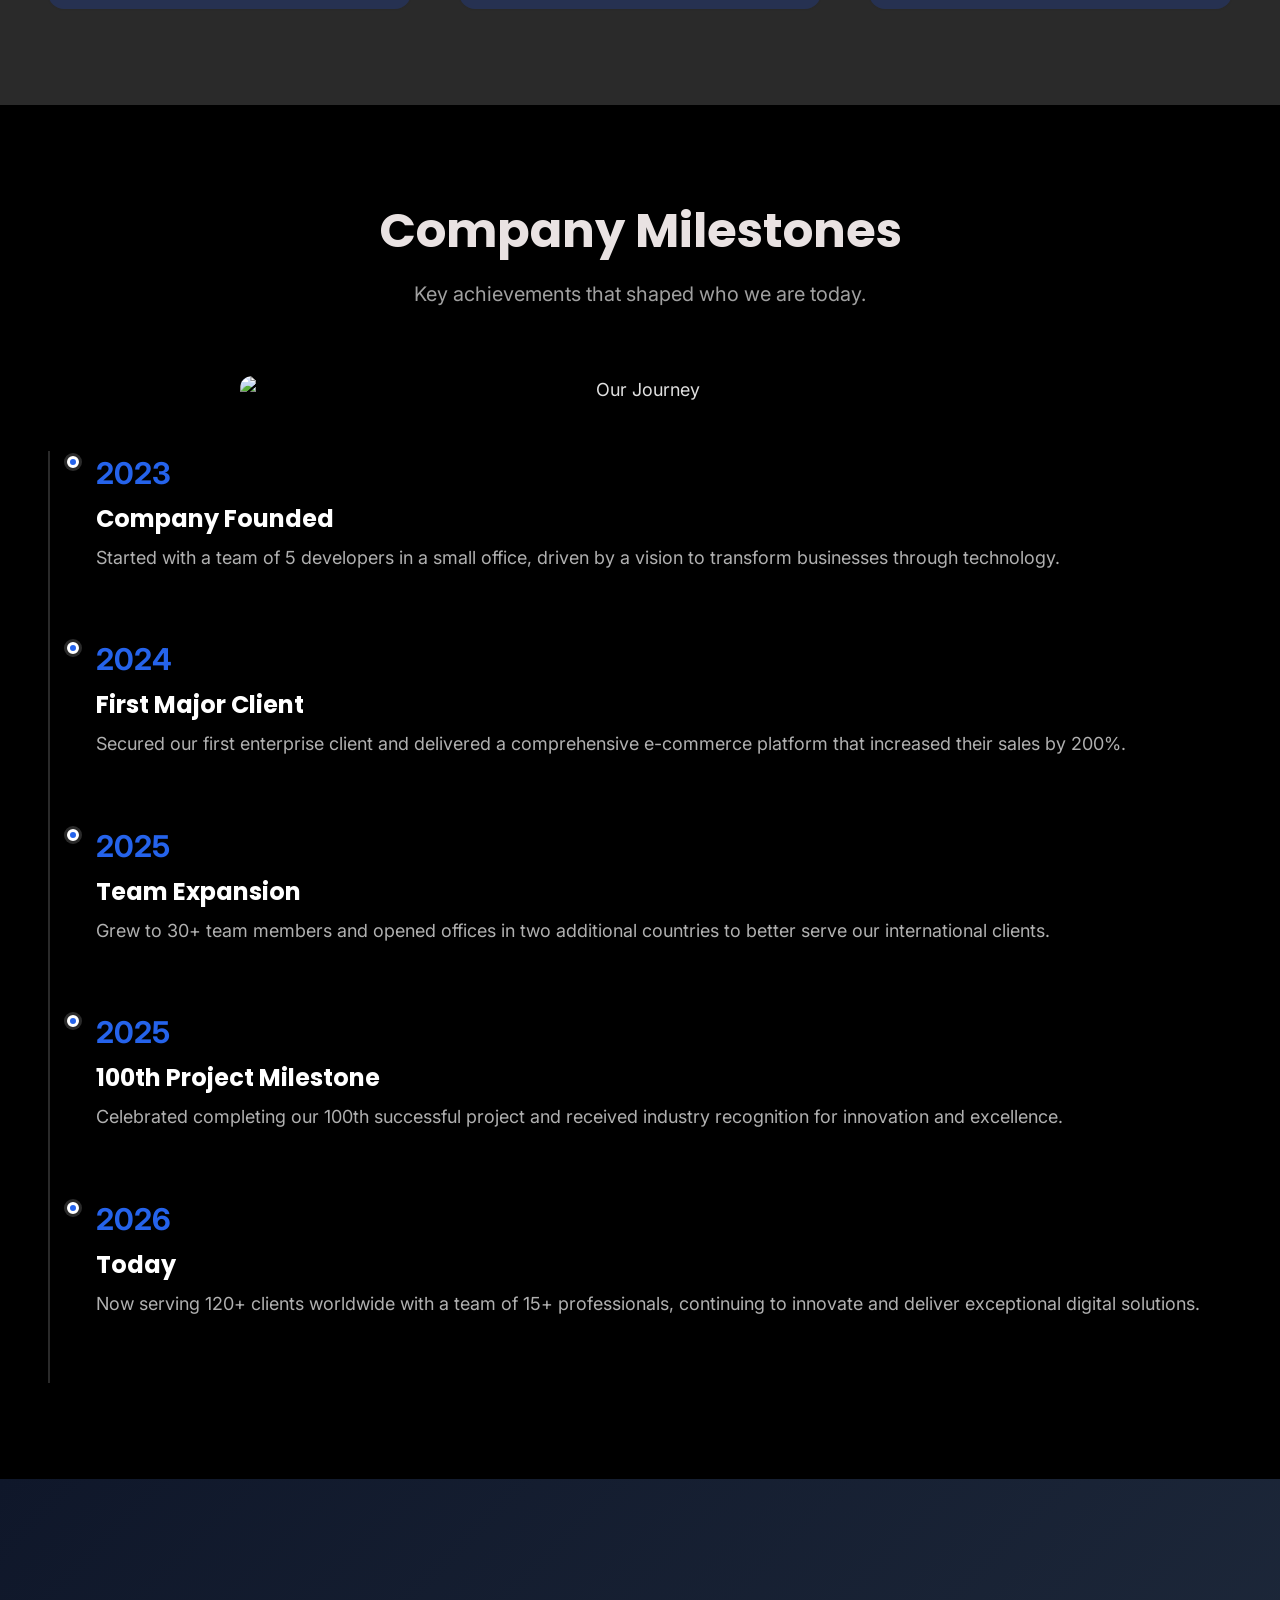
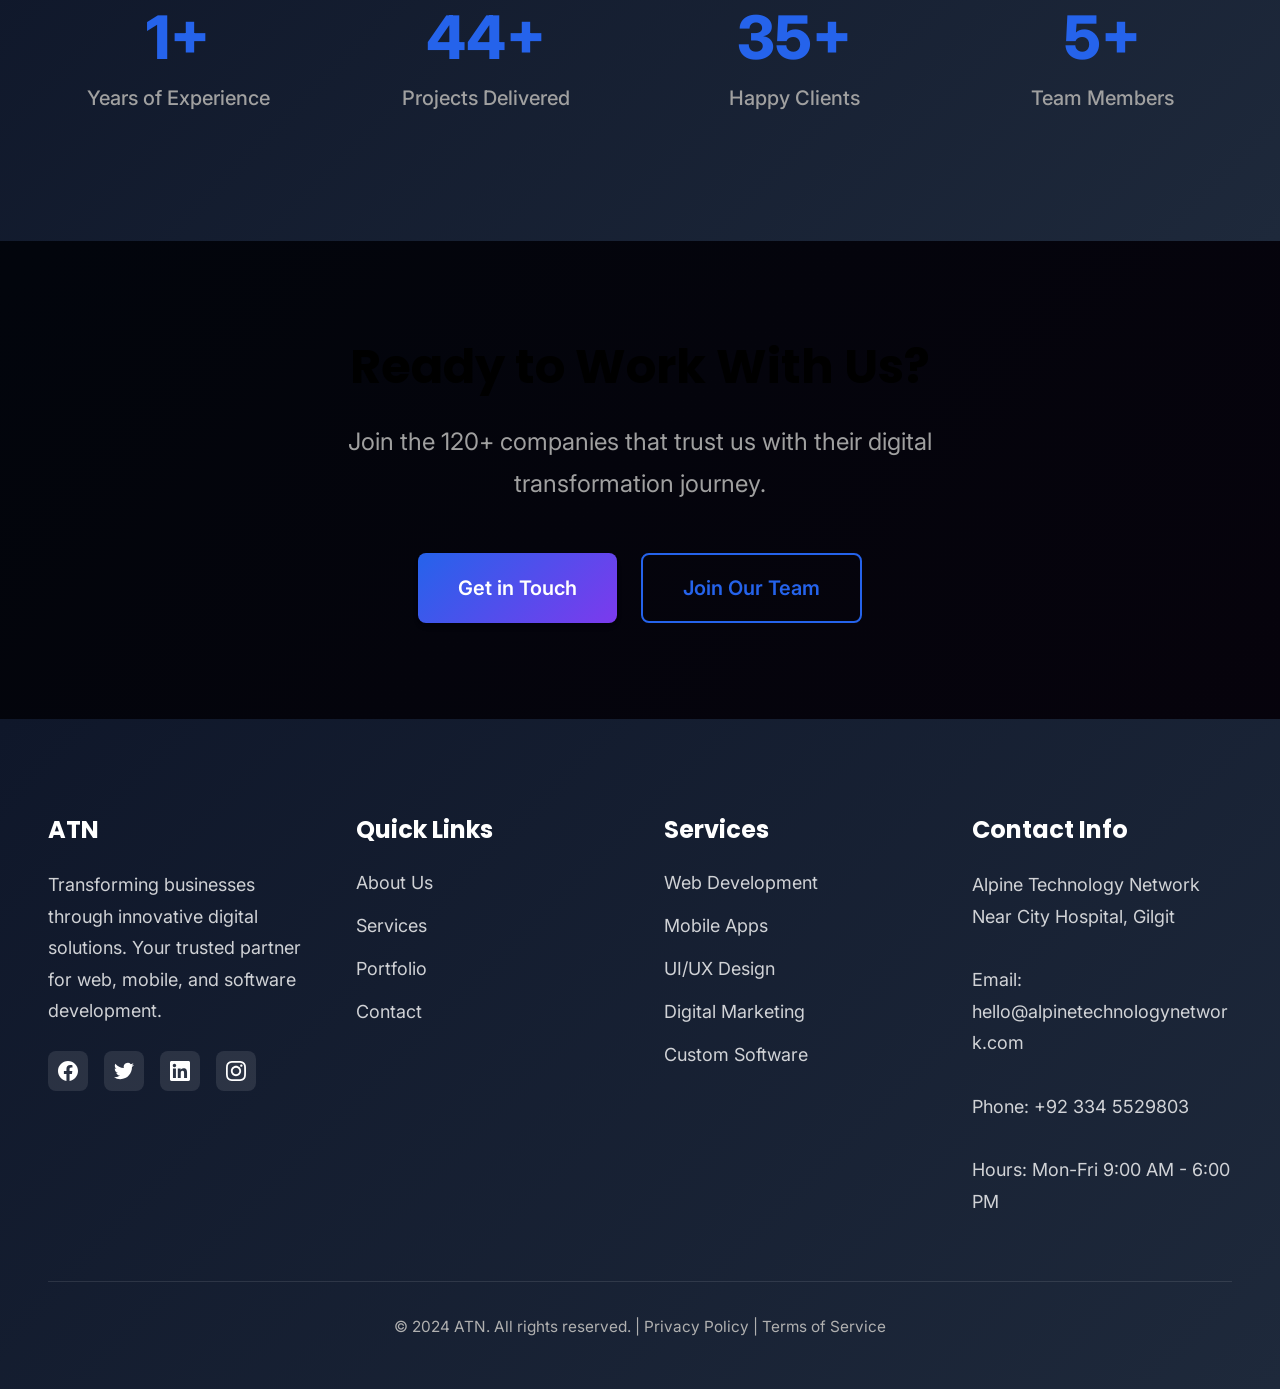
==== commit efbb8e6c: "Update team/board photos, About Us content, services images, and site-wide styling - Add real team/b" ====
--- a/about.html
+++ b/about.html
@@ -1,4 +1,4 @@
-<!DOCTYPE html>
+﻿<!DOCTYPE html>
 <html lang="en">
 <head>
     <meta charset="UTF-8">
@@ -35,7 +35,7 @@
     <header class="site-header">
         <div class="header-container">
             <a href="index.html" class="logo">
-                <img src="logo.jpeg" alt="ATN Logo" class="logo-image">
+                <img src="logo.png" alt="ATN Logo" class="logo-image">
                 <span>ATN</span>
             </a>
 
@@ -78,7 +78,6 @@
         <!-- Page Header -->
         <section class="page-header">
             <div class="container">
-                <span class="badge badge-light">About Us</span>
                 <h1>Transforming Ideas into Digital Reality</h1>
                 <p>We're a team of innovators, creators, and problem-solvers passionate about building exceptional digital experiences that make a difference.</p>
             </div>
@@ -89,24 +88,19 @@
             <div class="container">
                 <div class="company-story">
                     <div class="story-content">
-                        <span class="badge badge-primary">Our Story</span>
-                        <h2>Building the Future Since 2016</h2>
+                        <h2>Who We Are</h2>
                         <p class="lead">
-                            What started as a small team of passionate developers has grown into a leading IT solutions provider serving clients worldwide.
+                            Alpine Technology Network is a technology company dedicated to delivering modern software solutions, digital platforms, and professional IT services for businesses and organizations.
                         </p>
                         <p>
-                            Founded in 2016, ATN emerged from a simple vision: to help businesses harness the power of technology to achieve their goals. We believed that every business, regardless of size, deserved access to world-class digital solutions.
+                            We focus on developing efficient, scalable, and user-friendly systems that improve productivity, simplify operations, and support long-term business growth.
                         </p>
                         <p>
-                            Over the years, we've evolved from a startup working out of a garage to a full-service IT company with a team of 15+ professionals. We've delivered over 150 successful projects across various industries, from healthcare and finance to e-commerce and education.
+                            Our goal is to provide reliable and innovative technology solutions that help clients strengthen their digital presence, improve performance, and achieve success in an evolving digital world.
                         </p>
-                        <p>
-                            Today, we continue to push boundaries, embrace new technologies, and deliver solutions that not only meet but exceed our clients' expectations. Our commitment to excellence, innovation, and client satisfaction remains at the heart of everything we do.
-                        </p>
                     </div>
                     <div class="story-image">
-                        <img src="assets/images/hero/about-story.jpg" alt="Our Journey">
-                    </div>
+                        <img src="assets/images/hero/about-story.jpg" alt="Alpine Technology Network Team">
                 </div>
             </div>
         </section>
@@ -115,80 +109,61 @@
         <section class="section bg-light">
             <div class="container">
                 <div class="section-title">
-                    <span class="badge badge-primary">Our Purpose</span>
                     <h2>Mission & Vision</h2>
+                    <p class="subtitle">To become a globally recognized technology company known for innovation, quality, and trust. To lead digital transformation by creating smart, scalable, and impactful solutions for businesses worldwide. To empower communities and organizations through technology, enabling sustainable growth and success.</p>
+                </div>
+
+                <div class="journey-image-container">
+                    <img src="assets/images/hero/mission-vision.jpg" alt="Alpine Technology Network Team Meeting" class="journey-image">
+                </div>
+
+                <div class="values-grid">
+                    <div class="value-card value-card-dark">
+                        <h3>Mission</h3>
+                        <ul>
+                            <li>To deliver innovative and reliable technology solutions that empower businesses to grow and succeed in a digital world.</li>
+                            <li>To build scalable systems and data-driven platforms that improve efficiency, decision-making, and overall performance.</li>
+                            <li>To maintain excellence through continuous learning, creativity, and a strong commitment to client satisfaction.</li>
+                        </ul>
+                    </div>
+
+                    <div class="value-card value-card-dark">
+                        <h3>Vision</h3>
+                        <ul>
+                            <li>To become a globally recognized technology company known for innovation, quality, and trust.</li>
+                            <li>To lead digital transformation by creating smart, scalable, and impactful solutions for businesses worldwide.</li>
+                            <li>To empower communities and organizations through technology, enabling sustainable growth and success.</li>
+                        </ul>
+                    </div>
+                </div>
+            </div>
+        </section>
+
+        <!-- Our Philosophy -->
+        <section class="section bg-light">
+            <div class="container">
+                <div class="section-title">
+                    <h2>Our Philosophy</h2>
+                    <p class="subtitle">We believe in innovation, simplicity, and building solutions that create real impact. We value integrity, transparency, and long-term relationships with our clients and partners. We are committed to continuous learning, growth, and delivering excellence in everything we do.</p>
                 </div>
 
                 <div class="values-grid">
                     <div class="value-card">
-                        <div class="value-icon">🎯</div>
-                        <h3>Our Mission</h3>
-                        <p>To empower businesses with innovative digital solutions that drive growth, enhance efficiency, and create exceptional user experiences. We strive to be a trusted partner in our clients' digital transformation journey.</p>
-                    </div>
-
+                        <p>We believe in innovation, simplicity, and building solutions that create real impact.</p>
+                    </div>
                     <div class="value-card">
-                        <div class="value-icon">🚀</div>
-                        <h3>Our Vision</h3>
-                        <p>To be the leading IT solutions provider recognized globally for innovation, quality, and client satisfaction. We envision a future where technology seamlessly enhances every aspect of business operations.</p>
-                    </div>
-                </div>
-            </div>
-        </section>
-
-        <!-- Core Values -->
-        <section class="section">
-            <div class="container">
-                <div class="section-title">
-                    <span class="badge badge-primary">What We Stand For</span>
-                    <h2>Our Core Values</h2>
-                    <p class="subtitle">These principles guide every decision we make and every solution we create.</p>
-                </div>
-
-                <div class="values-grid">
-                    <div class="value-card reveal">
-                        <div class="value-icon">💡</div>
-                        <h3>Innovation</h3>
-                        <p>We constantly explore new technologies and methodologies to deliver cutting-edge solutions that keep our clients ahead of the curve.</p>
-                    </div>
-
-                    <div class="value-card reveal">
-                        <div class="value-icon">⭐</div>
-                        <h3>Excellence</h3>
-                        <p>We're committed to delivering exceptional quality in every project, ensuring our solutions meet the highest standards of performance and reliability.</p>
-                    </div>
-
-                    <div class="value-card reveal">
-                        <div class="value-icon">🤝</div>
-                        <h3>Collaboration</h3>
-                        <p>We believe in building strong partnerships with our clients, working together to understand their needs and achieve their goals.</p>
-                    </div>
-
-                    <div class="value-card reveal">
-                        <div class="value-icon">🎨</div>
-                        <h3>Creativity</h3>
-                        <p>We approach every challenge with fresh perspectives and creative thinking to develop unique solutions tailored to each client.</p>
-                    </div>
-
-                    <div class="value-card reveal">
-                        <div class="value-icon">🔒</div>
-                        <h3>Integrity</h3>
-                        <p>We conduct business with honesty, transparency, and ethical practices, building trust through our actions and commitments.</p>
-                    </div>
-
-                    <div class="value-card reveal">
-                        <div class="value-icon">📈</div>
-                        <h3>Growth</h3>
-                        <p>We invest in continuous learning and development, staying current with industry trends to provide the best solutions for our clients.</p>
-                    </div>
-                </div>
-            </div>
-        </section>
-
+                        <p>We value integrity, transparency, and long-term relationships with our clients and partners.</p>
+                    </div>
+                    <div class="value-card">
+                        <p>We are committed to continuous learning, growth, and delivering excellence in everything we do.</p>
+                    </div>
+                </div>
+            </div>
+        </section>
         <!-- Company Milestones -->
         <section class="section">
             <div class="container">
                 <div class="section-title">
-                    <span class="badge badge-primary">Our Journey</span>
                     <h2>Company Milestones</h2>
                     <p class="subtitle">Key achievements that shaped who we are today.</p>
                 </div>
@@ -199,7 +174,7 @@
 
                 <div class="timeline">
                     <div class="timeline-item">
-                        <div class="timeline-year">2016</div>
+                        <div class="timeline-year">2023</div>
                         <div class="timeline-content">
                             <h3>Company Founded</h3>
                             <p>Started with a team of 5 developers in a small office, driven by a vision to transform businesses through technology.</p>
@@ -207,7 +182,7 @@
                     </div>
 
                     <div class="timeline-item">
-                        <div class="timeline-year">2018</div>
+                        <div class="timeline-year">2024</div>
                         <div class="timeline-content">
                             <h3>First Major Client</h3>
                             <p>Secured our first enterprise client and delivered a comprehensive e-commerce platform that increased their sales by 200%.</p>
@@ -215,7 +190,7 @@
                     </div>
 
                     <div class="timeline-item">
-                        <div class="timeline-year">2020</div>
+                        <div class="timeline-year">2025</div>
                         <div class="timeline-content">
                             <h3>Team Expansion</h3>
                             <p>Grew to 30+ team members and opened offices in two additional countries to better serve our international clients.</p>
@@ -223,7 +198,7 @@
                     </div>
 
                     <div class="timeline-item">
-                        <div class="timeline-year">2022</div>
+                        <div class="timeline-year">2025</div>
                         <div class="timeline-content">
                             <h3>100th Project Milestone</h3>
                             <p>Celebrated completing our 100th successful project and received industry recognition for innovation and excellence.</p>
@@ -231,7 +206,7 @@
                     </div>
 
                     <div class="timeline-item">
-                        <div class="timeline-year">2024</div>
+                        <div class="timeline-year">2026</div>
                         <div class="timeline-content">
                             <h3>Today</h3>
                             <p>Now serving 120+ clients worldwide with a team of 15+ professionals, continuing to innovate and deliver exceptional digital solutions.</p>
@@ -246,8 +221,8 @@
             <div class="container">
                 <div class="stats-grid">
                     <div class="stat-card">
-                        <div class="stat-number text-white" data-target="8">8+</div>
-                        <div class="stat-label text-white">Years of Excellence</div>
+                        <div class="stat-number text-white" data-target="4">4+</div>
+                        <div class="stat-label text-white">Years of Experience</div>
                     </div>
                     <div class="stat-card">
                         <div class="stat-number text-white" data-target="150">150+</div>
@@ -258,7 +233,7 @@
                         <div class="stat-label text-white">Happy Clients</div>
                     </div>
                     <div class="stat-card">
-                        <div class="stat-number text-white" data-target="50">50+</div>
+                        <div class="stat-number text-white" data-target="20">20+</div>
                         <div class="stat-label text-white">Team Members</div>
                     </div>
                 </div>
@@ -329,7 +304,7 @@
                     <h3>Contact Info</h3>
                     <div class="footer-links">
                         <p>Alpine Technology Network<br>Near City Hospital, Gilgit</p>
-                        <p>Email: info@atn.com</p>
+                        <p>Email: hello@alpinetechnologynetwork.com</p>
                         <p>Phone: +92 334 5529803</p>
                         <p>Hours: Mon-Fri 9:00 AM - 6:00 PM</p>
                     </div>
--- a/assets/css/main.css
+++ b/assets/css/main.css
@@ -233,7 +233,7 @@
 .lead {
   font-size: var(--font-xl);
   font-weight: var(--font-medium);
-  color: var(--dark-gray);
+  color: #b0b0b0;
 }
 
 .small-text {
--- a/assets/css/components.css
+++ b/assets/css/components.css
@@ -11,9 +11,9 @@
   top: 0;
   left: 0;
   right: 0;
-  background-color: #000000;
-  border-bottom: 1px solid #2a2a2a;
-  box-shadow: 0 2px 10px rgba(255, 255, 255, 0.05);
+  background-color: #ffffff;
+  border-bottom: 1px solid #e5e7eb;
+  box-shadow: 0 2px 10px rgba(0, 0, 0, 0.08);
   z-index: var(--z-sticky);
   transition: all var(--transition-base);
 }
@@ -38,6 +38,11 @@
   left: var(--spacing-md);
 }
 
+.nav-menu ul li:last-child {
+  position: absolute;
+  right: var(--spacing-md);
+}
+
 /* Logo */
 .logo {
   display: flex;
@@ -46,7 +51,7 @@
   font-size: 1.75rem;
   font-weight: var(--font-bold);
   font-family: var(--font-heading);
-  color: #ffffff;
+  color: #0869af;
   text-decoration: none;
   transition: all var(--transition-base);
 }
@@ -62,6 +67,13 @@
   border-radius: 4px;
 }
 
+.logo span {
+  display: flex;
+  align-items: center;
+  line-height: 1;
+  padding-top: 10px;
+}
+
 /* Navigation Menu - Desktop */
 .nav-menu {
   display: none;
@@ -83,7 +95,7 @@
 .nav-menu a {
   font-size: var(--font-base);
   font-weight: var(--font-medium);
-  color: #e0e0e0;
+  color: #1a1a1a;
   transition: color var(--transition-base);
   position: relative;
 }
@@ -130,7 +142,7 @@
   display: block;
   width: 25px;
   height: 3px;
-  background-color: #ffffff;
+  background-color: #1a1a1a;
   margin: 5px 0;
   transition: all var(--transition-base);
   border-radius: var(--radius-sm);
@@ -506,45 +518,33 @@
   overflow: hidden;
   border-radius: var(--radius-xl);
   box-shadow: var(--shadow-md);
-  transition: all var(--transition-base);
-}
-
-.project-card:hover {
-  box-shadow: var(--shadow-2xl);
-  transform: translateY(-8px);
+  display: flex;
+  flex-direction: column;
+  background: #0a0a0a;
 }
 
 .project-image {
   width: 100%;
   height: 280px;
   object-fit: cover;
-  transition: transform var(--transition-slow);
-}
-
-.project-card:hover .project-image {
-  transform: scale(1.05);
+  display: block;
 }
 
 .project-overlay {
-  position: absolute;
-  bottom: 0;
-  left: 0;
-  right: 0;
-  background: linear-gradient(to top, rgba(15, 23, 42, 0.95), transparent);
+  position: static;
+  background: #0a0a0a;
   padding: var(--spacing-lg);
   color: var(--white);
-  transform: translateY(20px);
-  transition: transform var(--transition-base);
-}
-
-.project-card:hover .project-overlay {
-  transform: translateY(0);
 }
 
 .project-overlay h3 {
   color: var(--white);
   font-size: var(--font-xl);
   margin-bottom: var(--spacing-xs);
+}
+
+.project-overlay p {
+  color: #b0b0b0;
 }
 
 .project-tech {
@@ -1063,7 +1063,7 @@
 
 .section-title h2 {
   font-size: var(--font-4xl);
-  color: var(--dark-bg);
+  color: #e9e2e2;
   margin-bottom: var(--spacing-sm);
 }
 
@@ -1108,24 +1108,27 @@
 .talent-network-grid {
   display: grid;
   grid-template-columns: repeat(auto-fit, minmax(250px, 1fr));
-  gap: var(--spacing-lg);
+  row-gap: 100px;
+  column-gap: var(--spacing-lg);
   align-items: stretch;
 }
 
 .talent-card,
 .talent-discover-card {
-  background-color: #0a0a0a;
-  border: 1px solid #2a2a2a;
-  border-radius: 16px;
-  padding: var(--spacing-xl);
+  background: linear-gradient(180deg, #2b2b2b 0%, #161616 100%);
+  border: 1px solid #c9a35c;
+  border-radius: 100px 100px 20px 20px;
+  padding: 95px var(--spacing-lg) var(--spacing-xl);
   transition: all var(--transition-normal);
   height: 100%;
+  position: relative;
+  overflow: visible;
 }
 
 .talent-card:hover {
   transform: translateY(-5px);
-  border-color: #3a3a3a;
-  box-shadow: 0 8px 24px rgba(16, 185, 129, 0.1);
+  border-color: #e0be7f;
+  box-shadow: 0 8px 24px rgba(201, 163, 92, 0.2);
 }
 
 .talent-card-inner,
@@ -1138,18 +1141,16 @@
 }
 
 .talent-image {
-  width: 180px;
-  height: 180px;
+  position: absolute;
+  top: -75px;
+  left: 50%;
+  transform: translateX(-50%);
+  width: 150px;
+  height: 150px;
   border-radius: 50%;
   object-fit: cover;
-  margin-bottom: var(--spacing-lg);
-  filter: grayscale(100%);
-  transition: filter var(--transition-normal);
-  border: 3px solid #2a2a2a;
-}
-
-.talent-card:hover .talent-image {
-  filter: grayscale(0%);
+  border: 3px solid #c9a35c;
+  z-index: 2;
 }
 
 .talent-card h3 {
@@ -1244,7 +1245,8 @@
   }
 
   .talent-image {
-    width: 150px;
-    height: 150px;
+    width: 110px;
+    height: 110px;
+    top: -55px;
   }
 }
--- a/assets/css/pages.css
+++ b/assets/css/pages.css
@@ -41,7 +41,7 @@
   position: relative;
   padding: 8rem 0 4rem;
   background: linear-gradient(rgba(0, 0, 0, 0.7), rgba(0, 0, 0, 0.8)),
-              url('https://tse2.mm.bing.net/th/id/OIP.TlQqLKZVXmdIAvfUFQkPzgHaEM?pid=Api&P=0&h=220') center/cover no-repeat;
+              url('../images/hero/hero-bg.jpg') center/cover no-repeat;
   overflow: hidden;
   margin-top: 70px;
 }
@@ -143,13 +143,13 @@
 .check-list {
   list-style: none;
   margin: var(--spacing-lg) auto;
-  max-width: 500px;
+  max-width: 400px;
   text-align: left;
 }
 
 .check-list li {
   padding: 0.5rem 0;
-  color: var(--dark-gray);
+  color: #b0b0b0;
   font-size: var(--font-base);
 }
 
@@ -277,16 +277,32 @@
 
 .value-card {
   padding: var(--spacing-xl);
-  background: var(--white);
+  background: #263151;
   border-radius: var(--radius-lg);
   box-shadow: var(--shadow-sm);
   text-align: center;
   transition: all var(--transition-base);
+}
+
+.value-card h3,
+.value-card p,
+.value-card li {
+  color: var(--white);
 }
 
 .value-card:hover {
   box-shadow: var(--shadow-xl);
   transform: translateY(-5px);
+}
+
+.value-card-dark {
+  background: #263151;
+}
+
+.value-card-dark h3,
+.value-card-dark p,
+.value-card-dark li {
+  color: var(--white);
 }
 
 .value-icon {
@@ -401,7 +417,7 @@
   padding: 0.75rem 0;
   padding-left: 2rem;
   position: relative;
-  color: var(--dark-gray);
+  color: #b0b0b0;
 }
 
 .service-features li::before {
@@ -760,7 +776,7 @@
 }
 
 .contact-form {
-  background: var(--white);
+  background: #1a1818;
   padding: var(--spacing-2xl);
   border-radius: var(--radius-xl);
   box-shadow: var(--shadow-lg);
@@ -769,6 +785,36 @@
 .contact-info-cards {
   display: grid;
   gap: var(--spacing-lg);
+}
+
+.contact-info-list {
+  display: flex;
+  flex-direction: column;
+  gap: var(--spacing-lg);
+  margin-bottom: var(--spacing-xl);
+}
+
+.contact-info-row {
+  display: flex;
+  align-items: center;
+  gap: var(--spacing-md);
+}
+
+.contact-info-row p {
+  margin: 0;
+}
+
+.contact-info-row .contact-icon {
+  width: 44px;
+  height: 44px;
+  min-width: 44px;
+  border-radius: 50%;
+}
+
+.contact-info-divider {
+  border: none;
+  border-top: 1px solid var(--light-gray);
+  margin: var(--spacing-xl) 0;
 }
 
 .contact-info-card {
--- a/assets/css/responsive.css
+++ b/assets/css/responsive.css
@@ -807,12 +807,13 @@
   }
 
   .talent-card {
-    padding: var(--spacing-md);
+    padding-top: 70px;
   }
 
   .talent-image {
-    width: 120px;
-    height: 120px;
+    width: 95px;
+    height: 95px;
+    top: -48px;
   }
 
   .talent-skills {
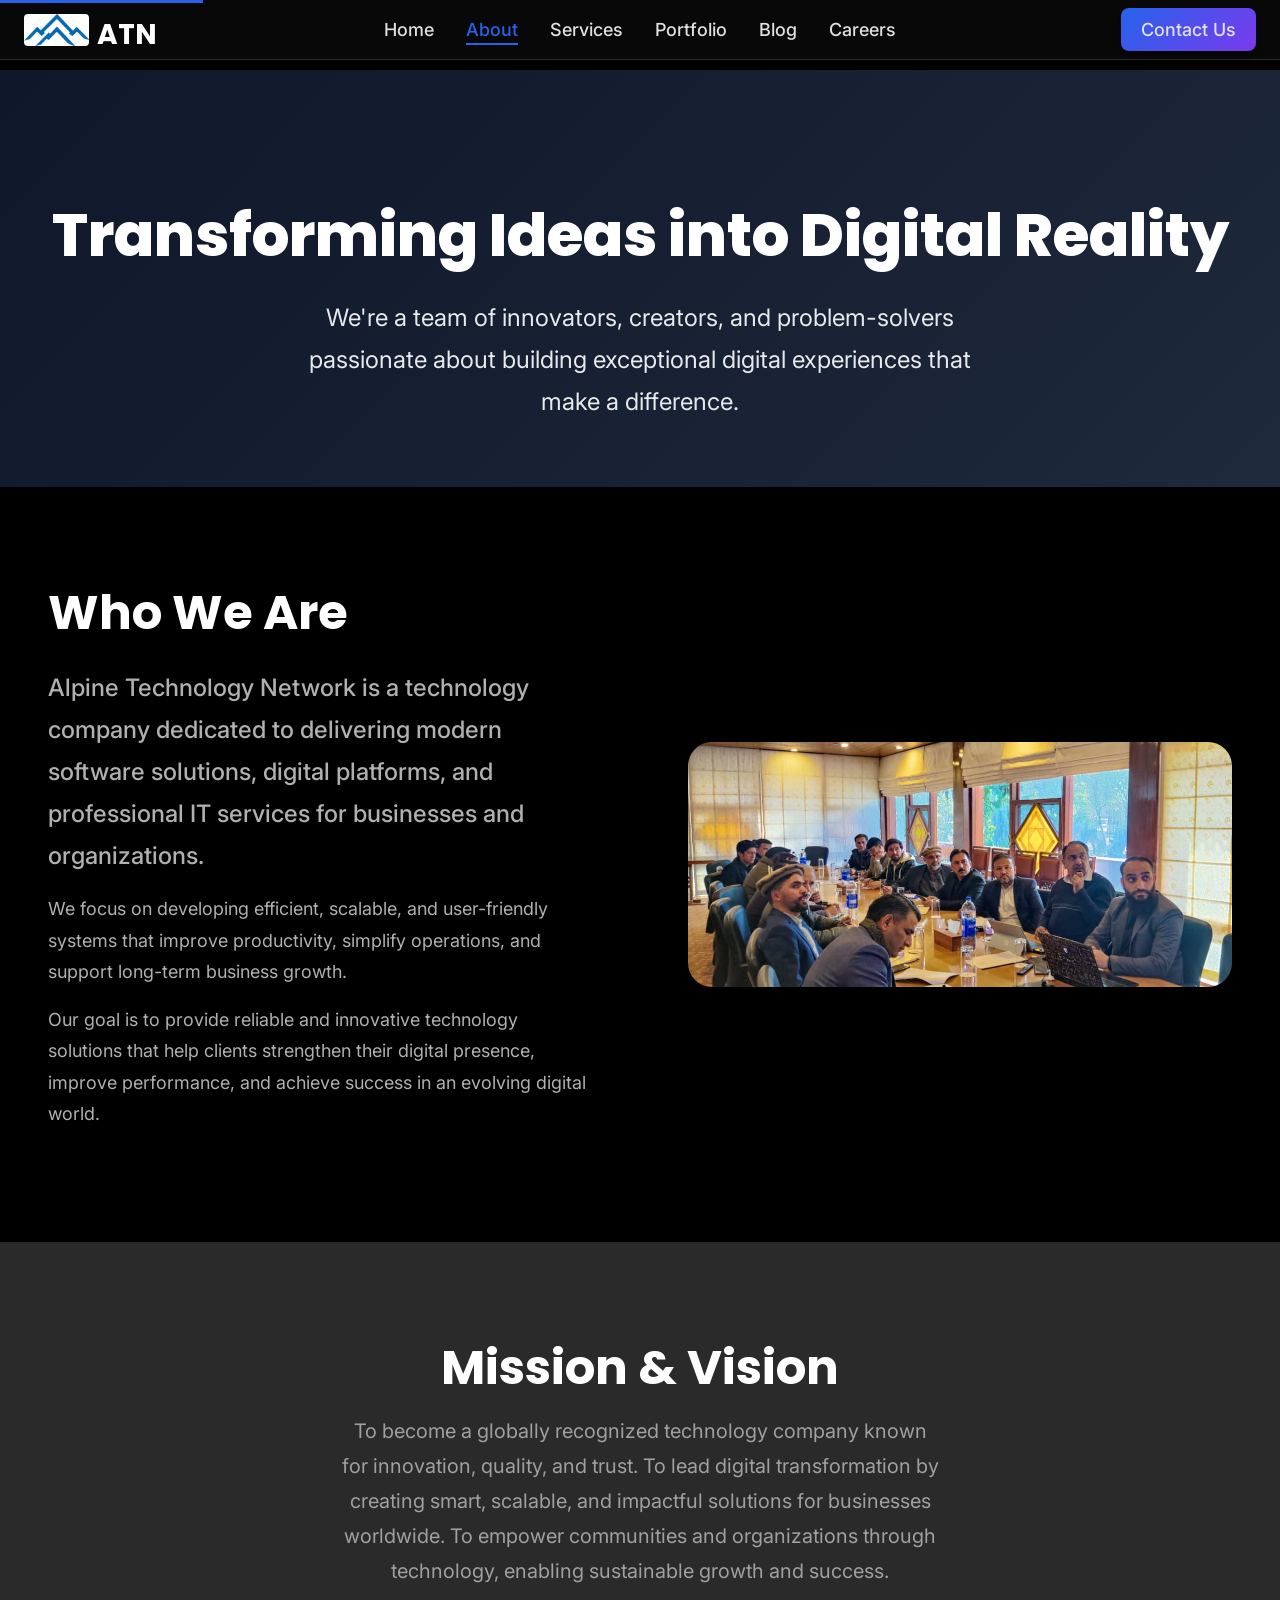
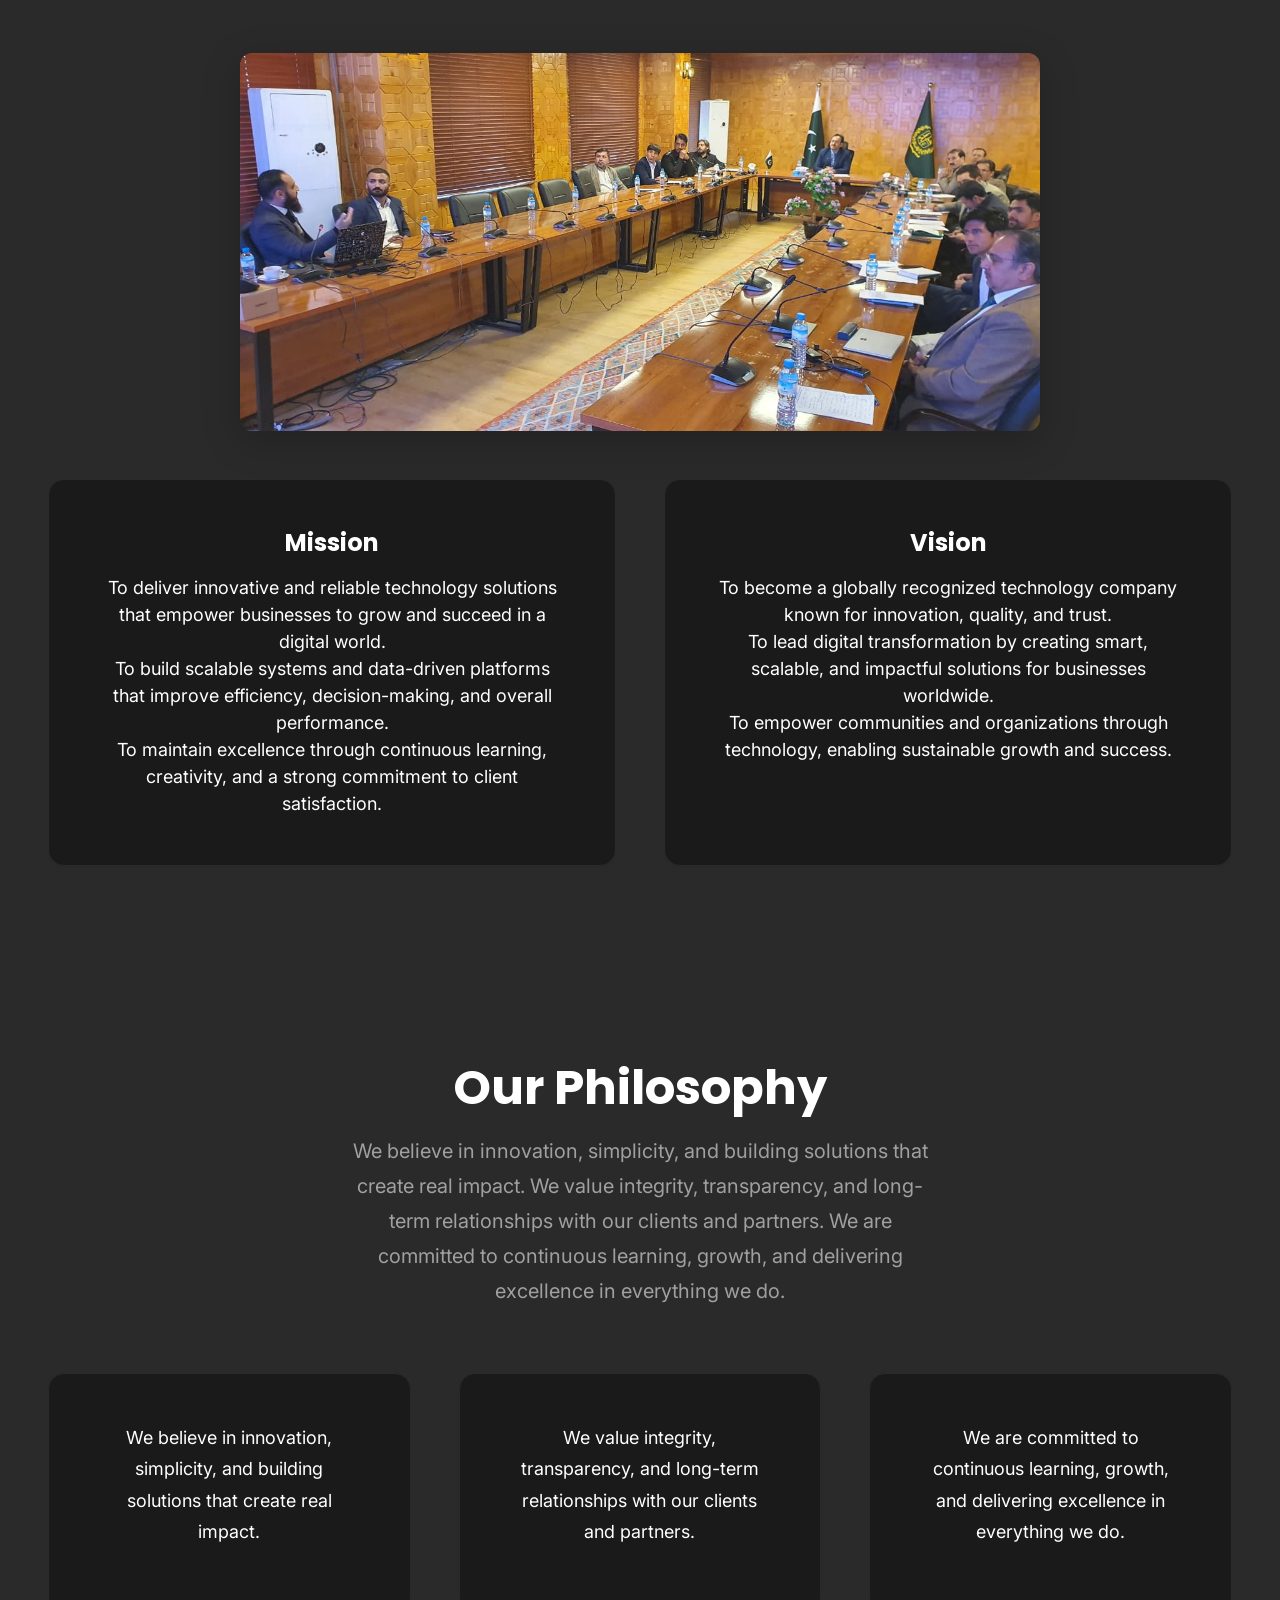
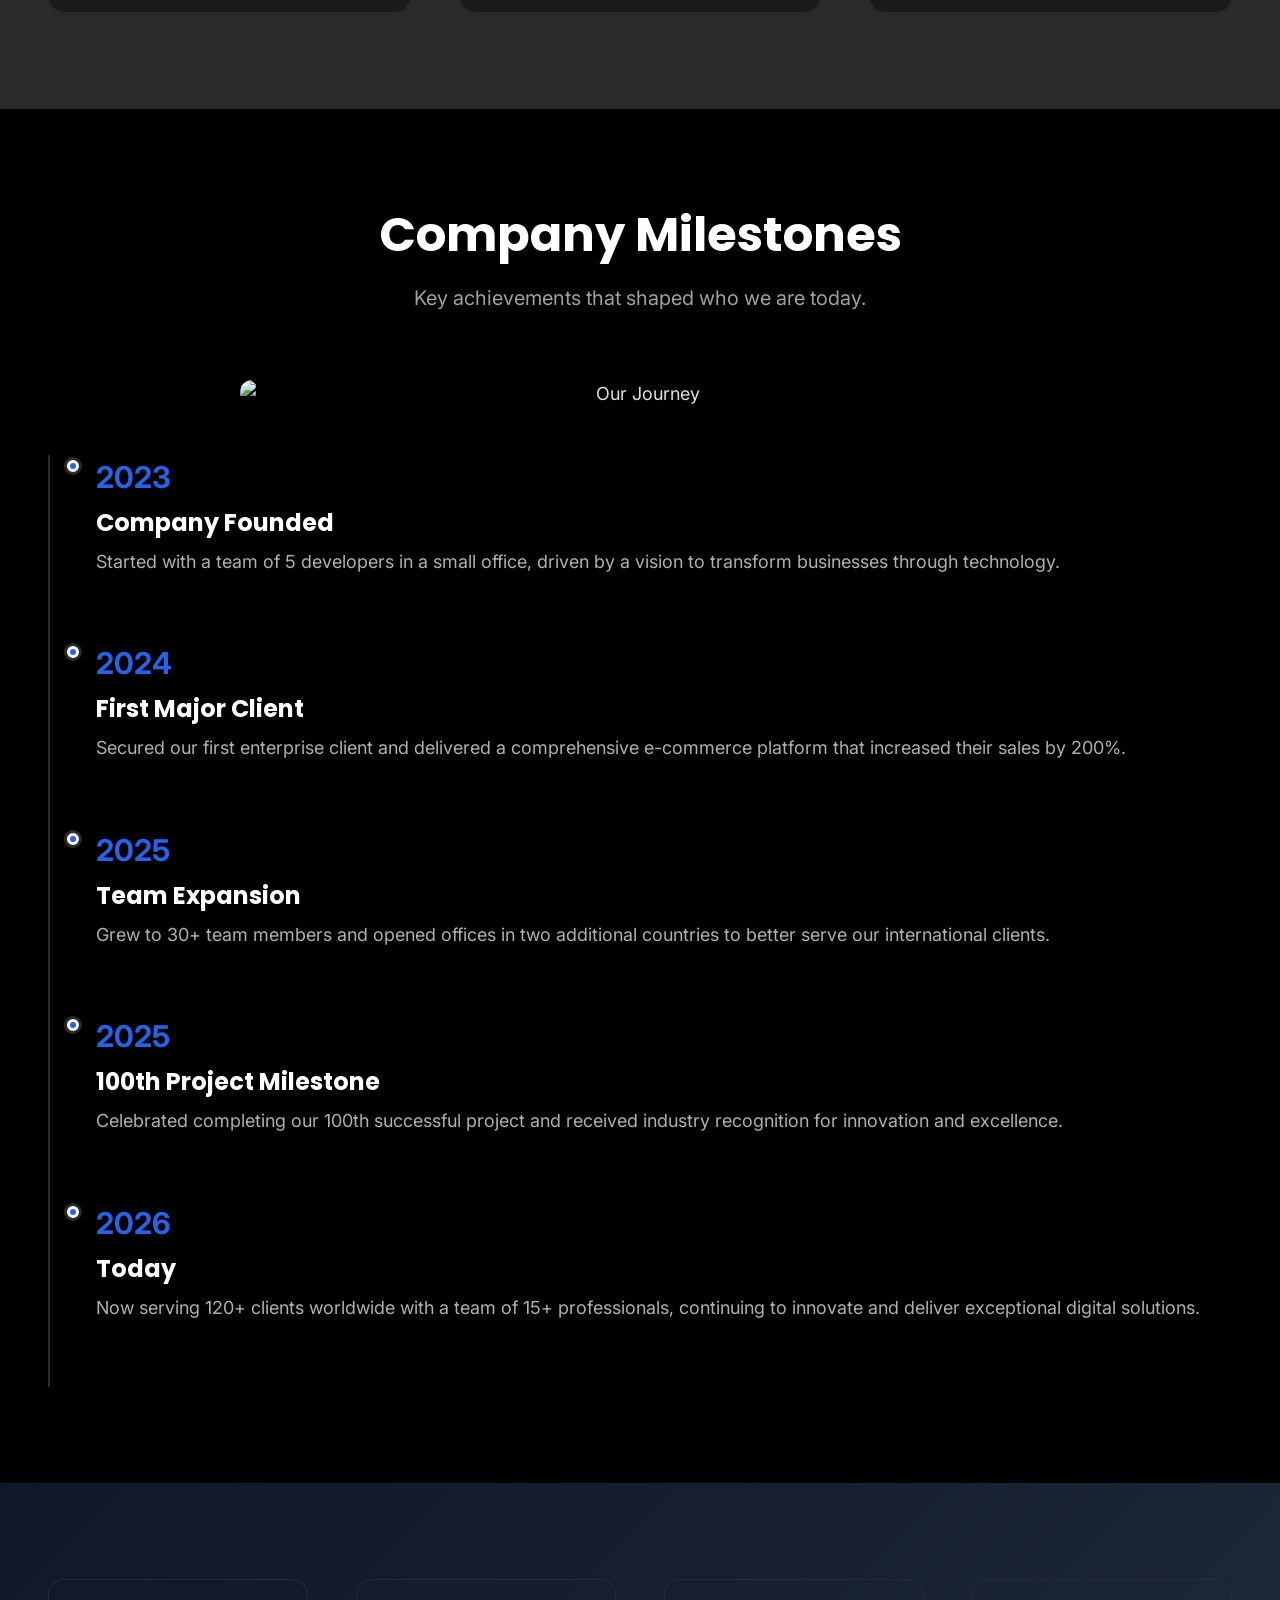
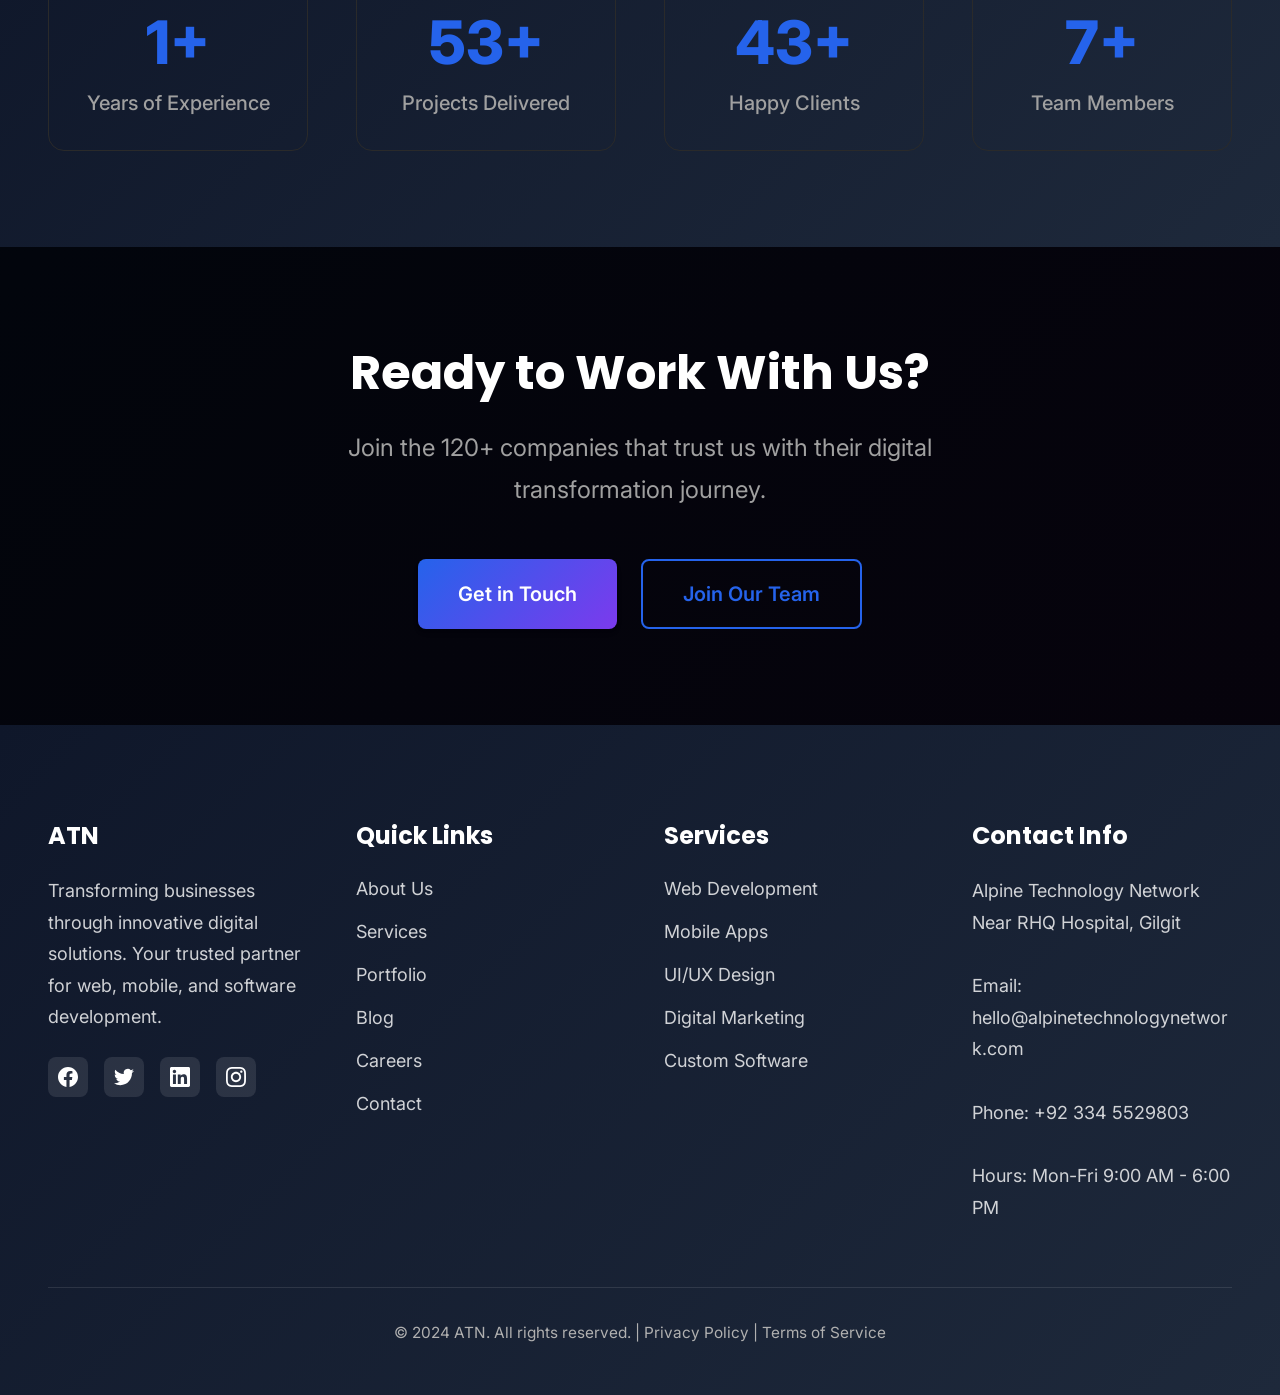
==== commit 703176b2: "Site-wide UI professionalism pass: dark theme consistency, fix encoding bugs, nav gaps, dead CSS - R" ====
--- a/about.html
+++ b/about.html
@@ -45,6 +45,8 @@
                     <li><a href="about.html">About</a></li>
                     <li><a href="services.html">Services</a></li>
                     <li><a href="portfolio.html">Portfolio</a></li>
+                    <li><a href="blog.html">Blog</a></li>
+                    <li><a href="careers.html">Careers</a></li>
                     <li><a href="contact.html" class="btn btn-primary btn-sm">Contact Us</a></li>
                 </ul>
             </nav>
@@ -101,6 +103,7 @@
                     </div>
                     <div class="story-image">
                         <img src="assets/images/hero/about-story.jpg" alt="Alpine Technology Network Team">
+                    </div>
                 </div>
             </div>
         </section>
@@ -285,6 +288,8 @@
                         <a href="about.html">About Us</a>
                         <a href="services.html">Services</a>
                         <a href="portfolio.html">Portfolio</a>
+                        <a href="blog.html">Blog</a>
+                        <a href="careers.html">Careers</a>
                         <a href="contact.html">Contact</a>
                     </div>
                 </div>
@@ -303,7 +308,7 @@
                 <div class="footer-section">
                     <h3>Contact Info</h3>
                     <div class="footer-links">
-                        <p>Alpine Technology Network<br>Near City Hospital, Gilgit</p>
+                        <p>Alpine Technology Network<br>Near RHQ Hospital, Gilgit</p>
                         <p>Email: hello@alpinetechnologynetwork.com</p>
                         <p>Phone: +92 334 5529803</p>
                         <p>Hours: Mon-Fri 9:00 AM - 6:00 PM</p>
--- a/assets/css/main.css
+++ b/assets/css/main.css
@@ -91,6 +91,7 @@
   /* Transitions */
   --transition-fast: 150ms ease-in-out;
   --transition-base: 300ms ease-in-out;
+  --transition-normal: 300ms ease-in-out;
   --transition-slow: 500ms ease-in-out;
 
   /* Z-index Scale */
@@ -579,10 +580,11 @@
 /* Badge */
 .badge {
   display: inline-block;
-  padding: 0.25rem 0.75rem;
+  padding: 0.25rem 0.875rem;
   font-size: var(--font-sm);
-  font-weight: var(--font-medium);
+  font-weight: var(--font-semibold);
   border-radius: var(--radius-full);
+  line-height: 1;
   background-color: var(--primary-color);
   color: var(--white);
 }
--- a/assets/css/components.css
+++ b/assets/css/components.css
@@ -11,9 +11,11 @@
   top: 0;
   left: 0;
   right: 0;
-  background-color: #ffffff;
-  border-bottom: 1px solid #e5e7eb;
-  box-shadow: 0 2px 10px rgba(0, 0, 0, 0.08);
+  background-color: rgba(10, 10, 10, 0.85);
+  backdrop-filter: blur(10px);
+  -webkit-backdrop-filter: blur(10px);
+  border-bottom: 1px solid var(--light-gray);
+  box-shadow: none;
   z-index: var(--z-sticky);
   transition: all var(--transition-base);
 }
@@ -51,7 +53,7 @@
   font-size: 1.75rem;
   font-weight: var(--font-bold);
   font-family: var(--font-heading);
-  color: #0869af;
+  color: var(--white);
   text-decoration: none;
   transition: all var(--transition-base);
 }
@@ -95,7 +97,7 @@
 .nav-menu a {
   font-size: var(--font-base);
   font-weight: var(--font-medium);
-  color: #1a1a1a;
+  color: #e0e0e0;
   transition: color var(--transition-base);
   position: relative;
 }
@@ -142,7 +144,7 @@
   display: block;
   width: 25px;
   height: 3px;
-  background-color: #1a1a1a;
+  background-color: #e0e0e0;
   margin: 5px 0;
   transition: all var(--transition-base);
   border-radius: var(--radius-sm);
@@ -566,7 +568,8 @@
 
 /* Blog Card */
 .blog-card {
-  background-color: var(--white);
+  background-color: var(--dark-gray);
+  border: 1px solid var(--light-gray);
   border-radius: var(--radius-lg);
   overflow: hidden;
   box-shadow: var(--shadow-sm);
@@ -595,16 +598,27 @@
 
 .blog-meta {
   display: flex;
+  flex-wrap: wrap;
   gap: var(--spacing-md);
   font-size: var(--font-sm);
   color: var(--medium-gray);
   margin-bottom: var(--spacing-sm);
 }
 
+.blog-meta span {
+  display: inline-flex;
+  align-items: center;
+  gap: 0.35rem;
+}
+
+.blog-meta svg {
+  flex-shrink: 0;
+}
+
 .blog-card h3 {
   font-size: var(--font-xl);
   margin-bottom: var(--spacing-sm);
-  color: var(--dark-bg);
+  color: var(--white);
 }
 
 .blog-excerpt {
@@ -630,7 +644,8 @@
 /* Team Member Card */
 .team-card {
   text-align: center;
-  background-color: var(--white);
+  background-color: var(--dark-gray);
+  border: 1px solid var(--light-gray);
   border-radius: var(--radius-lg);
   padding: var(--spacing-lg);
   box-shadow: var(--shadow-sm);
@@ -659,7 +674,7 @@
 .team-card h3 {
   font-size: var(--font-xl);
   margin-bottom: 0.25rem;
-  color: var(--dark-bg);
+  color: var(--white);
 }
 
 .team-role {
@@ -799,7 +814,7 @@
   border-radius: var(--radius-md);
   cursor: pointer;
   transition: all var(--transition-base);
-  color: var(--dark-gray);
+  color: #e0e0e0;
   font-weight: var(--font-medium);
 }
 
@@ -865,7 +880,9 @@
   right: 2rem;
   min-width: 300px;
   padding: 1rem 1.5rem;
-  background-color: var(--white);
+  background-color: var(--dark-gray);
+  border: 1px solid var(--light-gray);
+  color: #e0e0e0;
   border-radius: var(--radius-lg);
   box-shadow: var(--shadow-xl);
   z-index: var(--z-tooltip);
@@ -883,15 +900,6 @@
 /* ============================================
    BADGES & TAGS
    ============================================ */
-.badge {
-  display: inline-block;
-  padding: 0.25rem 0.875rem;
-  font-size: var(--font-sm);
-  font-weight: var(--font-semibold);
-  border-radius: var(--radius-full);
-  line-height: 1;
-}
-
 .badge-primary {
   background-color: var(--primary-color);
   color: var(--white);
@@ -919,7 +927,8 @@
 .stat-card {
   text-align: center;
   padding: var(--spacing-xl);
-  background-color: var(--white);
+  background-color: var(--dark-gray);
+  border: 1px solid var(--light-gray);
   border-radius: var(--radius-lg);
   box-shadow: var(--shadow-sm);
 }
@@ -987,7 +996,9 @@
 }
 
 .modal-content {
-  background-color: var(--white);
+  background-color: var(--dark-gray);
+  border: 1px solid var(--light-gray);
+  color: #e0e0e0;
   border-radius: var(--radius-lg);
   padding: var(--spacing-xl);
   max-width: 500px;
@@ -1020,7 +1031,7 @@
 }
 
 .modal-close:hover {
-  color: var(--dark-bg);
+  color: var(--white);
 }
 
 /* ============================================
@@ -1049,7 +1060,7 @@
 }
 
 .breadcrumbs .current {
-  color: var(--dark-bg);
+  color: var(--white);
   font-weight: var(--font-medium);
 }
 
@@ -1063,7 +1074,7 @@
 
 .section-title h2 {
   font-size: var(--font-4xl);
-  color: #e9e2e2;
+  color: var(--white);
   margin-bottom: var(--spacing-sm);
 }
 
@@ -1084,8 +1095,9 @@
    ============================================ */
 .talent-network-header {
   display: flex;
-  justify-content: space-between;
-  align-items: flex-start;
+  justify-content: center;
+  align-items: center;
+  text-align: center;
   margin-bottom: var(--spacing-2xl);
   gap: var(--spacing-lg);
 }
--- a/assets/css/pages.css
+++ b/assets/css/pages.css
@@ -209,7 +209,7 @@
 .cta-content h2 {
   font-size: var(--font-4xl);
   margin-bottom: var(--spacing-md);
-  color: var(--dark-bg);
+  color: var(--white);
 }
 
 .cta-content p {
@@ -277,7 +277,8 @@
 
 .value-card {
   padding: var(--spacing-xl);
-  background: #263151;
+  background: var(--dark-gray);
+  border: 1px solid var(--light-gray);
   border-radius: var(--radius-lg);
   box-shadow: var(--shadow-sm);
   text-align: center;
@@ -296,7 +297,7 @@
 }
 
 .value-card-dark {
-  background: #263151;
+  background: var(--dark-gray);
 }
 
 .value-card-dark h3,
@@ -489,11 +490,11 @@
 
 .filter-btn {
   padding: 0.75rem 1.5rem;
-  background-color: var(--white);
+  background-color: var(--dark-gray);
   border: 2px solid var(--light-gray);
   border-radius: var(--radius-md);
   font-weight: var(--font-medium);
-  color: var(--dark-gray);
+  color: #e0e0e0;
   cursor: pointer;
   transition: all var(--transition-base);
 }
@@ -702,7 +703,8 @@
 
 .benefit-card {
   padding: var(--spacing-xl);
-  background: var(--white);
+  background: var(--dark-gray);
+  border: 1px solid var(--light-gray);
   border-radius: var(--radius-lg);
   box-shadow: var(--shadow-sm);
   text-align: center;
@@ -712,12 +714,12 @@
   width: 60px;
   height: 60px;
   margin: 0 auto var(--spacing-md);
-  background: linear-gradient(135deg, rgba(37, 99, 235, 0.1), rgba(124, 58, 237, 0.1));
+  background: linear-gradient(135deg, rgba(37, 99, 235, 0.15), rgba(124, 58, 237, 0.15));
   border-radius: var(--radius-lg);
   display: flex;
   align-items: center;
   justify-content: center;
-  font-size: 1.75rem;
+  color: var(--primary-light);
 }
 
 .jobs-list {
@@ -727,7 +729,7 @@
 
 .job-card {
   padding: var(--spacing-xl);
-  background: var(--white);
+  background: var(--dark-gray);
   border: 2px solid var(--light-gray);
   border-radius: var(--radius-lg);
   transition: all var(--transition-base);
@@ -749,7 +751,7 @@
 .job-title {
   font-size: var(--font-2xl);
   font-weight: var(--font-bold);
-  color: var(--dark-bg);
+  color: var(--white);
   margin-bottom: 0.5rem;
 }
 
@@ -757,13 +759,24 @@
   display: flex;
   gap: var(--spacing-md);
   flex-wrap: wrap;
+  align-items: center;
   color: var(--medium-gray);
   font-size: var(--font-sm);
 }
 
+.job-info span {
+  display: inline-flex;
+  align-items: center;
+  gap: 0.375rem;
+}
+
+.job-info svg {
+  flex-shrink: 0;
+}
+
 .job-description {
   margin: var(--spacing-md) 0;
-  color: var(--dark-gray);
+  color: #b0b0b0;
 }
 
 /* ============================================
@@ -776,7 +789,7 @@
 }
 
 .contact-form {
-  background: #1a1818;
+  background: var(--dark-gray);
   padding: var(--spacing-2xl);
   border-radius: var(--radius-xl);
   box-shadow: var(--shadow-lg);
@@ -819,7 +832,8 @@
 
 .contact-info-card {
   padding: var(--spacing-xl);
-  background: var(--white);
+  background: var(--dark-gray);
+  border: 1px solid var(--light-gray);
   border-radius: var(--radius-lg);
   box-shadow: var(--shadow-sm);
   display: flex;
@@ -843,7 +857,7 @@
 .contact-info-card h3 {
   font-size: var(--font-lg);
   margin-bottom: 0.5rem;
-  color: var(--dark-bg);
+  color: var(--white);
 }
 
 .contact-info-card p {
@@ -851,17 +865,63 @@
   font-size: var(--font-sm);
 }
 
-.map-container {
+.map-card {
   margin-top: var(--spacing-2xl);
+  background: var(--dark-gray);
+  border: 1px solid var(--light-gray);
   border-radius: var(--radius-xl);
   overflow: hidden;
   box-shadow: var(--shadow-lg);
 }
 
+.map-card-header {
+  display: flex;
+  align-items: center;
+  justify-content: space-between;
+  flex-wrap: wrap;
+  gap: var(--spacing-md);
+  padding: var(--spacing-lg) var(--spacing-xl);
+}
+
+.map-card-info {
+  display: flex;
+  align-items: center;
+  gap: var(--spacing-md);
+}
+
+.map-card-icon {
+  width: 44px;
+  height: 44px;
+  min-width: 44px;
+  border-radius: 50%;
+  background: var(--gradient-primary);
+  color: var(--white);
+  display: flex;
+  align-items: center;
+  justify-content: center;
+}
+
+.map-card-info h3 {
+  font-size: var(--font-lg);
+  margin-bottom: 0.25rem;
+  color: var(--white);
+}
+
+.map-card-info p {
+  margin: 0;
+  color: var(--medium-gray);
+  font-size: var(--font-sm);
+}
+
+.map-container {
+  overflow: hidden;
+}
+
 .map-container iframe {
   width: 100%;
   height: 450px;
   border: none;
+  display: block;
 }
 
 /* ============================================
--- a/assets/css/responsive.css
+++ b/assets/css/responsive.css
@@ -476,6 +476,11 @@
 
   .map-container iframe {
     height: 300px;
+  }
+
+  .map-card-header {
+    flex-direction: column;
+    align-items: flex-start;
   }
 
   /* Footer */
@@ -551,6 +556,40 @@
 
   .pb-xl, .py-xl {
     padding-bottom: var(--spacing-lg) !important;
+  }
+
+  /* Talent Network Mobile */
+  .talent-network-header {
+    flex-direction: column;
+    align-items: flex-start;
+    gap: var(--spacing-md);
+  }
+
+  .talent-network-title h2 {
+    font-size: var(--font-2xl);
+  }
+
+  .talent-network-grid {
+    grid-template-columns: 1fr;
+  }
+
+  .talent-card {
+    padding-top: 70px;
+  }
+
+  .talent-image {
+    width: 95px;
+    height: 95px;
+    top: -48px;
+  }
+
+  .talent-skills {
+    gap: 0.5rem;
+  }
+
+  .skill-tag {
+    font-size: 0.75rem;
+    padding: 4px 10px;
   }
 
 }
@@ -791,40 +830,6 @@
     border-width: 3px;
   }
 
-  /* Talent Network Mobile */
-  .talent-network-header {
-    flex-direction: column;
-    align-items: flex-start;
-    gap: var(--spacing-md);
-  }
-
-  .talent-network-title h2 {
-    font-size: var(--font-2xl);
-  }
-
-  .talent-network-grid {
-    grid-template-columns: 1fr;
-  }
-
-  .talent-card {
-    padding-top: 70px;
-  }
-
-  .talent-image {
-    width: 95px;
-    height: 95px;
-    top: -48px;
-  }
-
-  .talent-skills {
-    gap: 0.5rem;
-  }
-
-  .skill-tag {
-    font-size: 0.75rem;
-    padding: 4px 10px;
-  }
-
 }
 
 /* ============================================
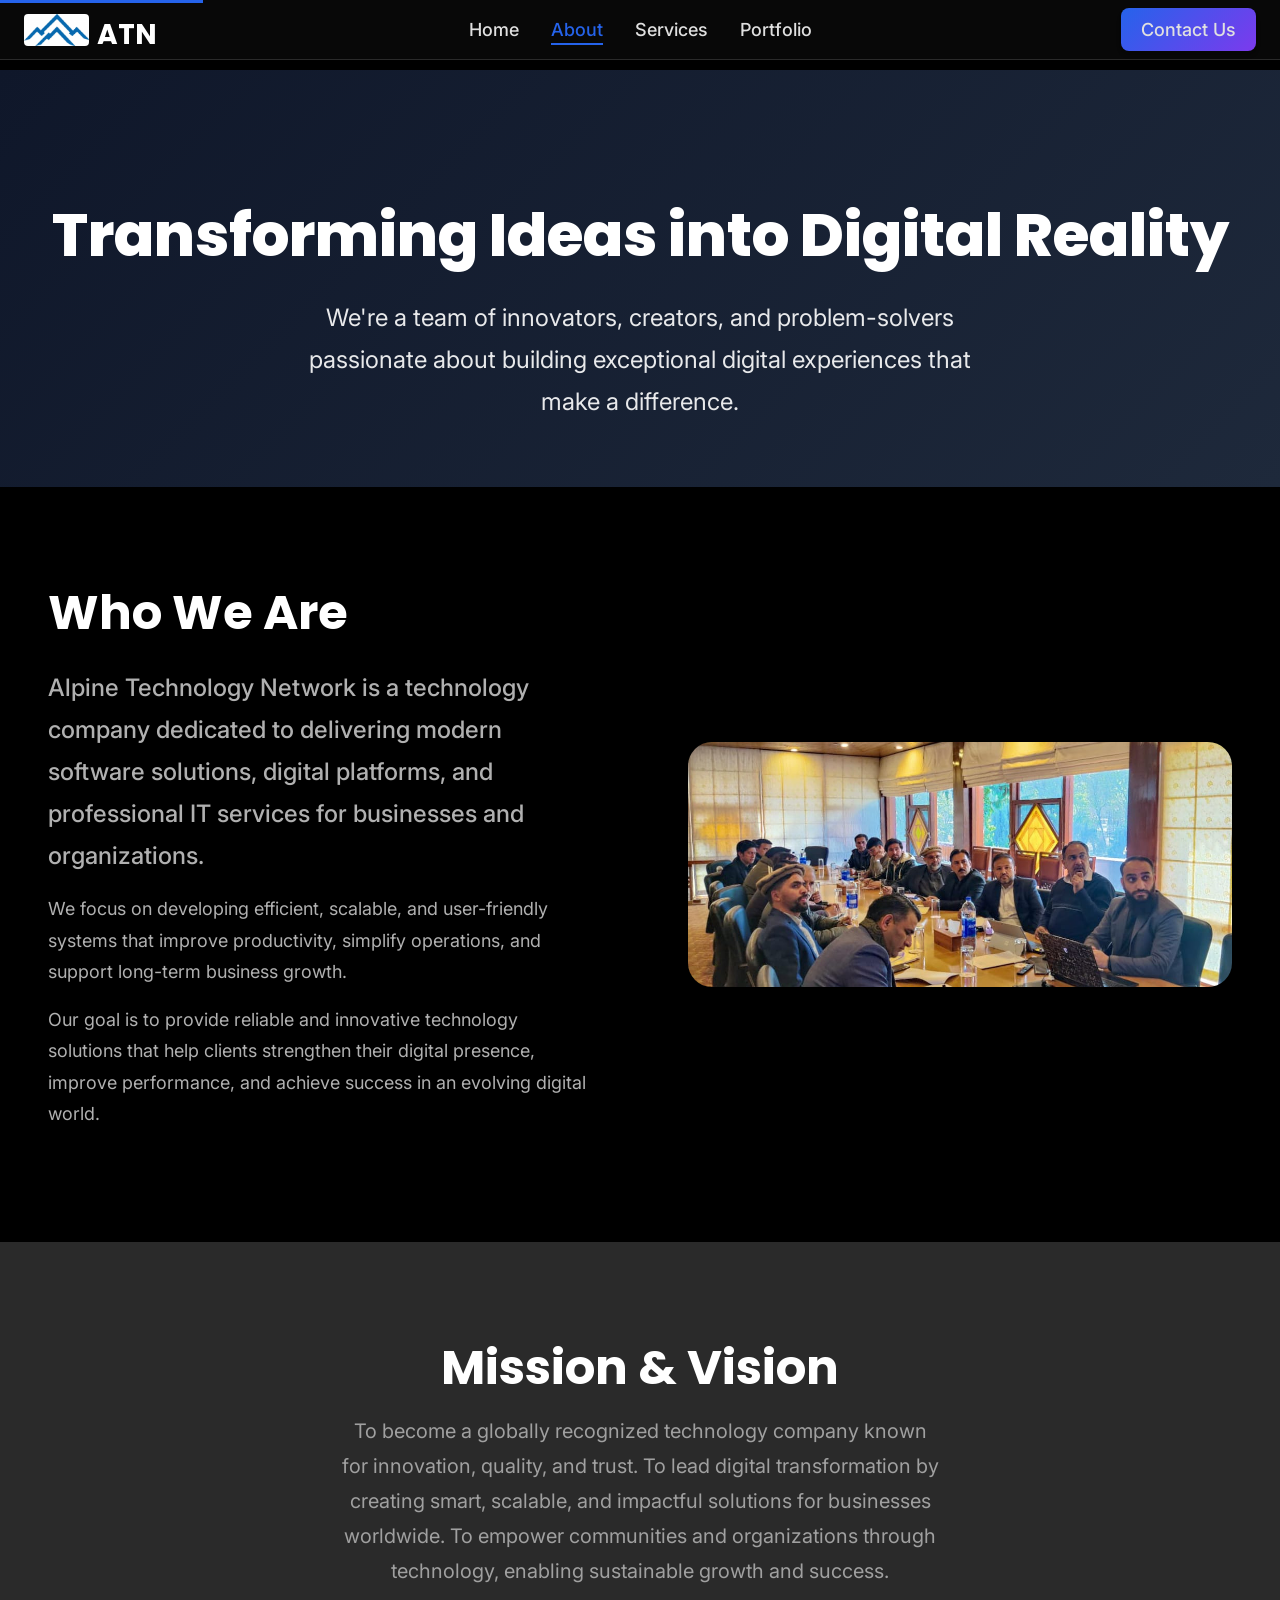
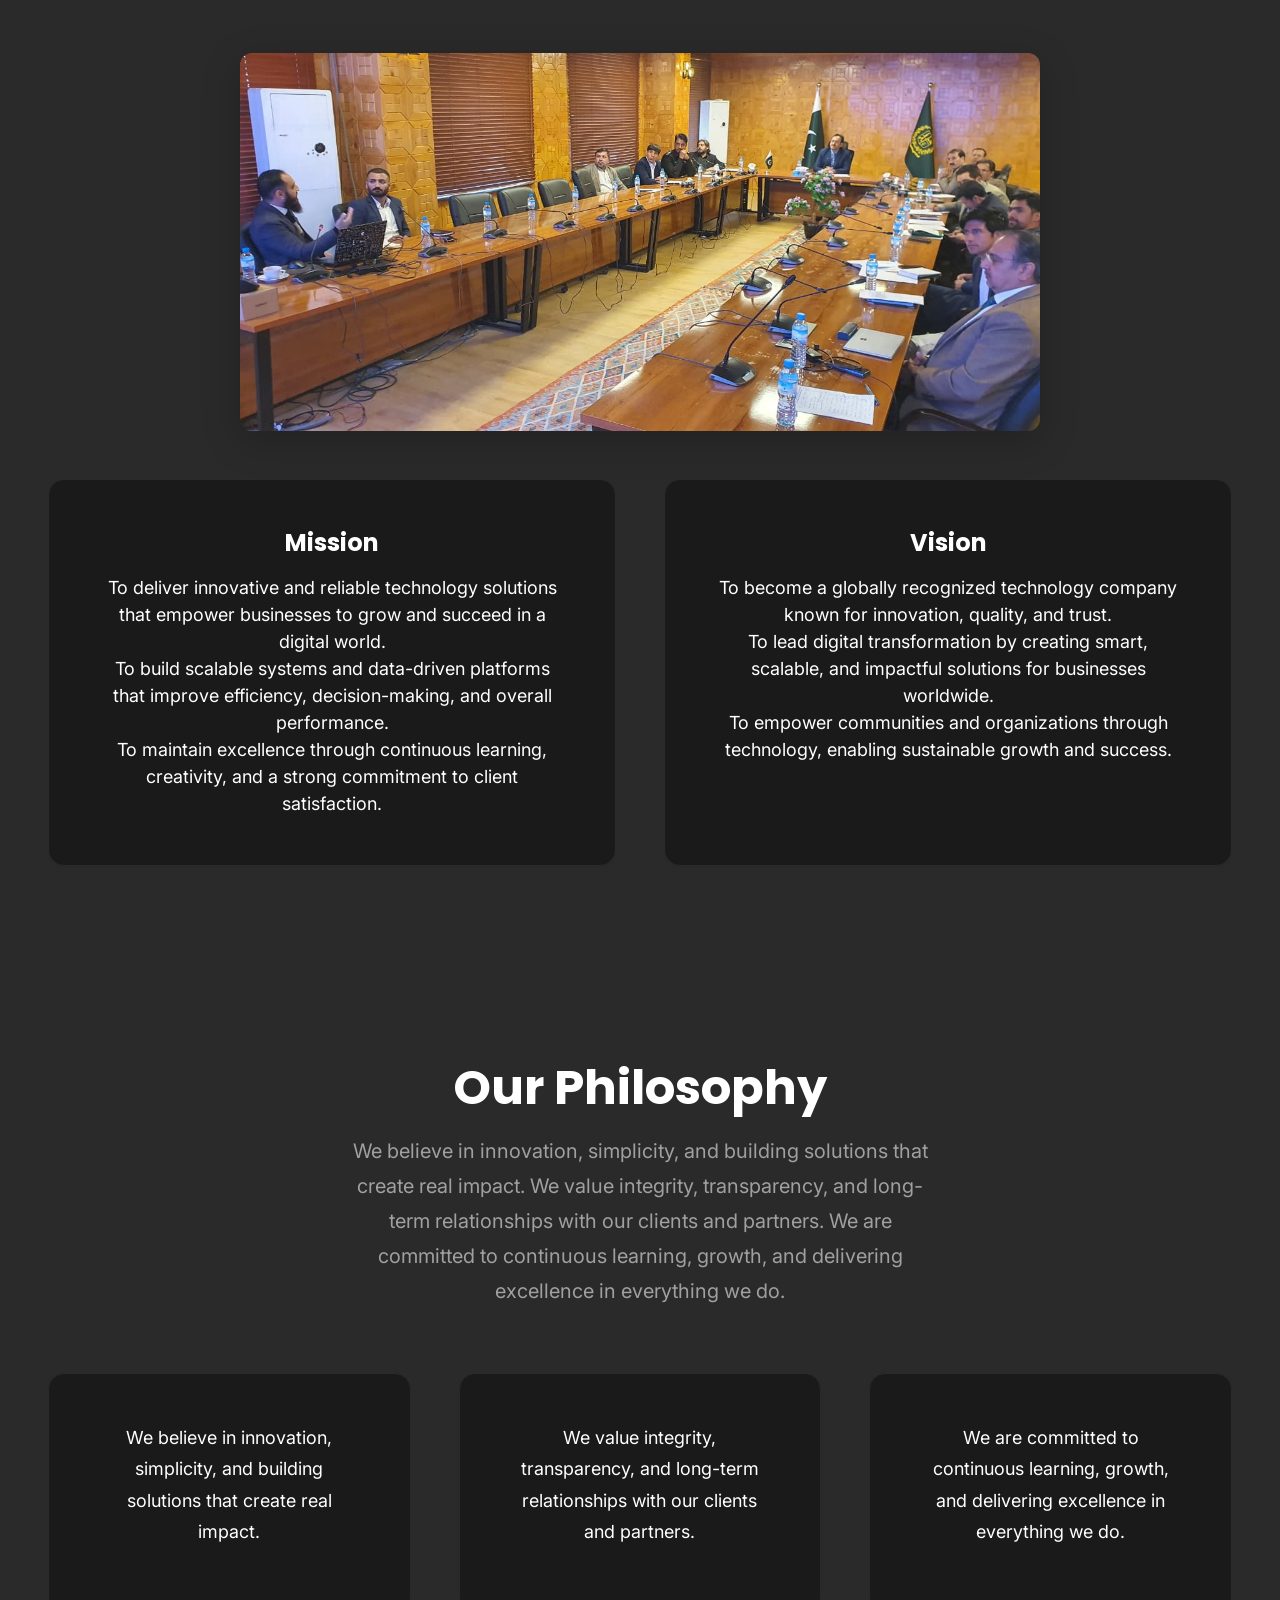
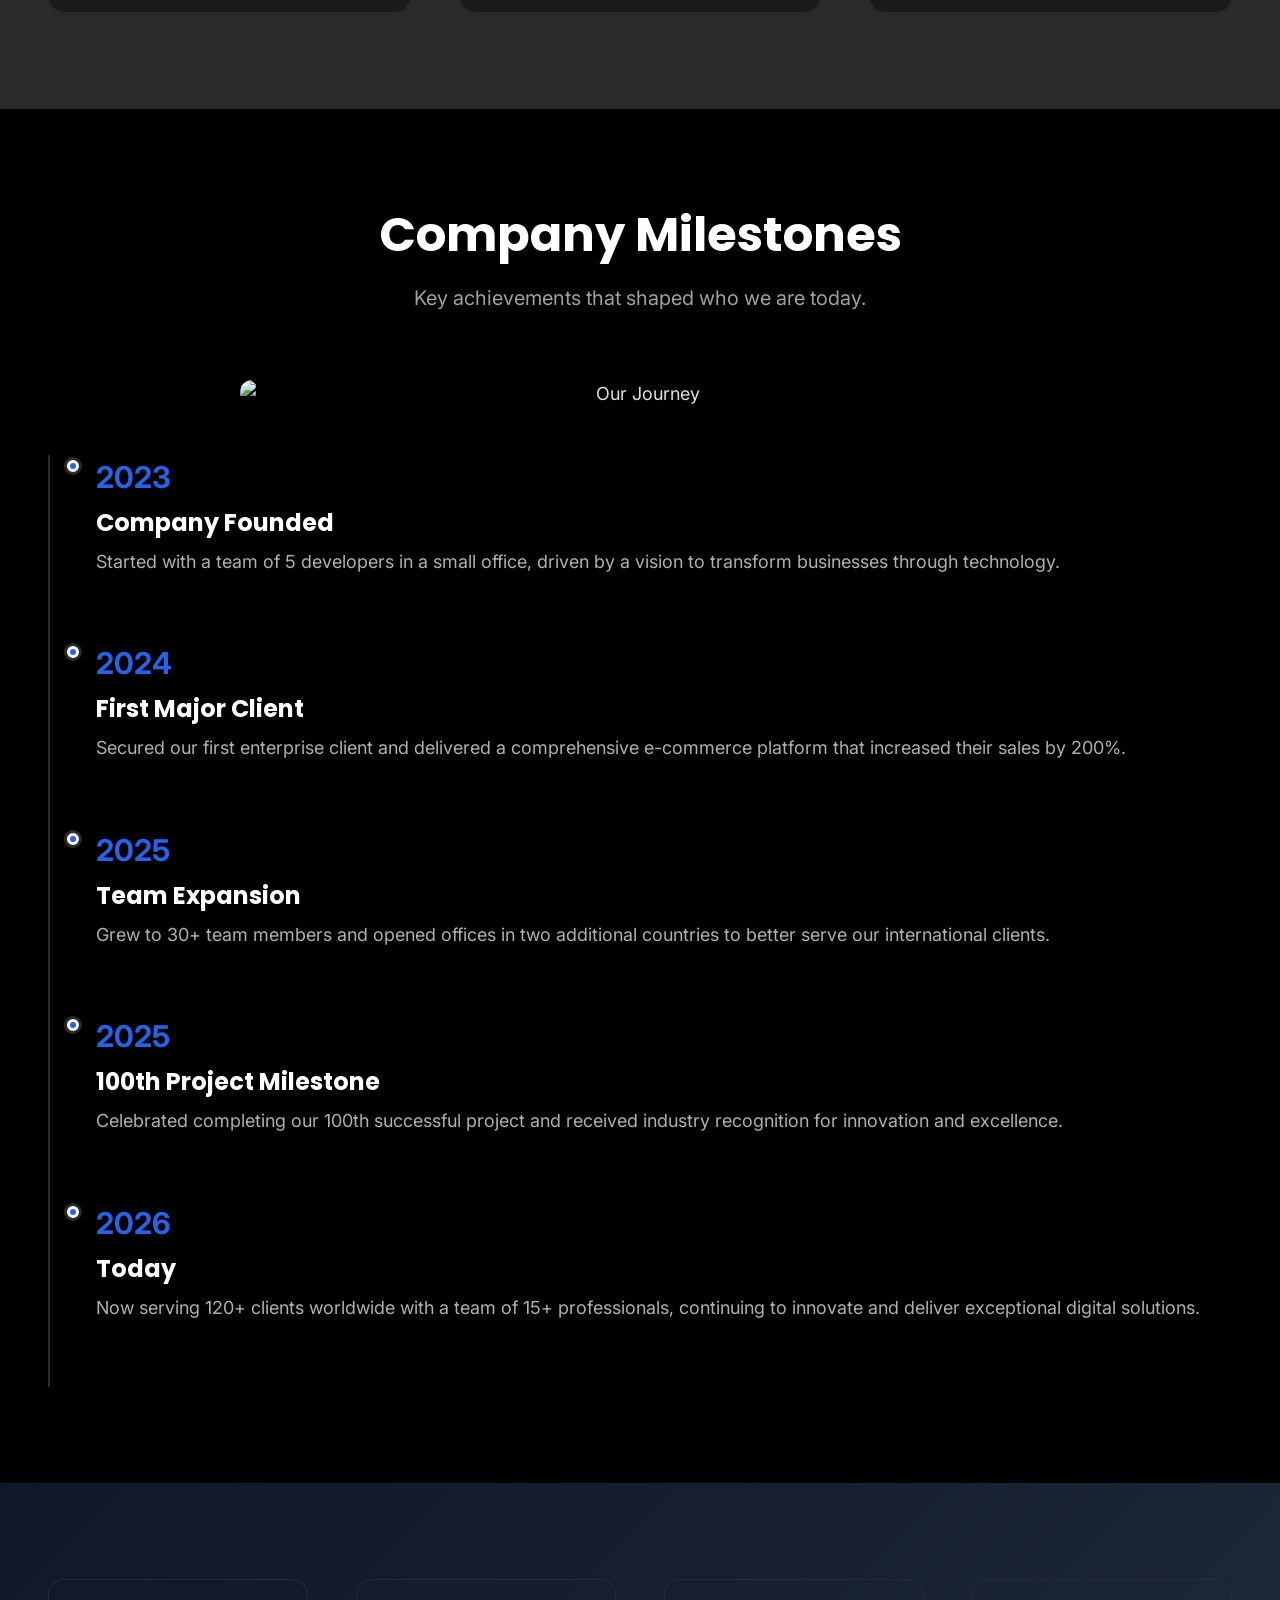
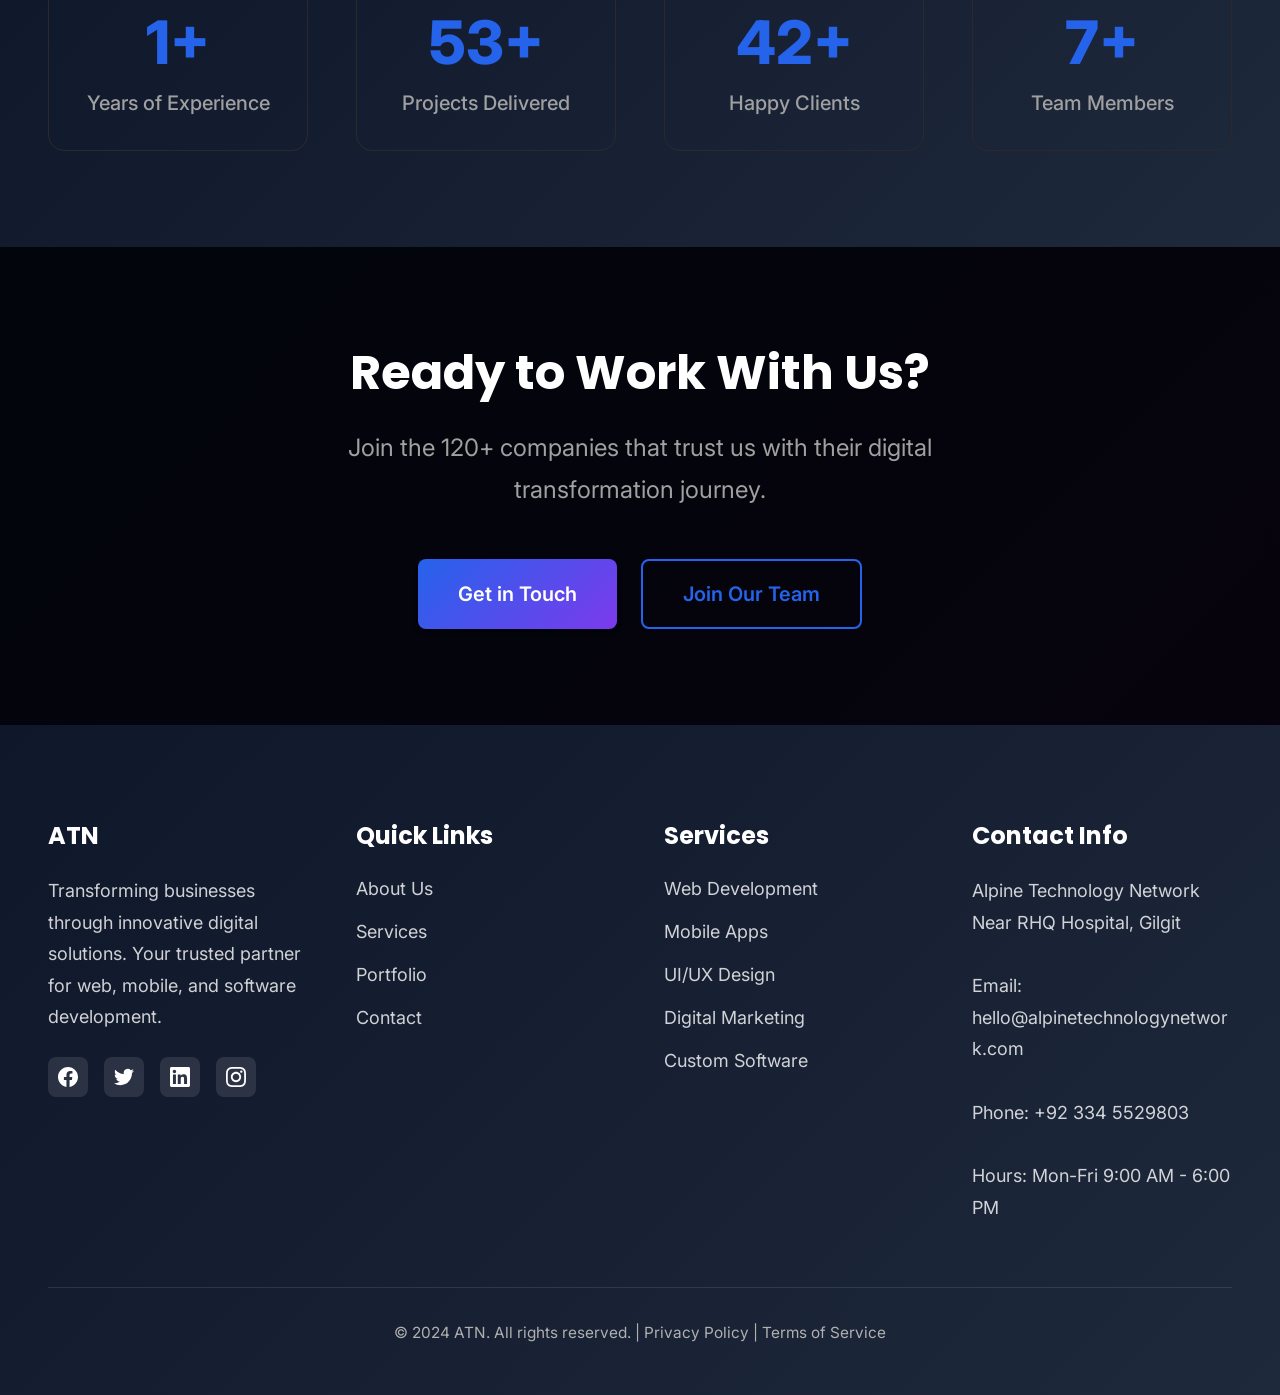
==== commit 5f7e3279: "Remove Blog and Careers links from nav and footer site-wide Co-Authored-By: Claude Sonnet 5 <noreply" ====
--- a/about.html
+++ b/about.html
@@ -45,8 +45,6 @@
                     <li><a href="about.html">About</a></li>
                     <li><a href="services.html">Services</a></li>
                     <li><a href="portfolio.html">Portfolio</a></li>
-                    <li><a href="blog.html">Blog</a></li>
-                    <li><a href="careers.html">Careers</a></li>
                     <li><a href="contact.html" class="btn btn-primary btn-sm">Contact Us</a></li>
                 </ul>
             </nav>
@@ -66,8 +64,6 @@
             <li><a href="about.html">About</a></li>
             <li><a href="services.html">Services</a></li>
             <li><a href="portfolio.html">Portfolio</a></li>
-            <li><a href="blog.html">Blog</a></li>
-            <li><a href="careers.html">Careers</a></li>
             <li><a href="contact.html">Contact Us</a></li>
         </ul>
     </nav>
@@ -288,8 +284,6 @@
                         <a href="about.html">About Us</a>
                         <a href="services.html">Services</a>
                         <a href="portfolio.html">Portfolio</a>
-                        <a href="blog.html">Blog</a>
-                        <a href="careers.html">Careers</a>
                         <a href="contact.html">Contact</a>
                     </div>
                 </div>
--- a/assets/css/components.css
+++ b/assets/css/components.css
@@ -486,21 +486,27 @@
 }
 
 .service-icon {
-  width: 70px;
-  height: 70px;
-  margin: 0 auto var(--spacing-md);
+  position: relative;
+  width: 72px;
+  height: 72px;
+  margin: 0 auto var(--spacing-lg);
   background: var(--gradient-primary);
-  border-radius: var(--radius-lg);
+  border-radius: var(--radius-full);
   display: flex;
   align-items: center;
   justify-content: center;
-  font-size: 2rem;
-  color: var(--white);
-  transition: all var(--transition-base);
+  color: var(--white);
+  box-shadow: 0 0 0 6px rgba(37, 99, 235, 0.08), 0 8px 20px -6px rgba(37, 99, 235, 0.5);
+  transition: all var(--transition-base);
+}
+
+.service-icon svg {
+  filter: drop-shadow(0 2px 3px rgba(0, 0, 0, 0.15));
 }
 
 .service-card:hover .service-icon {
-  transform: scale(1.1) rotate(5deg);
+  transform: translateY(-4px) scale(1.06);
+  box-shadow: 0 0 0 8px rgba(37, 99, 235, 0.12), 0 12px 28px -6px rgba(37, 99, 235, 0.65);
 }
 
 .service-card h3 {
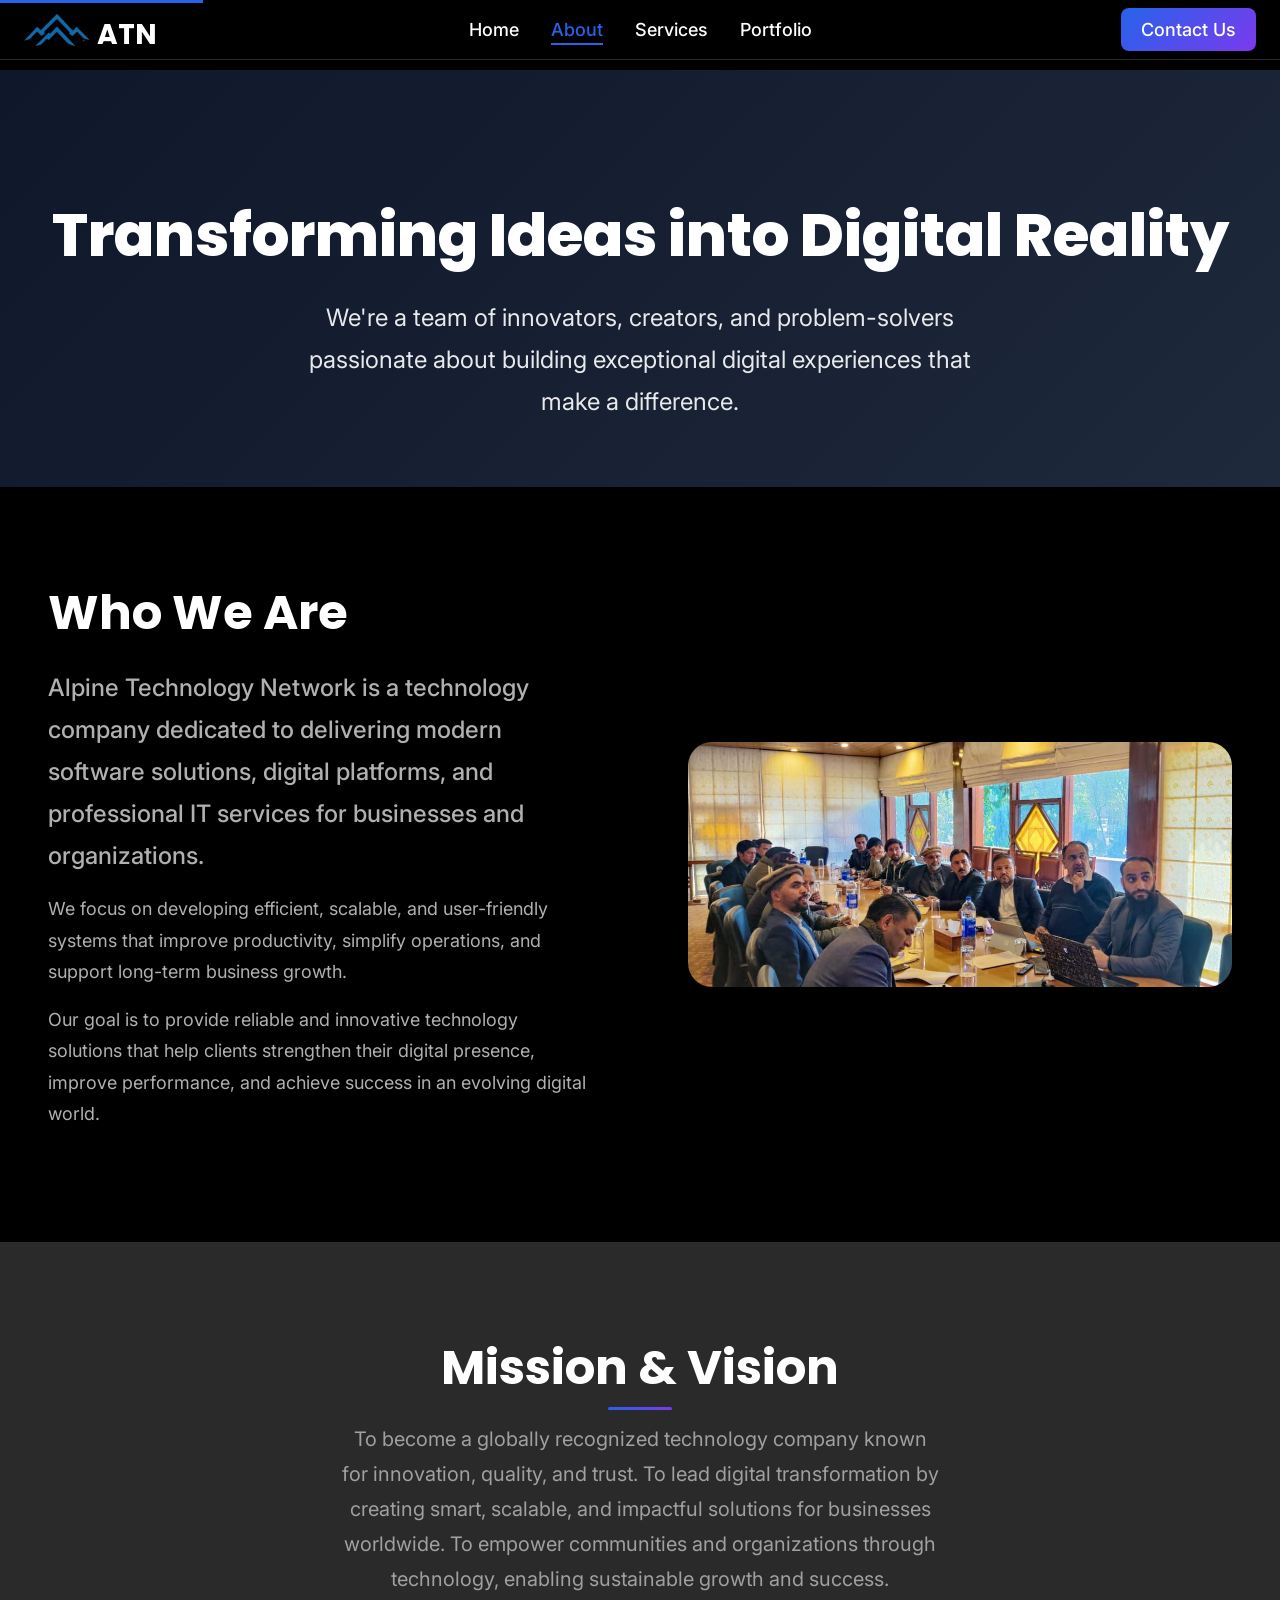
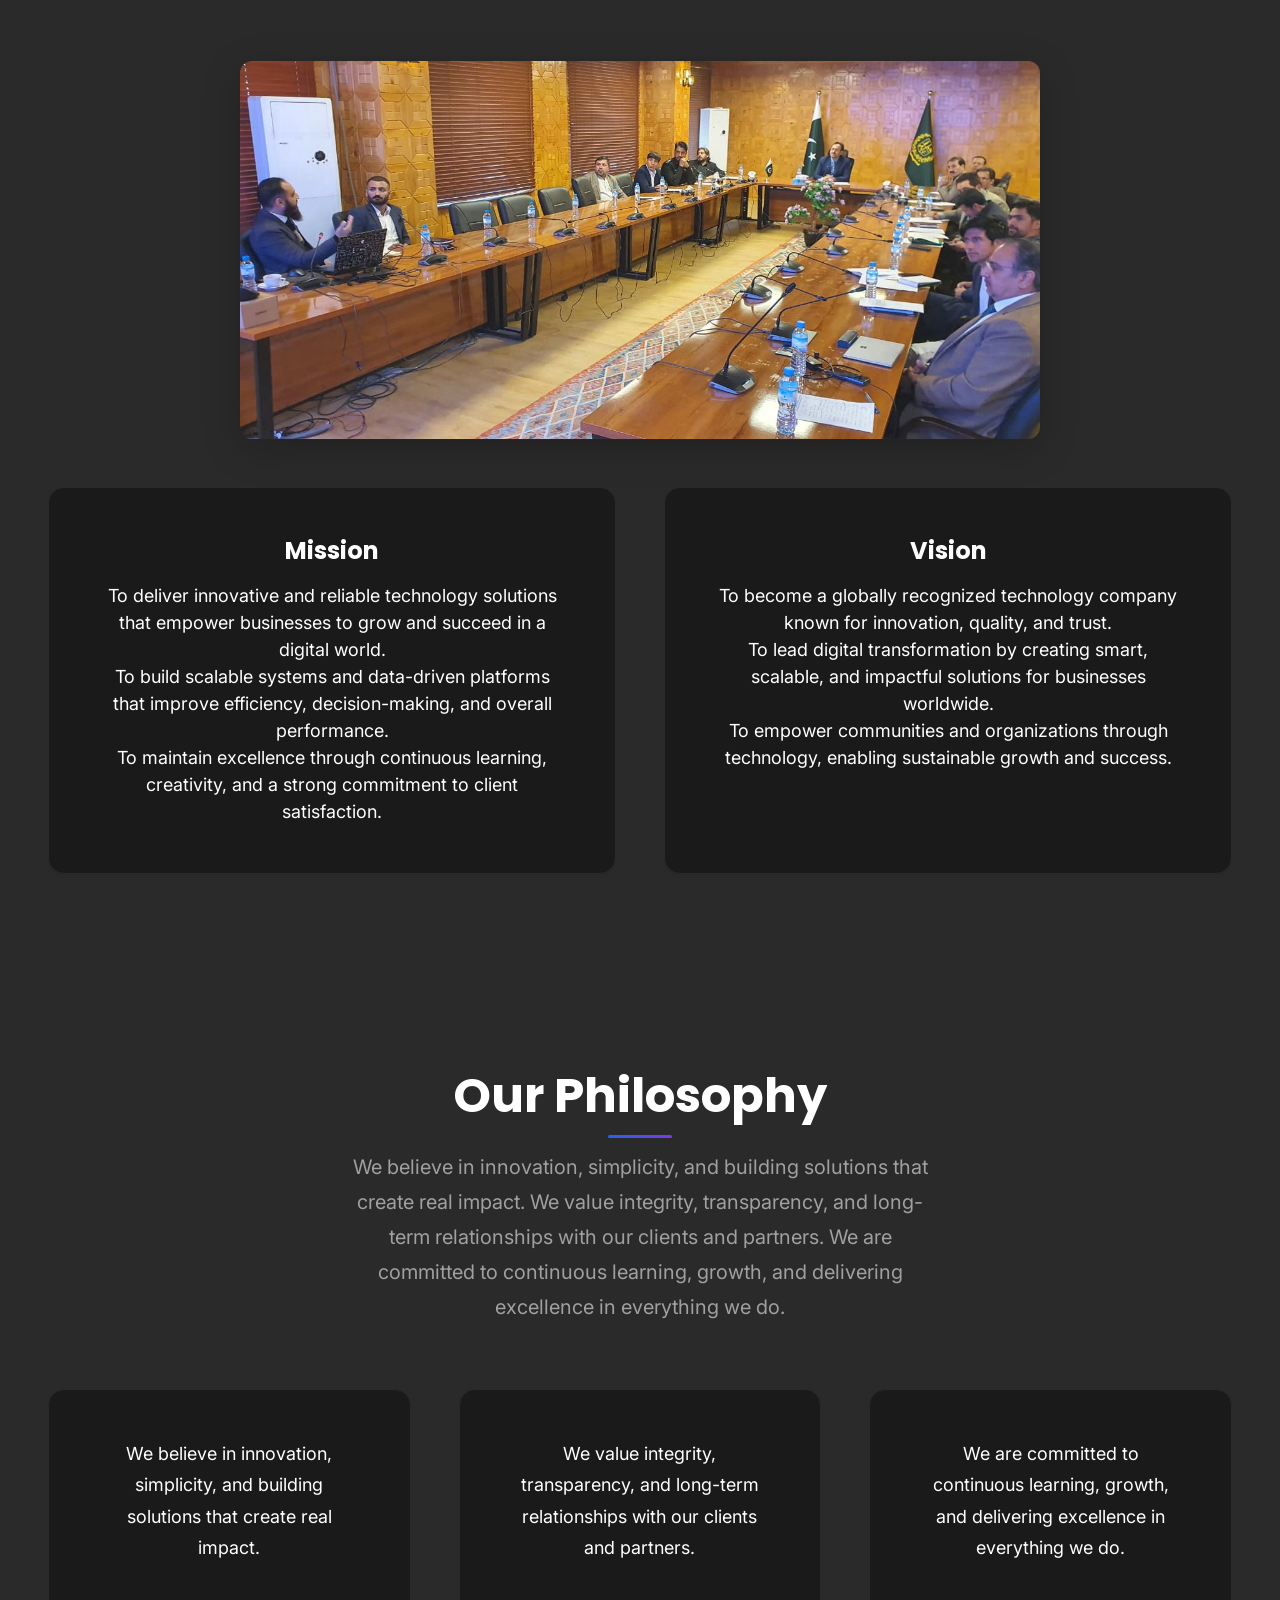
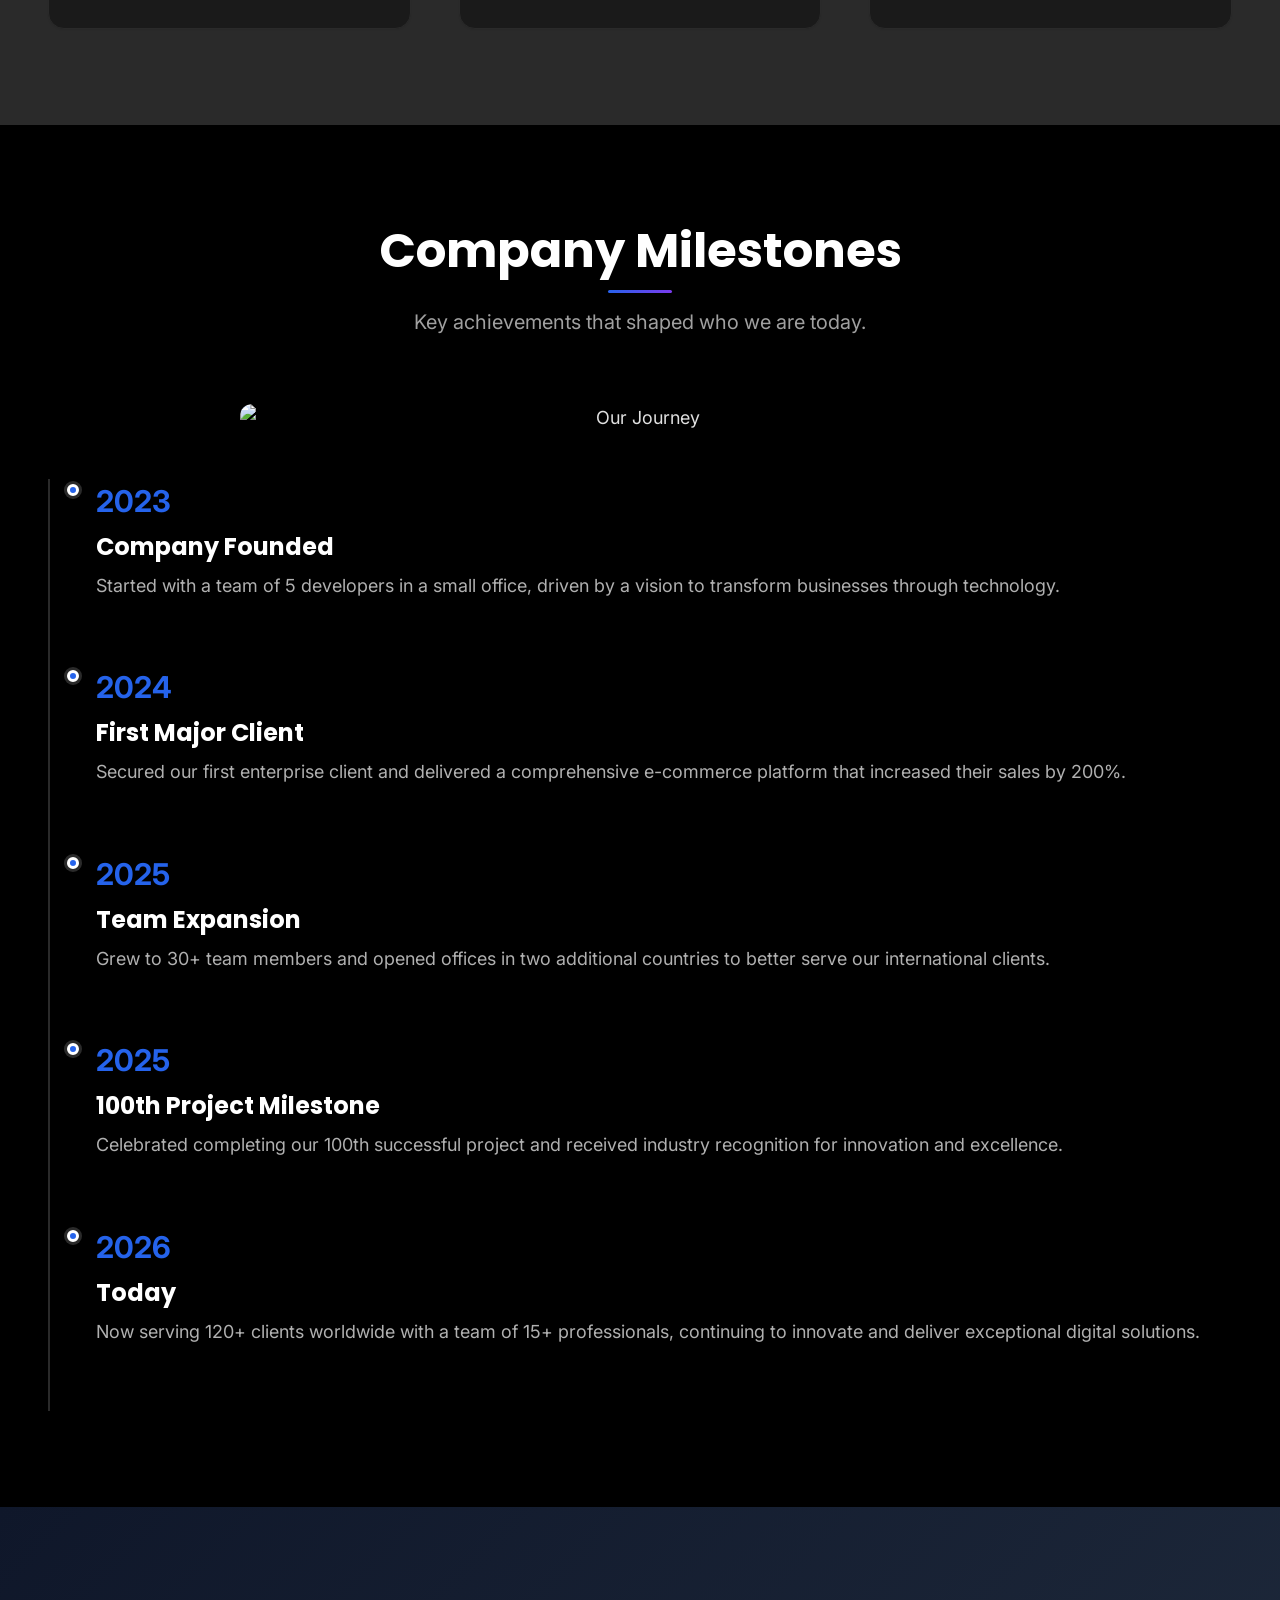
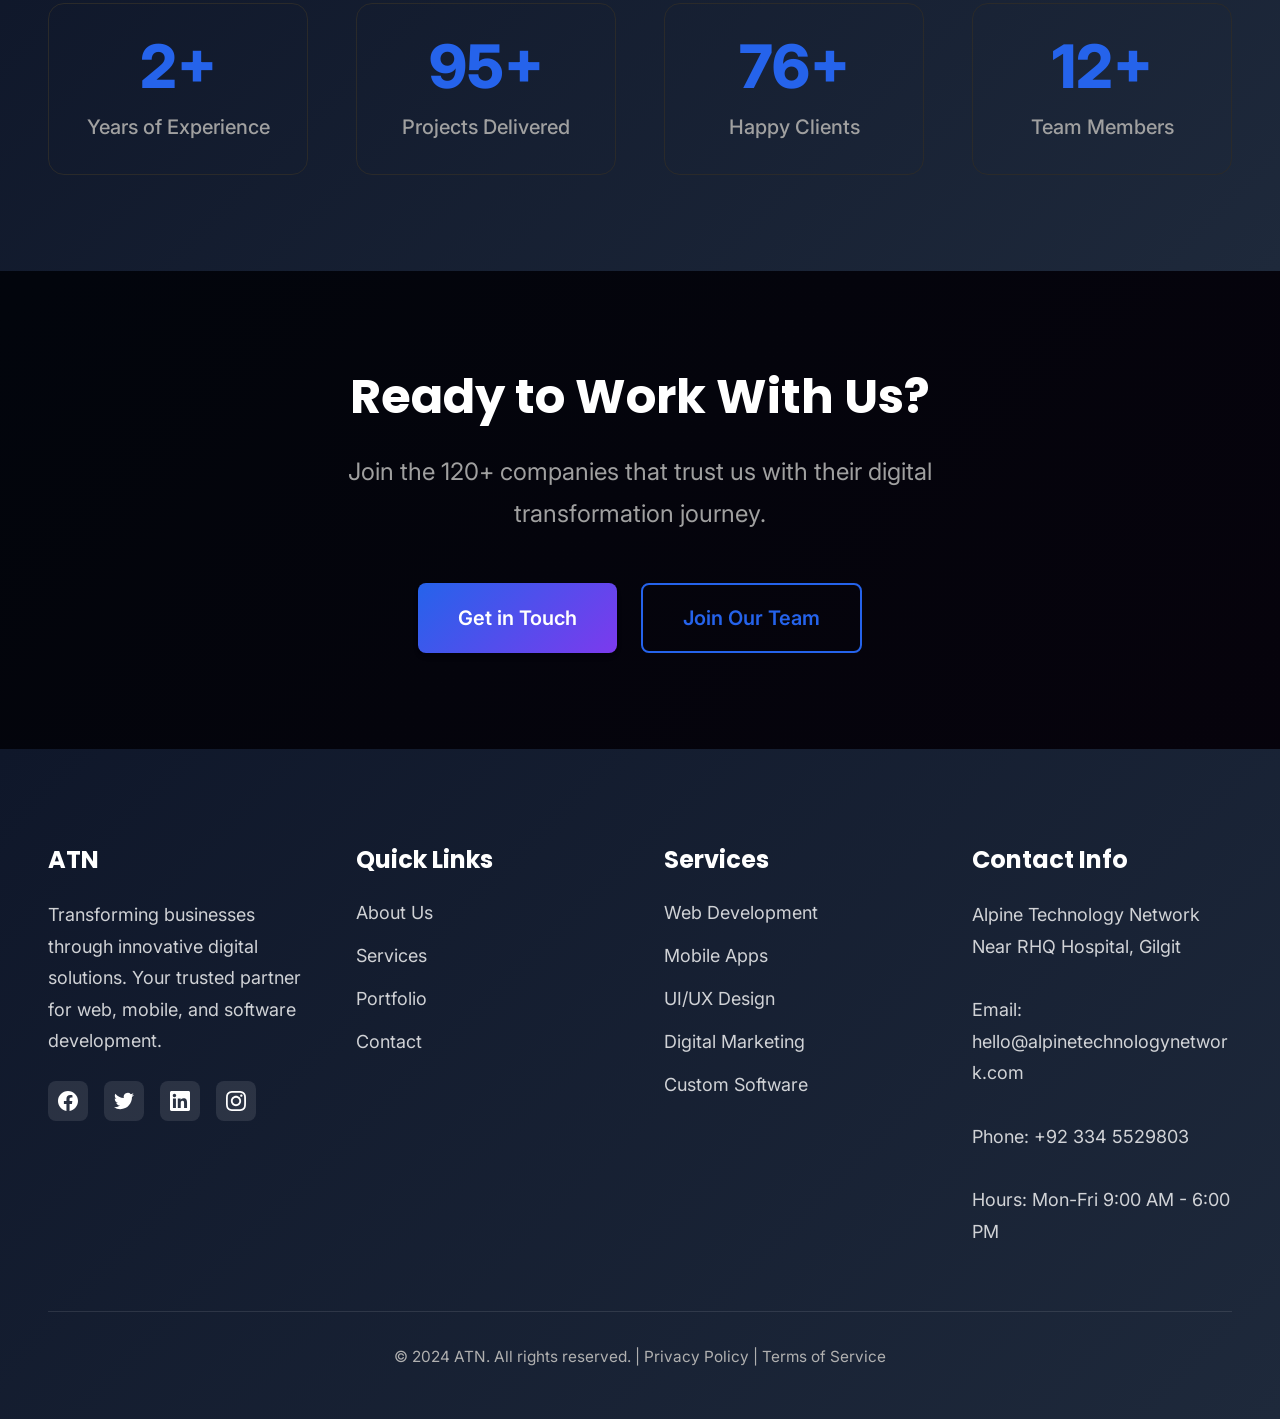
==== commit 30c4545d: "Site-wide UI polish: fix dead scroll animations, add hover glow and glass effects animations.js was " ====
--- a/about.html
+++ b/about.html
@@ -85,7 +85,7 @@
         <section class="section">
             <div class="container">
                 <div class="company-story">
-                    <div class="story-content">
+                    <div class="story-content reveal">
                         <h2>Who We Are</h2>
                         <p class="lead">
                             Alpine Technology Network is a technology company dedicated to delivering modern software solutions, digital platforms, and professional IT services for businesses and organizations.
@@ -97,7 +97,7 @@
                             Our goal is to provide reliable and innovative technology solutions that help clients strengthen their digital presence, improve performance, and achieve success in an evolving digital world.
                         </p>
                     </div>
-                    <div class="story-image">
+                    <div class="story-image reveal">
                         <img src="assets/images/hero/about-story.jpg" alt="Alpine Technology Network Team">
                     </div>
                 </div>
@@ -107,7 +107,7 @@
         <!-- Mission & Vision -->
         <section class="section bg-light">
             <div class="container">
-                <div class="section-title">
+                <div class="section-title reveal">
                     <h2>Mission & Vision</h2>
                     <p class="subtitle">To become a globally recognized technology company known for innovation, quality, and trust. To lead digital transformation by creating smart, scalable, and impactful solutions for businesses worldwide. To empower communities and organizations through technology, enabling sustainable growth and success.</p>
                 </div>
@@ -116,8 +116,8 @@
                     <img src="assets/images/hero/mission-vision.jpg" alt="Alpine Technology Network Team Meeting" class="journey-image">
                 </div>
 
-                <div class="values-grid">
-                    <div class="value-card value-card-dark">
+                <div class="values-grid stagger-group">
+                    <div class="value-card value-card-dark stagger-item">
                         <h3>Mission</h3>
                         <ul>
                             <li>To deliver innovative and reliable technology solutions that empower businesses to grow and succeed in a digital world.</li>
@@ -126,7 +126,7 @@
                         </ul>
                     </div>
 
-                    <div class="value-card value-card-dark">
+                    <div class="value-card value-card-dark stagger-item">
                         <h3>Vision</h3>
                         <ul>
                             <li>To become a globally recognized technology company known for innovation, quality, and trust.</li>
@@ -141,19 +141,19 @@
         <!-- Our Philosophy -->
         <section class="section bg-light">
             <div class="container">
-                <div class="section-title">
+                <div class="section-title reveal">
                     <h2>Our Philosophy</h2>
                     <p class="subtitle">We believe in innovation, simplicity, and building solutions that create real impact. We value integrity, transparency, and long-term relationships with our clients and partners. We are committed to continuous learning, growth, and delivering excellence in everything we do.</p>
                 </div>
 
-                <div class="values-grid">
-                    <div class="value-card">
+                <div class="values-grid stagger-group">
+                    <div class="value-card stagger-item">
                         <p>We believe in innovation, simplicity, and building solutions that create real impact.</p>
                     </div>
-                    <div class="value-card">
+                    <div class="value-card stagger-item">
                         <p>We value integrity, transparency, and long-term relationships with our clients and partners.</p>
                     </div>
-                    <div class="value-card">
+                    <div class="value-card stagger-item">
                         <p>We are committed to continuous learning, growth, and delivering excellence in everything we do.</p>
                     </div>
                 </div>
@@ -162,7 +162,7 @@
         <!-- Company Milestones -->
         <section class="section">
             <div class="container">
-                <div class="section-title">
+                <div class="section-title reveal">
                     <h2>Company Milestones</h2>
                     <p class="subtitle">Key achievements that shaped who we are today.</p>
                 </div>
@@ -171,8 +171,8 @@
                     <img src="https://encrypted-tbn0.gstatic.com/images?q=tbn:ANd9GcRsnNX_7SzruuDxVNWInpgmgIk3IfOEwlD6QA&s" alt="Our Journey" class="journey-image">
                 </div>
 
-                <div class="timeline">
-                    <div class="timeline-item">
+                <div class="timeline stagger-group">
+                    <div class="timeline-item stagger-item">
                         <div class="timeline-year">2023</div>
                         <div class="timeline-content">
                             <h3>Company Founded</h3>
@@ -180,7 +180,7 @@
                         </div>
                     </div>
 
-                    <div class="timeline-item">
+                    <div class="timeline-item stagger-item">
                         <div class="timeline-year">2024</div>
                         <div class="timeline-content">
                             <h3>First Major Client</h3>
@@ -188,7 +188,7 @@
                         </div>
                     </div>
 
-                    <div class="timeline-item">
+                    <div class="timeline-item stagger-item">
                         <div class="timeline-year">2025</div>
                         <div class="timeline-content">
                             <h3>Team Expansion</h3>
@@ -196,7 +196,7 @@
                         </div>
                     </div>
 
-                    <div class="timeline-item">
+                    <div class="timeline-item stagger-item">
                         <div class="timeline-year">2025</div>
                         <div class="timeline-content">
                             <h3>100th Project Milestone</h3>
@@ -204,7 +204,7 @@
                         </div>
                     </div>
 
-                    <div class="timeline-item">
+                    <div class="timeline-item stagger-item">
                         <div class="timeline-year">2026</div>
                         <div class="timeline-content">
                             <h3>Today</h3>
@@ -218,20 +218,20 @@
         <!-- Stats -->
         <section class="section bg-gradient-dark stats-section">
             <div class="container">
-                <div class="stats-grid">
-                    <div class="stat-card">
+                <div class="stats-grid stagger-group">
+                    <div class="stat-card stagger-item">
                         <div class="stat-number text-white" data-target="4">4+</div>
                         <div class="stat-label text-white">Years of Experience</div>
                     </div>
-                    <div class="stat-card">
+                    <div class="stat-card stagger-item">
                         <div class="stat-number text-white" data-target="150">150+</div>
                         <div class="stat-label text-white">Projects Delivered</div>
                     </div>
-                    <div class="stat-card">
+                    <div class="stat-card stagger-item">
                         <div class="stat-number text-white" data-target="120">120+</div>
                         <div class="stat-label text-white">Happy Clients</div>
                     </div>
-                    <div class="stat-card">
+                    <div class="stat-card stagger-item">
                         <div class="stat-number text-white" data-target="20">20+</div>
                         <div class="stat-label text-white">Team Members</div>
                     </div>
@@ -242,7 +242,7 @@
         <!-- CTA -->
         <section class="section cta-section">
             <div class="container">
-                <div class="cta-content">
+                <div class="cta-content reveal">
                     <h2>Ready to Work With Us?</h2>
                     <p>Join the 120+ companies that trust us with their digital transformation journey.</p>
                     <div class="cta-buttons">
@@ -324,6 +324,7 @@
 
     <script src="assets/js/main.js"></script>
     <script src="assets/js/nav.js"></script>
+    <script src="assets/js/animations.js"></script>
 
 </body>
 </html>
--- a/assets/css/main.css
+++ b/assets/css/main.css
@@ -778,6 +778,45 @@
 .delay-400 { animation-delay: 400ms; }
 .delay-500 { animation-delay: 500ms; }
 
+/* Stagger Group Items (revealed via IntersectionObserver in animations.js) */
+.stagger-item {
+  opacity: 0;
+  transform: translateY(24px);
+  transition: opacity 0.6s ease-out, transform 0.6s ease-out;
+}
+
+.stagger-item.revealed {
+  opacity: 1;
+  transform: translateY(0);
+}
+
+/* ============================================
+   AMBIENT GLOW ORBS (decorative background depth)
+   ============================================ */
+.bg-orb-wrap {
+  position: absolute;
+  inset: 0;
+  overflow: hidden;
+  pointer-events: none;
+  z-index: 0;
+}
+
+.bg-orb {
+  position: absolute;
+  border-radius: 50%;
+  filter: blur(90px);
+  opacity: 0.35;
+  pointer-events: none;
+}
+
+.bg-orb-primary {
+  background: var(--primary-color);
+}
+
+.bg-orb-secondary {
+  background: var(--secondary-color);
+}
+
 /* ============================================
    PRINT STYLES
    ============================================ */
--- a/assets/css/components.css
+++ b/assets/css/components.css
@@ -11,9 +11,7 @@
   top: 0;
   left: 0;
   right: 0;
-  background-color: rgba(10, 10, 10, 0.85);
-  backdrop-filter: blur(10px);
-  -webkit-backdrop-filter: blur(10px);
+  background-color: #000000;
   border-bottom: 1px solid var(--light-gray);
   box-shadow: none;
   z-index: var(--z-sticky);
@@ -21,6 +19,9 @@
 }
 
 .site-header.scrolled {
+  background-color: rgba(0, 0, 0, 0.75);
+  backdrop-filter: blur(16px) saturate(150%);
+  -webkit-backdrop-filter: blur(16px) saturate(150%);
   box-shadow: var(--shadow-md);
 }
 
@@ -97,7 +98,7 @@
 .nav-menu a {
   font-size: var(--font-base);
   font-weight: var(--font-medium);
-  color: #e0e0e0;
+  color: #ffffff;
   transition: color var(--transition-base);
   position: relative;
 }
@@ -144,7 +145,7 @@
   display: block;
   width: 25px;
   height: 3px;
-  background-color: #e0e0e0;
+  background-color: #ffffff;
   margin: 5px 0;
   transition: all var(--transition-base);
   border-radius: var(--radius-sm);
@@ -190,7 +191,7 @@
 .mobile-nav a {
   font-size: var(--font-lg);
   font-weight: var(--font-medium);
-  color: #e0e0e0;
+  color: #ffffff;
   display: block;
   padding: 0.5rem 0;
   transition: all var(--transition-base);
@@ -314,6 +315,8 @@
   text-decoration: none;
   transition: all var(--transition-base);
   white-space: nowrap;
+  position: relative;
+  overflow: hidden;
 }
 
 .btn:disabled {
@@ -321,6 +324,26 @@
   cursor: not-allowed;
 }
 
+/* Shine sweep on hover (primary/secondary only) */
+.btn-primary::before,
+.btn-secondary::before {
+  content: '';
+  position: absolute;
+  top: 0;
+  left: -75%;
+  width: 50%;
+  height: 100%;
+  background: linear-gradient(120deg, transparent, rgba(255, 255, 255, 0.3), transparent);
+  transform: skewX(-20deg);
+  transition: left 0.6s ease;
+  pointer-events: none;
+}
+
+.btn-primary:hover:not(:disabled)::before,
+.btn-secondary:hover:not(:disabled)::before {
+  left: 125%;
+}
+
 /* Primary Button */
 .btn-primary {
   background: var(--gradient-primary);
@@ -330,7 +353,7 @@
 
 .btn-primary:hover:not(:disabled) {
   transform: translateY(-2px);
-  box-shadow: var(--shadow-lg);
+  box-shadow: var(--shadow-lg), 0 0 20px rgba(37, 99, 235, 0.45);
 }
 
 .btn-primary:active:not(:disabled) {
@@ -441,7 +464,8 @@
 }
 
 .card:hover {
-  box-shadow: var(--shadow-xl);
+  box-shadow: var(--shadow-xl), 0 0 24px rgba(37, 99, 235, 0.15);
+  border-color: rgba(37, 99, 235, 0.4);
   transform: translateY(-5px);
 }
 
@@ -480,7 +504,7 @@
 }
 
 .service-card:hover {
-  box-shadow: var(--shadow-xl);
+  box-shadow: var(--shadow-xl), 0 0 30px rgba(37, 99, 235, 0.2);
   transform: translateY(-10px);
   border-color: var(--primary-color);
 }
@@ -529,6 +553,18 @@
   display: flex;
   flex-direction: column;
   background: #0a0a0a;
+  border: 1px solid #2a2a2a;
+  transition: all var(--transition-base);
+}
+
+.project-card:hover {
+  transform: translateY(-6px);
+  border-color: rgba(124, 58, 237, 0.4);
+  box-shadow: var(--shadow-xl), 0 0 26px rgba(124, 58, 237, 0.2);
+}
+
+.project-card:hover .project-image {
+  transform: scale(1.05);
 }
 
 .project-image {
@@ -536,6 +572,7 @@
   height: 280px;
   object-fit: cover;
   display: block;
+  transition: transform var(--transition-slow);
 }
 
 .project-overlay {
@@ -585,7 +622,8 @@
 }
 
 .blog-card:hover {
-  box-shadow: var(--shadow-xl);
+  box-shadow: var(--shadow-xl), 0 0 24px rgba(37, 99, 235, 0.15);
+  border-color: rgba(37, 99, 235, 0.35);
   transform: translateY(-5px);
 }
 
@@ -659,7 +697,8 @@
 }
 
 .team-card:hover {
-  box-shadow: var(--shadow-xl);
+  box-shadow: var(--shadow-xl), 0 0 24px rgba(37, 99, 235, 0.15);
+  border-color: rgba(37, 99, 235, 0.35);
   transform: translateY(-5px);
 }
 
@@ -1079,9 +1118,23 @@
 }
 
 .section-title h2 {
+  position: relative;
   font-size: var(--font-4xl);
   color: var(--white);
-  margin-bottom: var(--spacing-sm);
+  margin-bottom: var(--spacing-md);
+  display: inline-block;
+}
+
+.section-title h2::after {
+  content: '';
+  position: absolute;
+  left: 50%;
+  bottom: -0.75rem;
+  transform: translateX(-50%);
+  width: 64px;
+  height: 3px;
+  border-radius: var(--radius-full);
+  background: var(--gradient-primary);
 }
 
 .section-title .subtitle {
